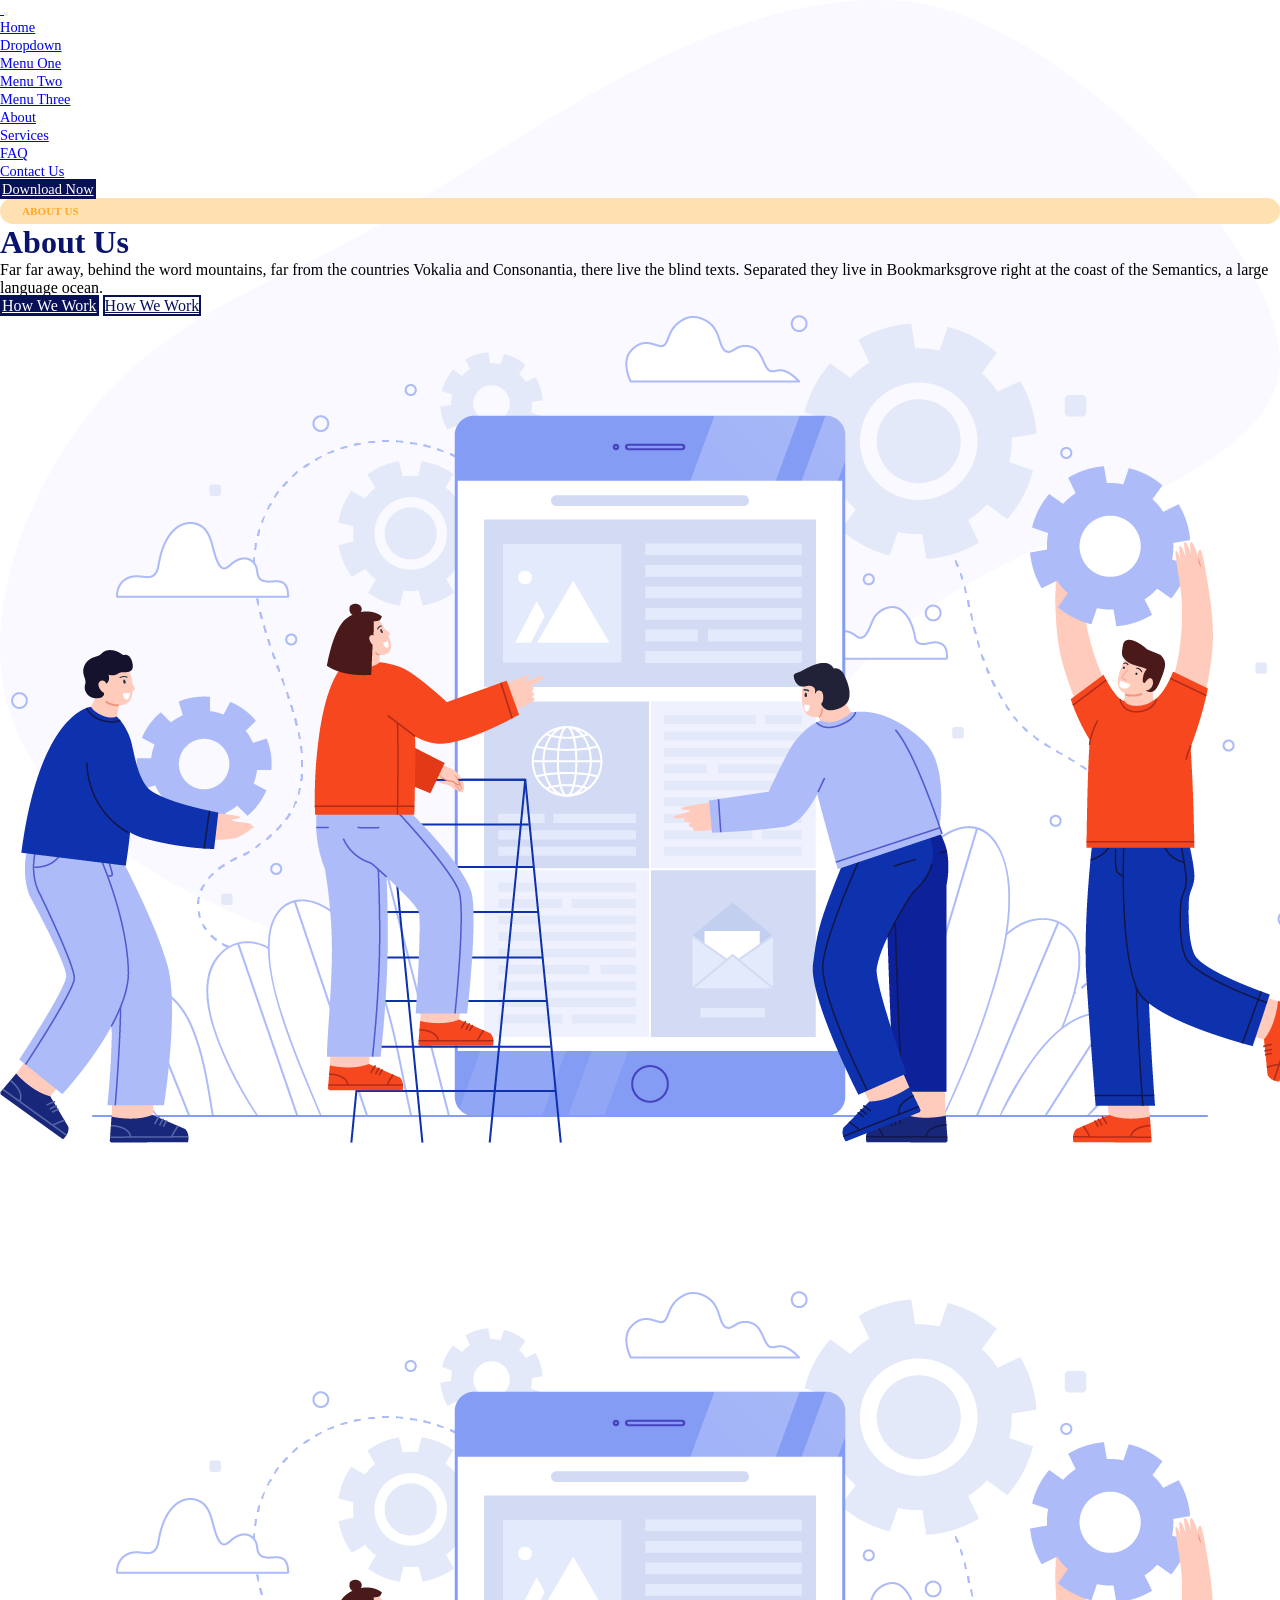
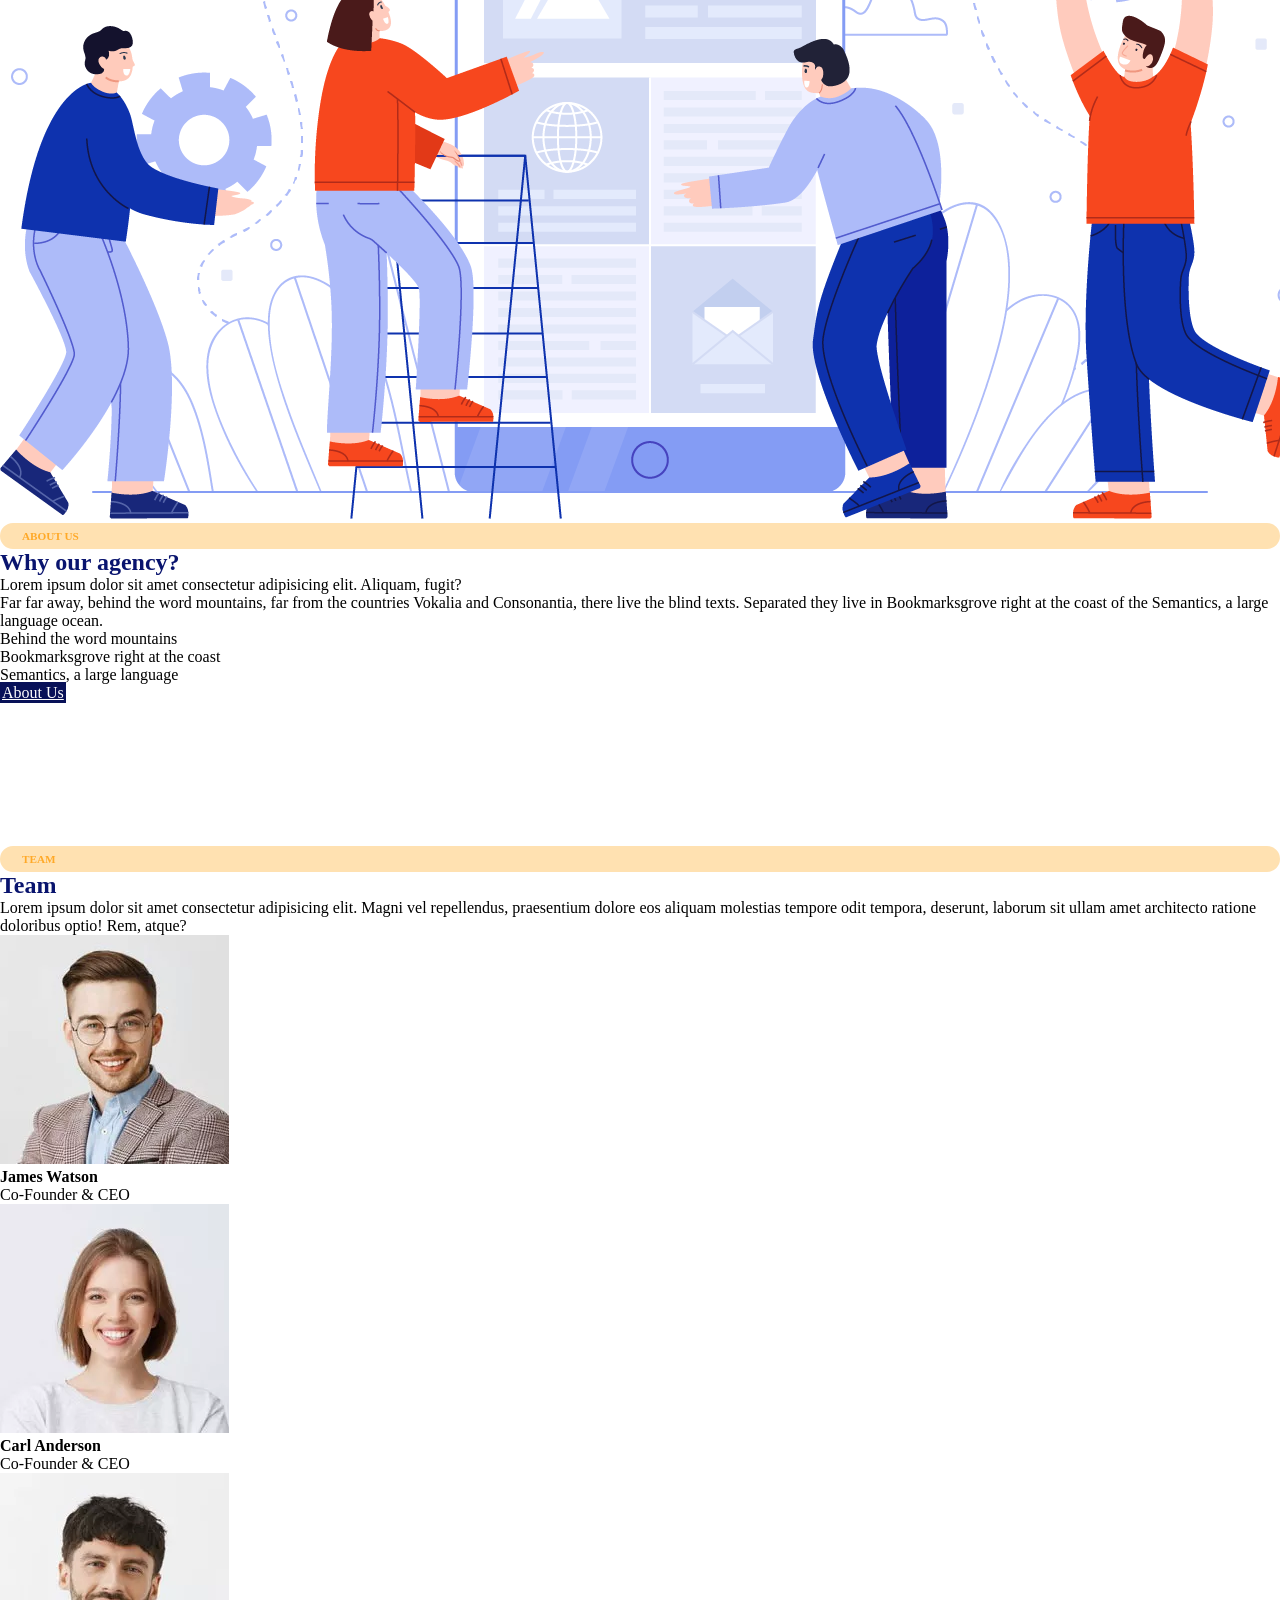
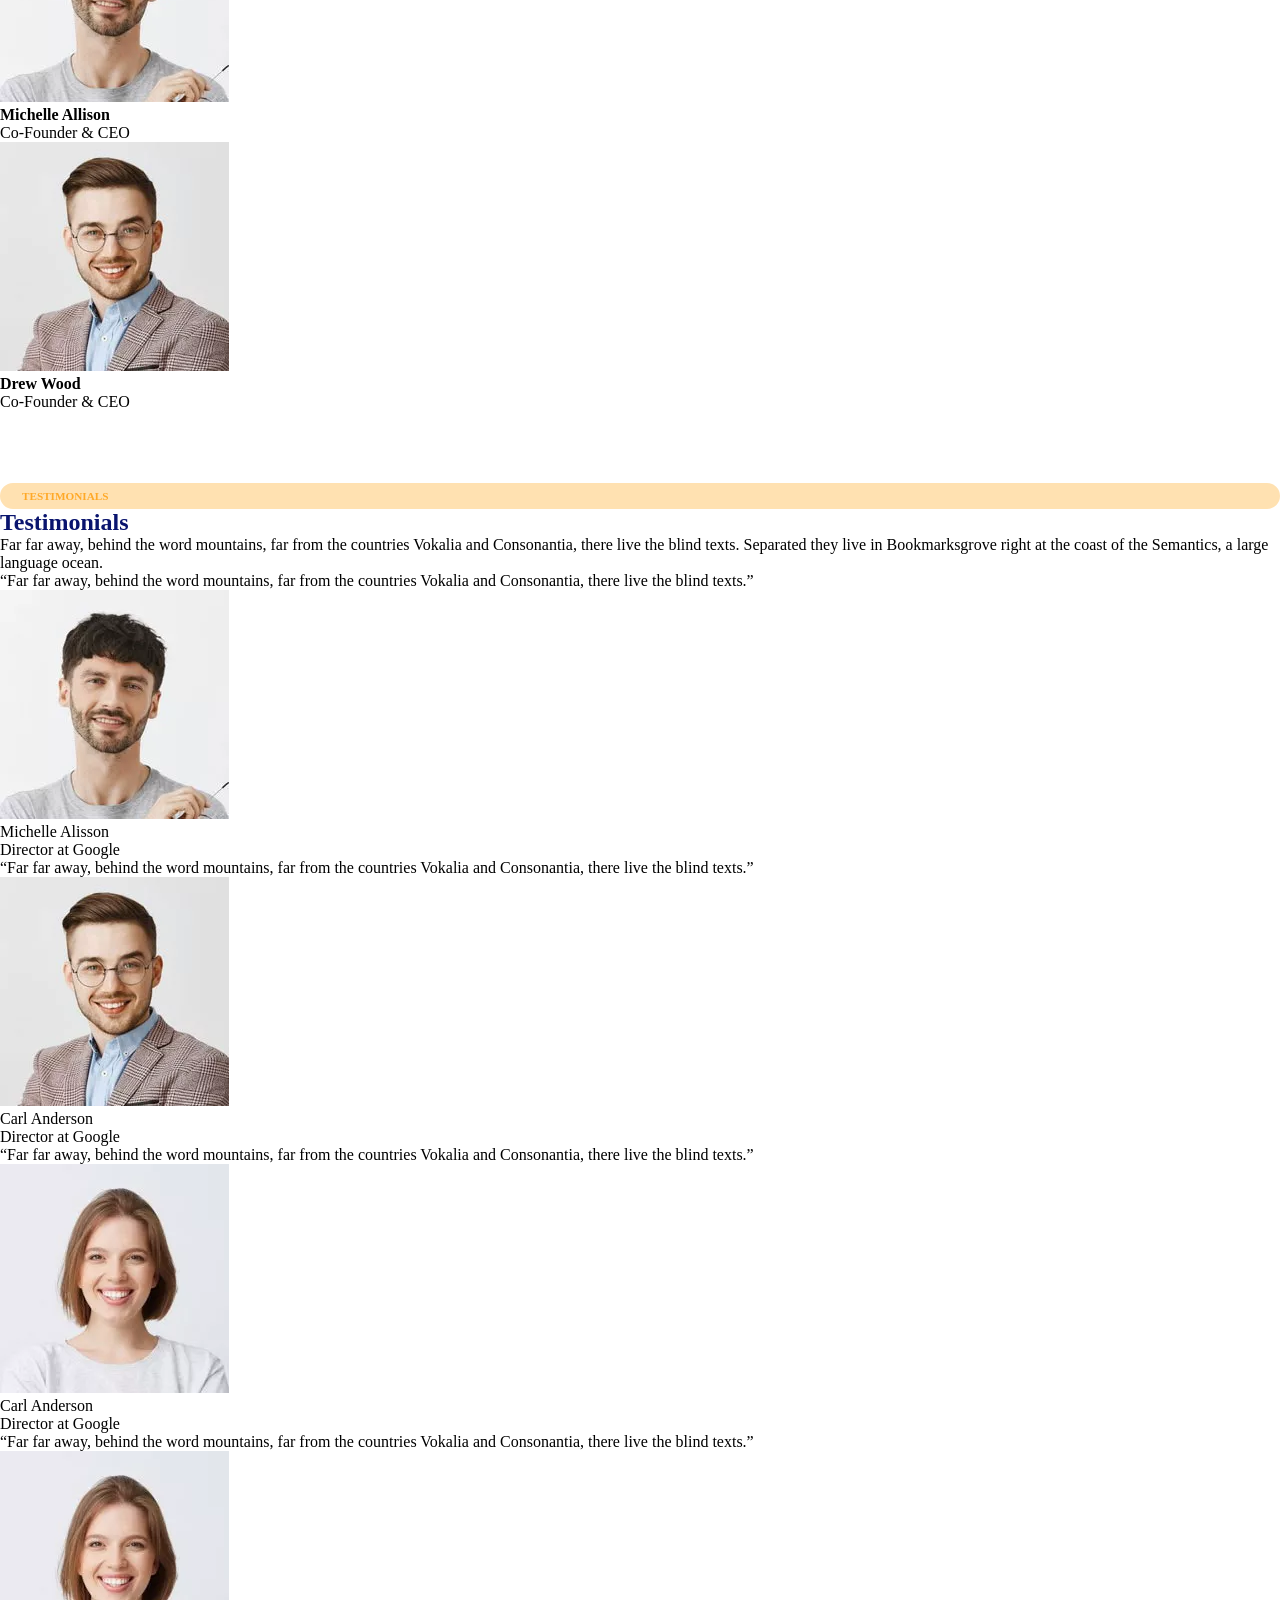
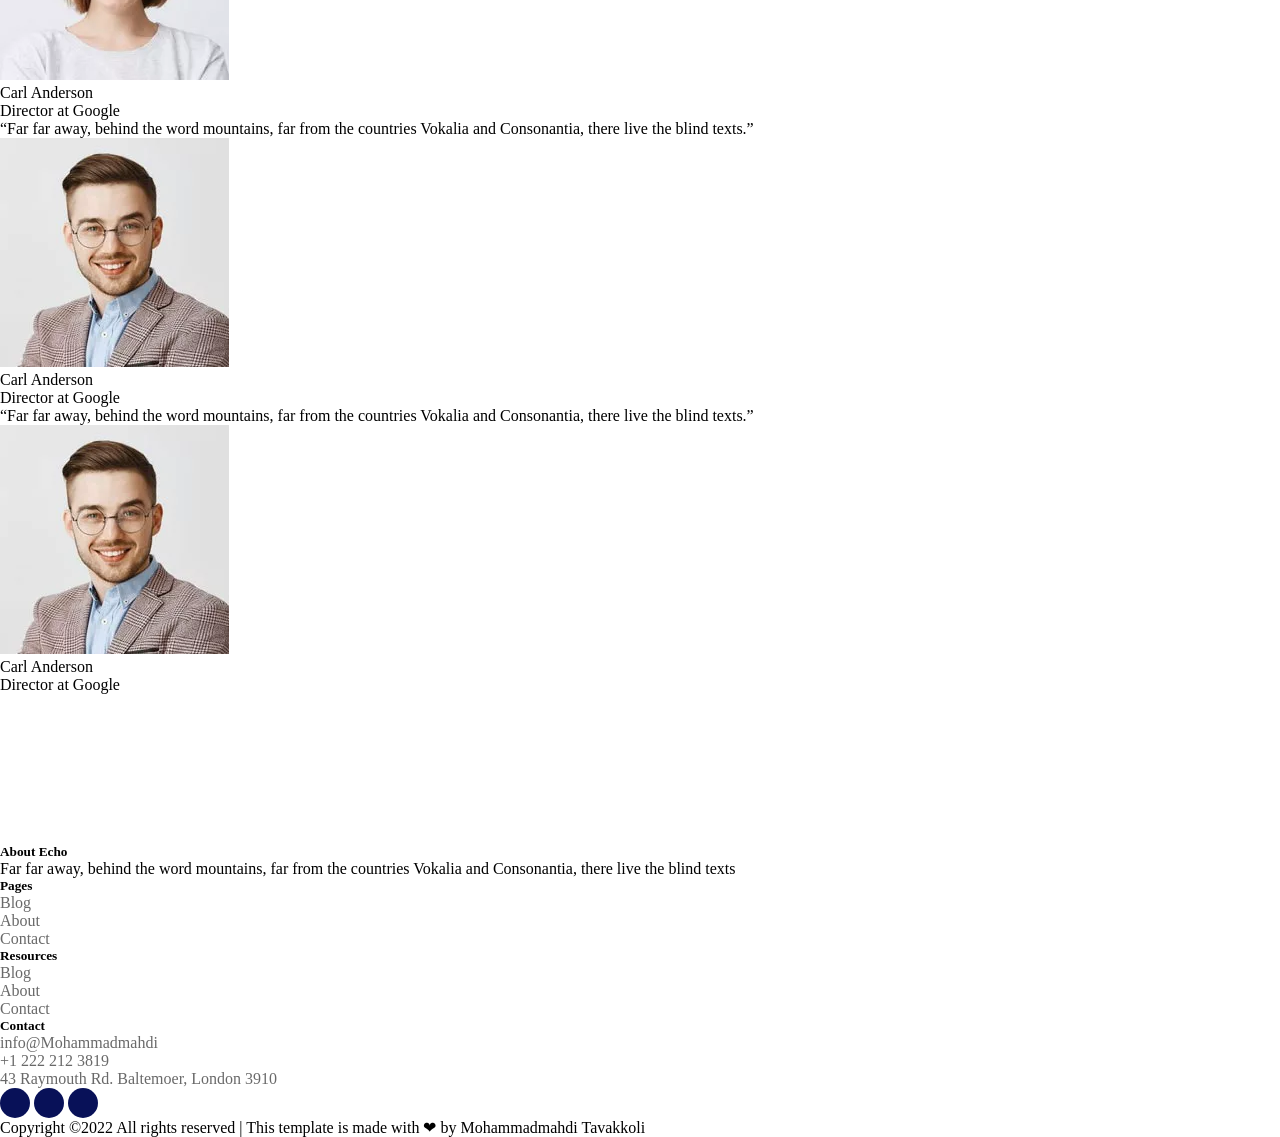
==== html/aboutUs.html @ c4a0155a "Footer added to "aboutUs.html"" ====
<!DOCTYPE html>
<html lang="en">
<head>
    <meta charset="UTF-8">
    <meta http-equiv="X-UA-Compatible" content="IE=edge">
    <meta name="viewport" content="width=device-width, initial-scale=1.0">
    <!-- Bootstrap , Bootstrap Icon -->
    <link rel="stylesheet" href="../node_modules/bootstrap/dist/css/bootstrap.min.css">
    <link rel="stylesheet" href="../node_modules/bootstrap-icons/font/bootstrap-icons.css">

    <!-- Owl.carousel -->
    <link rel="stylesheet" href="../node_modules/owl.carousel/dist/assets/owl.carousel.min.css">
    <link rel="stylesheet" href="../node_modules/owl.carousel/dist/assets/owl.theme.default.min.css">

    <!-- Style.css -->
    <link rel="stylesheet" href="../css/main.min.css">
    <title>Project | About Us</title>
</head>
<body>
    <!-- Header of Project -->
    <header>
        <!-- Navbar of Project -->
        <nav class="navbar navbar-expand-md navbar-light bg-transparent p-3 py-lg-4 px-lg-5">
            <div class="container-fluid">
                <a class="navbar-brand" href="#">
                    <img src="./img/navbar-img/logo.png" class="img-fluid" alt="">
                </a>
                <button class="navbar-toggler" type="button">
                    <span class="navbar-toggler-icon"></span>
                </button>
                <div class="collapse navbar-collapse" id="navbarSupportedContent">
                    <ul class="navbar-nav ms-auto">
                        <!-- Items 1 -->
                        <li class="nav-item mx-2">
                            <a class="nav-link active" aria-current="page" href="#">Home</a>
                        </li>

                        <!-- Items 2 -->
                        <li class="nav-item mx-2 dropdown">
                            <a class="nav-link menu-btn" data-bs-toggle="dropdown" href="#">
                                Dropdown
                                <i class="bi bi-chevron-down"></i>
                            </a>
                            <ul class="dropdown-menu">
                                <li><a href="#" class="dropdown-item">Menu One</a></li>
                                <li class="dropdown">
                                    <a href="#" class="dropdown-item">Menu Two</a>
                                </li>
                                <li><a href="#" class="dropdown-item">Menu Three</a></li>
                            </ul>
                        </li>

                        <!-- Items 3 -->
                        <li class="nav-item mx-2">
                            <a class="nav-link" href="#">About</a>
                        </li>

                        <!-- Items 4 -->
                        <li class="nav-item mx-2">
                            <a class="nav-link" href="#">Services</a>
                        </li>

                        <!-- Items 5 -->
                        <li class="nav-item mx-2">
                            <a class="nav-link" href="#">FAQ</a>
                        </li>

                        <!-- Items 5 -->
                        <li class="nav-item mx-2">
                            <a class="nav-link" href="#">Contact Us</a>
                        </li>

                        <!-- Items 6 -->
                        <li class="nav-item mx-2">
                            <a class="nav-link btn btn-main text-warning rounded-pill px-4" href="#">Download Now</a>
                        </li>
                    </ul>
                </div>
            </div>
        </nav>

        <!-- Main Section of header -->
        <div class="container-fluid py-5">
            <div class="container">
                <div class="row justify-content-between align-items-center">
                    <!-- Title Section -->
                    <div class="col-sm-12 col-lg-5">
                        <div>
                            <div class="main-badge d-inline-flex">ABOUT US</div>
                            <h1 class="main-color fw-bold  my-4">About Us</h1>
                            <p class=" my-4">
                                Far far away, behind the word mountains, far from the countries Vokalia and Consonantia, there live the blind texts. Separated they live in Bookmarksgrove right at the coast of the Semantics, a large language ocean.
                            </p>
                            <a href="#" class="btn btn-main py-2 px-4 rounded-pill ms-0 m-2">How We Work</a>
                            <a href="#" class="btn btn-outline-main py-2 px-4 rounded-pill ms-0 m-2">How We Work</a>
                        </div>
                    </div>

                    <!-- Picture Section -->
                    <div class="col-sm-12 col-lg-6 d-flex justify-content-center align-items-center">
                        <img class="img-fluid" src="../img/aboutUs-img/header-img-header.png" alt="">
                    </div>
                </div>
            </div>
        </div>
    </header>

    <!-- br Section XD -->
    <section>
        <br><br>
        <br><br>
        <br><br>
        <br><br>
    </section>

    <!-- About Us Section -->
    <section>
        <div class="container-fluid py-5">
            <div class="container">
                <div class="row">
                    <div class="col-sm-12 col-lg-6 d-flex justify-content-center align-items-center">
                        <img src="../img/aboutUs-img/aboutus-img.png" class="img-fluid" alt="">
                    </div>
                    <div class="col-sm-12 col-lg-6">
                        <div class="row justify-content-center align-items-center">
                            <div class="col-md-10 col-sm-12">
                                <div class="main-badge d-inline-flex">ABOUT US</div>
                                <h1 class="main-color fw-bold my-3 fs-2">Why our agency?</h1>
                                <p class="text-muted">
                                    Lorem ipsum dolor sit amet consectetur adipisicing elit. Aliquam, fugit?
                                </p>
                                <p class="text-muted">
                                    Far far away, behind the word mountains, far from the countries Vokalia and
                                    Consonantia, there live the blind texts. Separated they live in Bookmarksgrove right
                                    at the coast of the Semantics, a large language ocean.
                                </p>
                                <div class="my-4">
                                    <p class="mb-0">
                                        <i class="bi bi-check2 text-success fs-5"></i>
                                        Behind the word mountains
                                    </p>
                                    <p class="mb-0">
                                        <i class="bi bi-check2 text-success fs-5"></i>
                                        Bookmarksgrove right at the coast
                                    </p>
                                    <p class="mb-0">
                                        <i class="bi bi-check2 text-success fs-5"></i>
                                        Semantics, a large language
                                    </p>
                                </div>
                                <a href="#" class="btn btn-main rounded-pill px-4">About Us</a>
                            </div>
                        </div>
                    </div>
                </div>
            </div>
        </div>
    </section>

    <!-- br Section XD -->
    <section>
        <br><br>
        <br><br>
        <br><br>
        <br><br>
    </section>

    <!-- Team -->
    <section>
        <div class="container-fluid py-5 bg-light">
            <div class="container">
                <div class="row justify-content-center align-items-center">
                    <div class="col-md-7 col-sm-12 text-center">
                        <div class="main-badge d-inline-flex">TEAM</div>
                        <h1 class="main-color fw-bold my-3">Team</h1>
                        <p class="text-muted">
                            Lorem ipsum dolor sit amet consectetur adipisicing elit. Magni vel repellendus, praesentium dolore eos aliquam molestias tempore odit tempora, deserunt, laborum sit ullam amet architecto ratione doloribus optio! Rem, atque?
                        </p>
                    </div>
                </div>
                <div class="row gy-4 justify-content-center align-items-center">
                    <!-- Person 1 -->
                    <div class="col-sm-12 col-md-6 col-lg-3">
                        <div class="card bg-white border-0">
                            <div class="card-body text-center">
                                <img src="../img/team-img/avatar1.png" class="img-fluid" alt="">
                                <h4 class="mt-3">James Watson</h4>
                                <p class="text-muted">Co-Founder & CEO</p>
                            </div>
                        </div>
                    </div>

                    <!-- Person 2 -->
                    <div class="col-sm-12 col-md-6 col-lg-3">
                        <div class="card bg-white border-0">
                            <div class="card-body text-center">
                                <img src="../img/team-img/avatar2.png" class="img-fluid" alt="">
                                <h4 class="mt-3">Carl Anderson</h4>
                                <p class="text-muted">Co-Founder & CEO</p>
                            </div>
                        </div>
                    </div>

                    <!-- Person 3 -->
                    <div class="col-sm-12 col-md-6 col-lg-3">
                        <div class="card bg-white border-0">
                            <div class="card-body text-center">
                                <img src="../img/team-img/avatar3.png" class="img-fluid" alt="">
                                <h4 class="mt-3">Michelle Allison</h4>
                                <p class="text-muted">Co-Founder & CEO</p>
                            </div>
                        </div>
                    </div>

                    <!-- Person 4 -->
                    <div class="col-sm-12 col-md-6 col-lg-3">
                        <div class="card bg-white border-0">
                            <div class="card-body text-center">
                                <img src="../img/team-img/avatar1.png" class="img-fluid" alt="">
                                <h4 class="mt-3">Drew Wood</h4>
                                <p class="text-muted">Co-Founder & CEO</p>
                            </div>
                        </div>
                    </div>
                </div>
            </div>
            <section>
                <br><br>
                <br><br>
            </section>
        </div>
    </section>

    <!-- Testimonials -->
    <section>
        <div class="container-fluid bg-light py-5">
            <div class="container">
                <!-- Title Section -->
                <div class="row justify-content-center">
                    <div class="col-md-7 col-sm-12 text-center">
                        <div class="main-badge d-inline-flex">TESTIMONIALS</div>
                        <h1 class="main-color fw-bold my-3">Testimonials</h1>
                        <p class="text-muted">
                            Far far away, behind the word mountains, far from the countries Vokalia and Consonantia,
                            there live the blind texts. Separated they live in Bookmarksgrove right at the coast of the
                            Semantics, a large language ocean.
                        </p>
                    </div>
                </div>

                <!-- Carousel Section -->
                <div class="owl-carousel mt-4">
                    <!-- Item 1 -->
                    <div class="card card-hover-2">
                        <div class="card-body">
                            <p class="fs-5 text-muted" style="text-align: justify;">
                                “Far far away, behind the word mountains, far from the countries Vokalia and
                                Consonantia, there live the blind texts.”
                            </p>
                        </div>
                        <div class="card-footer bg-white border-0">
                            <div class="row">
                                <div class="col-3 d-flex justify-content-center align-items-center">
                                    <img src="../img/testimonials-img/avatar1.png" alt="" class="img-fluid rounded-pill">
                                </div>
                                <div class="col-9 d-flex">
                                    <div>
                                        <p class="mb-0 pb-1 fs-5">Michelle Alisson</p>
                                        <p class="mb-0 pt-1 pb-2">Director at Google</p>
                                    </div>
                                    </p>
                                </div>
                            </div>
                        </div>
                    </div>

                    <!-- Item 2 -->
                    <div class="card card-hover-2">
                        <div class="card-body">
                            <p class="fs-5 text-muted" style="text-align: justify;">
                                “Far far away, behind the word mountains, far from the countries Vokalia and
                                Consonantia, there live the blind texts.”
                            </p>
                        </div>
                        <div class="card-footer bg-white border-0">
                            <div class="row">
                                <div class="col-3 d-flex justify-content-center align-items-center">
                                    <img src="../img/testimonials-img/avatar3.png" alt="" class="img-fluid rounded-pill">
                                </div>
                                <div class="col-9 d-flex">
                                    <div>
                                        <p class="mb-0 pb-1 fs-5">Carl Anderson</p>
                                        <p class="mb-0 pt-1 pb-2">Director at Google</p>
                                    </div>
                                    </p>
                                </div>
                            </div>
                        </div>
                    </div>

                    <!-- Item 3 -->
                    <div class="card card-hover-2">
                        <div class="card-body">
                            <p class="fs-5 text-muted" style="text-align: justify;">
                                “Far far away, behind the word mountains, far from the countries Vokalia and
                                Consonantia, there live the blind texts.”
                            </p>
                        </div>
                        <div class="card-footer bg-white border-0">
                            <div class="row">
                                <div class="col-3 d-flex justify-content-center align-items-center">
                                    <img src="../img/testimonials-img/avatar2.png" alt="" class="img-fluid rounded-pill">
                                </div>
                                <div class="col-9 d-flex">
                                    <div>
                                        <p class="mb-0 pb-1 fs-5">Carl Anderson</p>
                                        <p class="mb-0 pt-1 pb-2">Director at Google</p>
                                    </div>
                                    </p>
                                </div>
                            </div>
                        </div>
                    </div>

                    <!-- Item 4 -->
                    <div class="card card-hover-2">
                        <div class="card-body">
                            <p class="fs-5 text-muted" style="text-align: justify;">
                                “Far far away, behind the word mountains, far from the countries Vokalia and
                                Consonantia, there live the blind texts.”
                            </p>
                        </div>
                        <div class="card-footer bg-white border-0">
                            <div class="row">
                                <div class="col-3 d-flex justify-content-center align-items-center">
                                    <img src="../img/testimonials-img/avatar2.png" alt="" class="img-fluid rounded-pill">
                                </div>
                                <div class="col-9 d-flex">
                                    <div>
                                        <p class="mb-0 pb-1 fs-5">Carl Anderson</p>
                                        <p class="mb-0 pt-1 pb-2">Director at Google</p>
                                    </div>
                                    </p>
                                </div>
                            </div>
                        </div>
                    </div>

                    <!-- Item 5 -->
                    <div class="card card-hover-2">
                        <div class="card-body">
                            <p class="fs-5 text-muted" style="text-align: justify;">
                                “Far far away, behind the word mountains, far from the countries Vokalia and
                                Consonantia, there live the blind texts.”
                            </p>
                        </div>
                        <div class="card-footer bg-white border-0">
                            <div class="row">
                                <div class="col-3 d-flex justify-content-center align-items-center">
                                    <img src="../img/testimonials-img/avatar3.png" alt="" class="img-fluid rounded-pill">
                                </div>
                                <div class="col-9 d-flex">
                                    <div>
                                        <p class="mb-0 pb-1 fs-5">Carl Anderson</p>
                                        <p class="mb-0 pt-1 pb-2">Director at Google</p>
                                    </div>
                                    </p>
                                </div>
                            </div>
                        </div>
                    </div>

                    <!-- Item 6 -->
                    <div class="card card-hover-2">
                        <div class="card-body">
                            <p class="fs-5 text-muted" style="text-align: justify;">
                                “Far far away, behind the word mountains, far from the countries Vokalia and
                                Consonantia, there live the blind texts.”
                            </p>
                        </div>
                        <div class="card-footer bg-white border-0">
                            <div class="row">
                                <div class="col-3 d-flex justify-content-center align-items-center">
                                    <img src="../img/testimonials-img/avatar3.png" alt="" class="img-fluid rounded-pill">
                                </div>
                                <div class="col-9 d-flex">
                                    <div>
                                        <p class="mb-0 pb-1 fs-5">Carl Anderson</p>
                                        <p class="mb-0 pt-1 pb-2">Director at Google</p>
                                    </div>
                                    </p>
                                </div>
                            </div>
                        </div>
                    </div>
                </div>
            </div>
        </div>
    </section>

    <!-- Footer -->
    <footer>
        <div class="container-fluid bg-light p-0 pt-5">
            <div style="height: 150px; overflow: hidden;"><svg viewBox="0 0 500 150" preserveAspectRatio="none"
                    style="height: 100%; width: 100%;">
                    <path d="M0.00,49.98 C266.64,199.84 394.19,-15.27 500.00,49.98 L500.00,150.00 L0.00,150.00 Z"
                        style="stroke: none; fill: #fff;"></path>
                </svg></div>
            <div class="container-fluid bg-white pb-1">
                <div class="container">
                    <div class="row">
                        <!-- About Echo -->
                        <div class="col-lg-4 col-sm-12 col-md-6">
                            <h5>About Echo</h5>
                            <p class="text-muted">
                                Far far away, behind the word mountains, far from the countries Vokalia and Consonantia,
                                there live the blind texts
                            </p>
                        </div>

                        <!-- Pages -->
                        <div class="col-lg-2 col-sm-12 col-md-6">
                            <h5>Pages</h5>
                            <ul class="list-unstyled">
                                <li class="my-2"><a href="#" class="footer-link">Blog</a></li>
                                <li class="my-2"><a href="#" class="footer-link">About</a></li>
                                <li class="my-2"><a href="#" class="footer-link">Contact</a></li>
                            </ul>
                        </div>

                        <!-- Resources -->
                        <div class="col-lg-2 col-sm-12 col-md-6">
                            <h5>Resources</h5>
                            <ul class="list-unstyled">
                                <li class="my-2"><a href="#" class="footer-link">Blog</a></li>
                                <li class="my-2"><a href="#" class="footer-link">About</a></li>
                                <li class="my-2"><a href="#" class="footer-link">Contact</a></li>
                            </ul>
                        </div>

                        <!-- Contact -->
                        <div class="col-lg-4 col-sm-12 col-md-6">
                            <h5>Contact</h5>
                            <ul class="list-unstyled">
                                <li class="my-2">
                                    <i class="bi bi-envelope-fill"></i>
                                    <a href="#" class="ms-2 footer-link">info@Mohammadmahdi</a>
                                </li>
                                <li class="my-2">
                                    <i class="bi bi-telephone-fill"></i>
                                    <a href="#" class="ms-2 footer-link">+1 222 212 3819</a>
                                </li>
                                <li class="my-2">
                                    <i class="bi bi-geo-alt-fill"></i>
                                    <a href="#" class="ms-2 footer-link">43 Raymouth Rd. Baltemoer, London 3910</a>
                                </li>
                            </ul>
                        </div>
                    </div>
                    <span class="social-media">
                        <a href="#">
                            <i class="bi bi-facebook"></i>
                        </a>
                    </span>
                    <span class="social-media ms-2">
                        <a href="#">
                            <i class="bi bi-instagram"></i>
                        </a>
                    </span>
                    <span class="social-media ms-2">
                        <a href="#">
                            <i class="bi bi-twitter"></i>
                        </a>
                    </span>
                </div>
                <div class="container pt-4 text-center">
                    <p>
                        Copyright ©2022 All rights reserved | This template is made with ❤ by <span
                            class="fw-bolder text-danger">Mohammadmahdi Tavakkoli</span>
                    </p>
                </div>
            </div>
        </div>
    </footer>
</body>
<!-- Bootstrap.min.js -->
<script src="../node_modules/bootstrap/dist/js/bootstrap.bundle.min.js"></script>

<!-- jQuery.js -->
<script src="../node_modules/jquery/dist/jquery.min.js"></script>

<!-- Owl.Carousel -->
<script src="../node_modules/owl.carousel/dist/owl.carousel.min.js"></script>

<!-- Script.js -->
<script src="../js/script.js"></script>
</html>
---- css/main.min.css ----
.btn-main{background-color:#081158}nav .nav-item a{font-size:.9rem}.menu-btn:hover+ul,.menu-btn+ul:hover{display:block}.dropdown-item:active{background-color:#ffa928}header{background-image:url("../img/header-img/header-img.svg");background-repeat:no-repeat;background-size:contain;background-position:top right}.main-badge{background-color:#ffe1b1;color:#ffa928;font-size:.7rem;padding:5px 20px;border-radius:100px;border:2px solid #ffe1b1;font-weight:900}.main-color{color:#09146e}.btn-main{background-color:#081158;color:white;font-size:1rem;border:2px solid #081158}.btn-main:hover{background-color:#081158;color:white}.btn-main:focus{-webkit-box-shadow:none;box-shadow:none}.btn-outline-main{background-color:transparent;border:2px solid #081158;color:#081158;font-size:1rem}.btn-outline-main:hover{background-color:#081158;border:2px solid #081158;color:white}.services img{width:70%}.card-hover{-webkit-transition:-webkit-box-shadow 400ms ,-webkit-transform 400ms;transition:-webkit-box-shadow 400ms ,-webkit-transform 400ms;transition:box-shadow 400ms ,transform 400ms;transition:box-shadow 400ms ,transform 400ms ,-webkit-box-shadow 400ms ,-webkit-transform 400ms}.card-hover:hover{-webkit-box-shadow:0px -0.2px 3px -7px rgba(0,0,0,0.031),0px 1.6px 7.2px -7px rgba(0,0,0,0.044),0px 5.5px 13.6px -7px rgba(0,0,0,0.055),0px 11.6px 24.3px -7px rgba(0,0,0,0.066),0px 20.8px 45.5px -7px rgba(0,0,0,0.079),0px 37px 109px -7px rgba(0,0,0,0.11);box-shadow:0px -0.2px 3px -7px rgba(0,0,0,0.031),0px 1.6px 7.2px -7px rgba(0,0,0,0.044),0px 5.5px 13.6px -7px rgba(0,0,0,0.055),0px 11.6px 24.3px -7px rgba(0,0,0,0.066),0px 20.8px 45.5px -7px rgba(0,0,0,0.079),0px 37px 109px -7px rgba(0,0,0,0.11);-webkit-transform:scale(1.01);transform:scale(1.01)}@media screen and (max-width: 400px){.services img{width:100%}}@media screen and (min-width: 1200px){.services img{width:90%}}.card-hover-2{transition:border-color 400ms;-o-transition:border-color 400ms;-moz-transition:border-color 400ms;-webkit-transition:border-color 400ms}.card-hover-2:hover{border-color:#081158}footer .footer-link{color:#696969;text-decoration:none;transition:color 300ms;-o-transition:color 300ms;-moz-transition:color 300ms;-webkit-transition:color 300ms;position:relative;padding-bottom:6px}footer .footer-link:hover{color:#ff7b00}footer .footer-link::before{content:"";position:absolute;bottom:0;left:0;height:2px;width:0%;background-color:#ff7b00;transition:width 300ms;-o-transition:width 300ms;-moz-transition:width 300ms;-webkit-transition:width 300ms}footer .footer-link:hover.footer-link::before{width:100%}.social-media{background-color:#081158;width:30px;height:30px;border-radius:50%;display:-webkit-inline-box;display:-ms-inline-flexbox;display:inline-flex;-webkit-box-pack:center;-ms-flex-pack:center;justify-content:center;-webkit-box-align:center;-ms-flex-align:center;align-items:center}.social-media a{color:#ffa928;text-decoration:none}*{margin:0;padding:0;-webkit-box-sizing:border-box;box-sizing:border-box}body{background-color:#FFFFFF}
/*# sourceMappingURL=main.min.css.map */
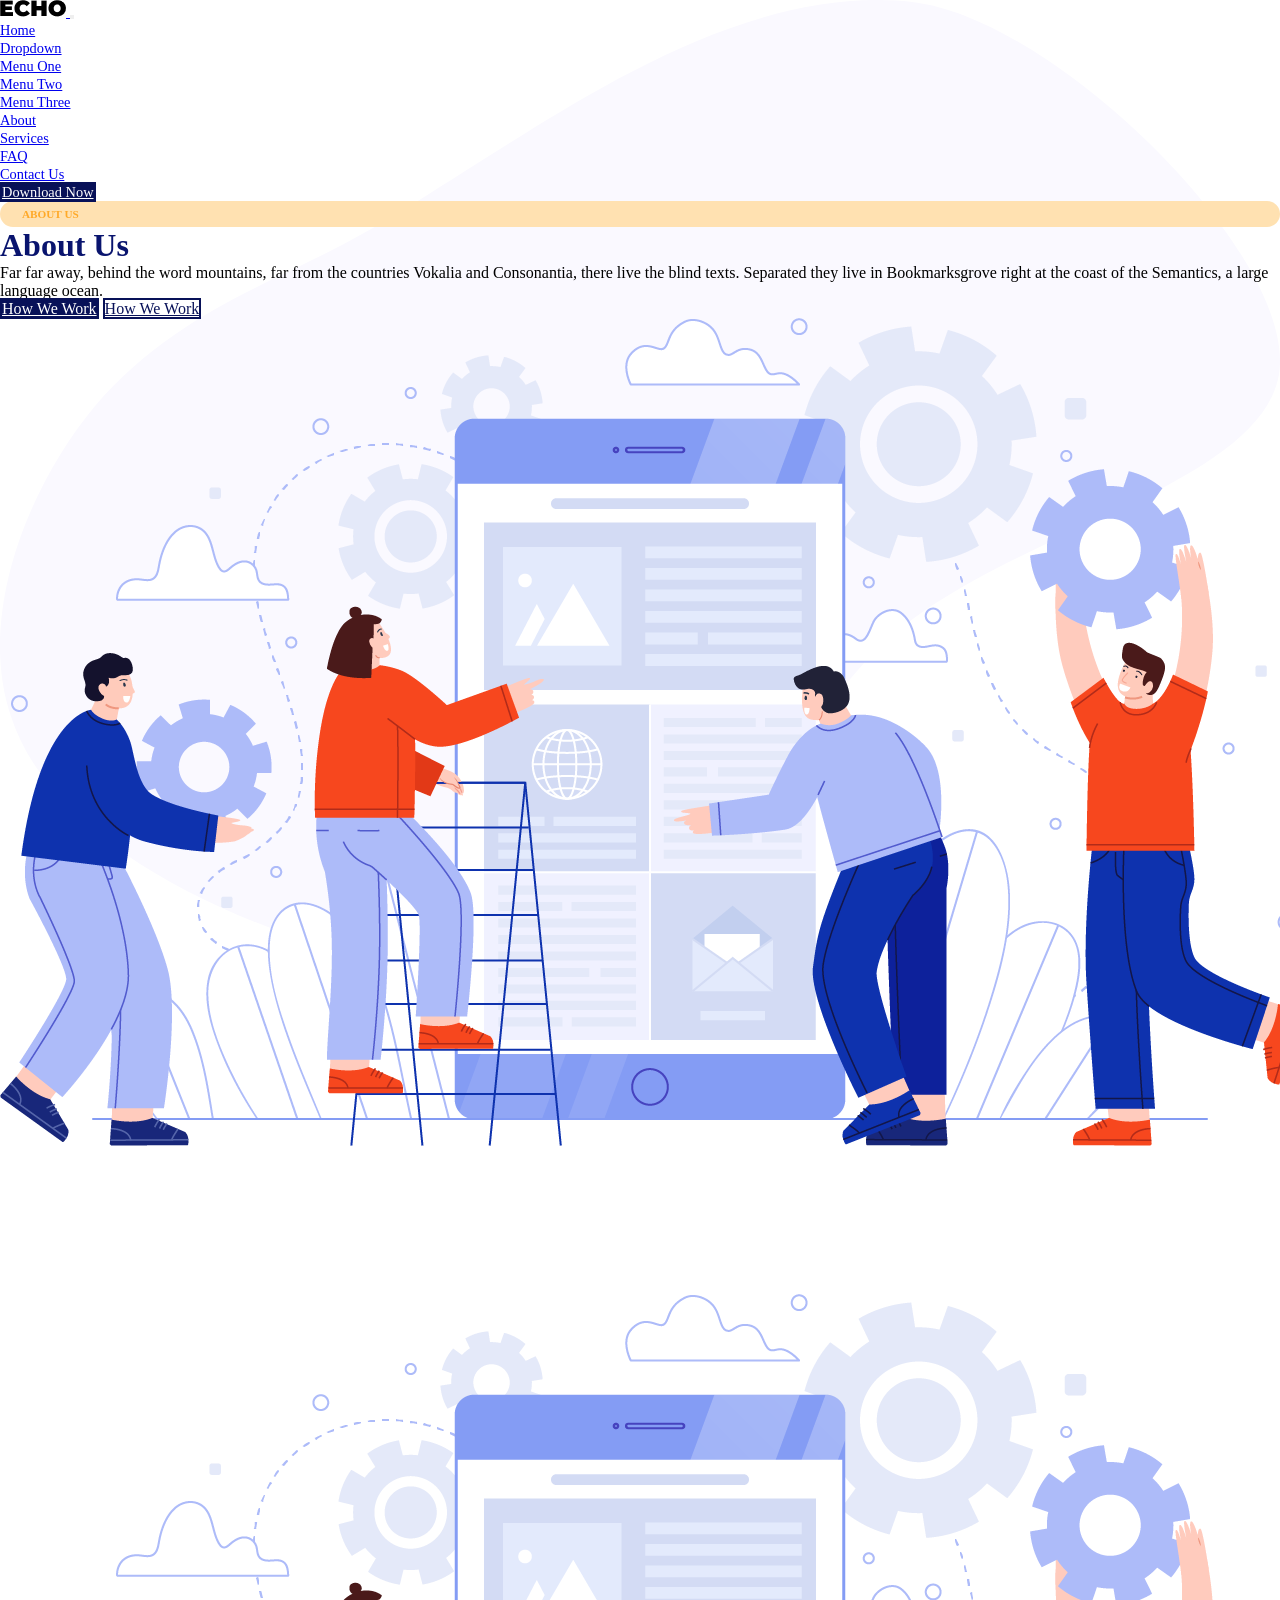
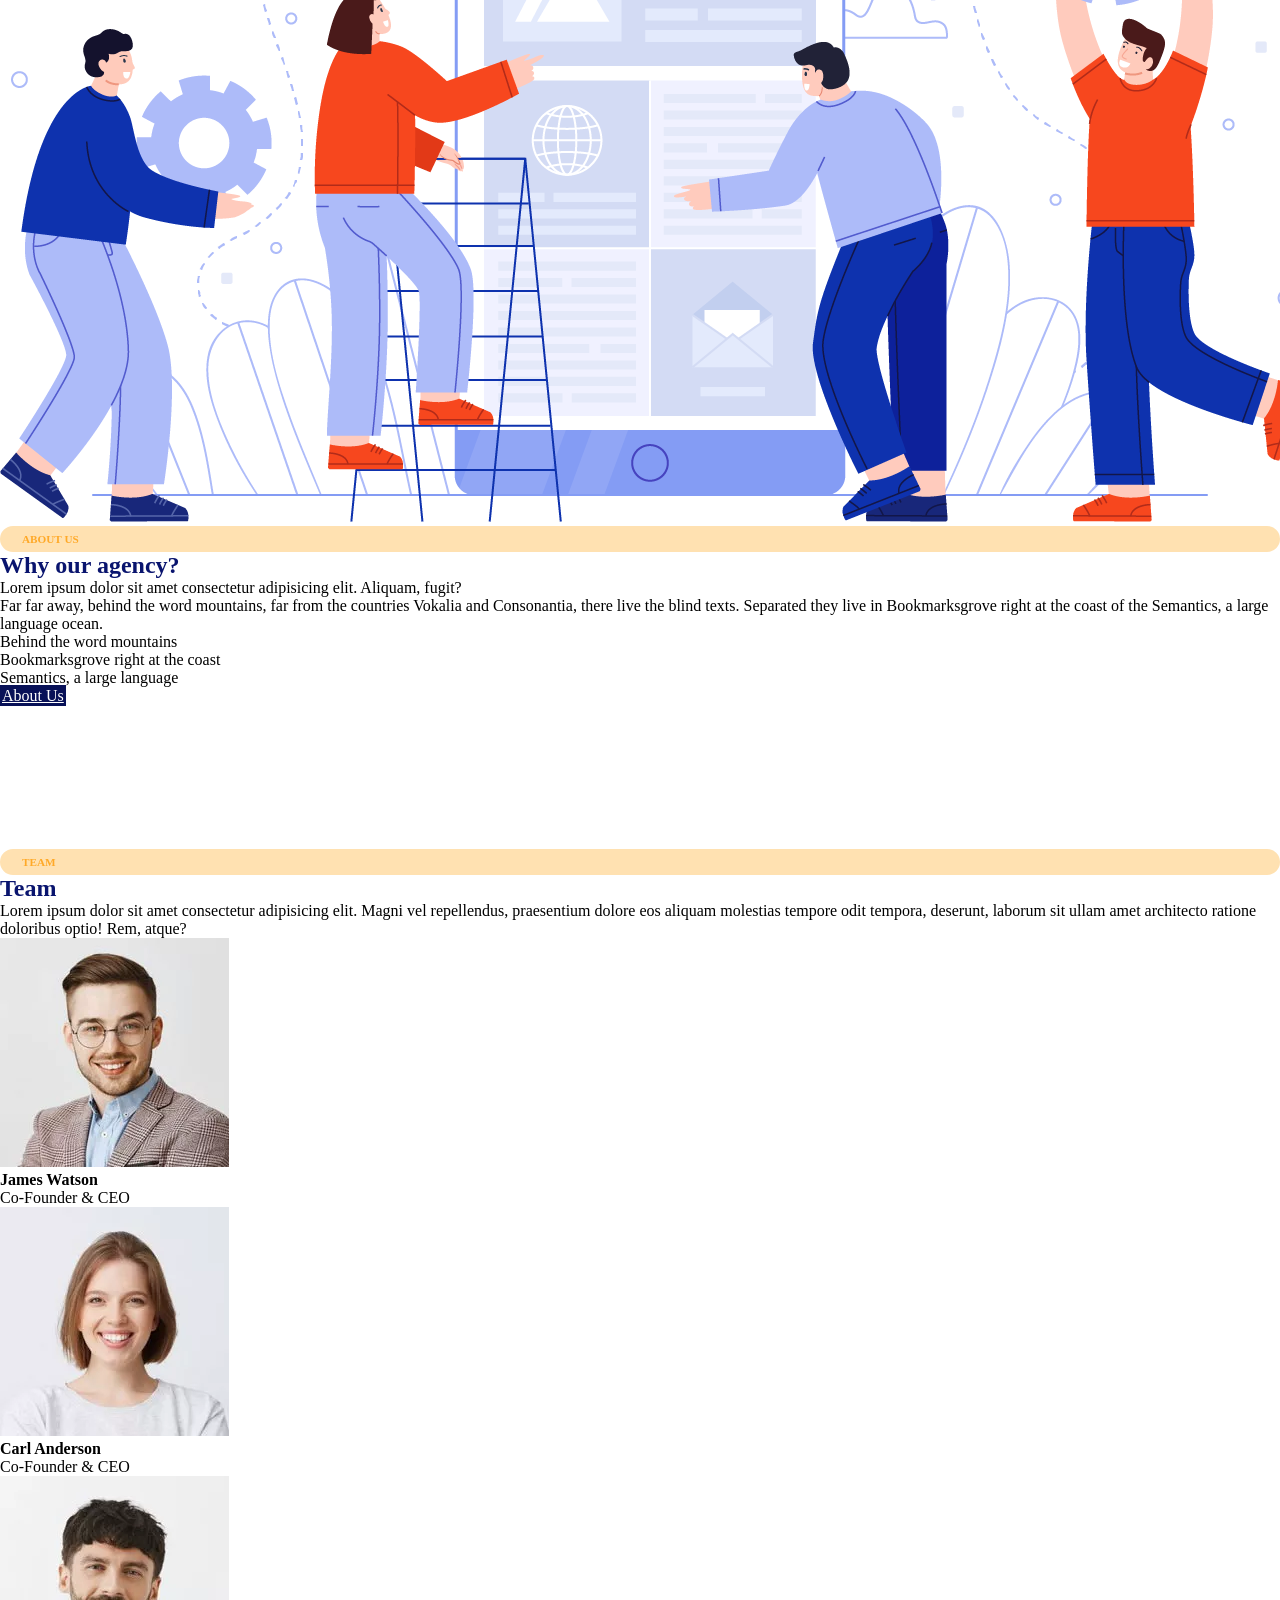
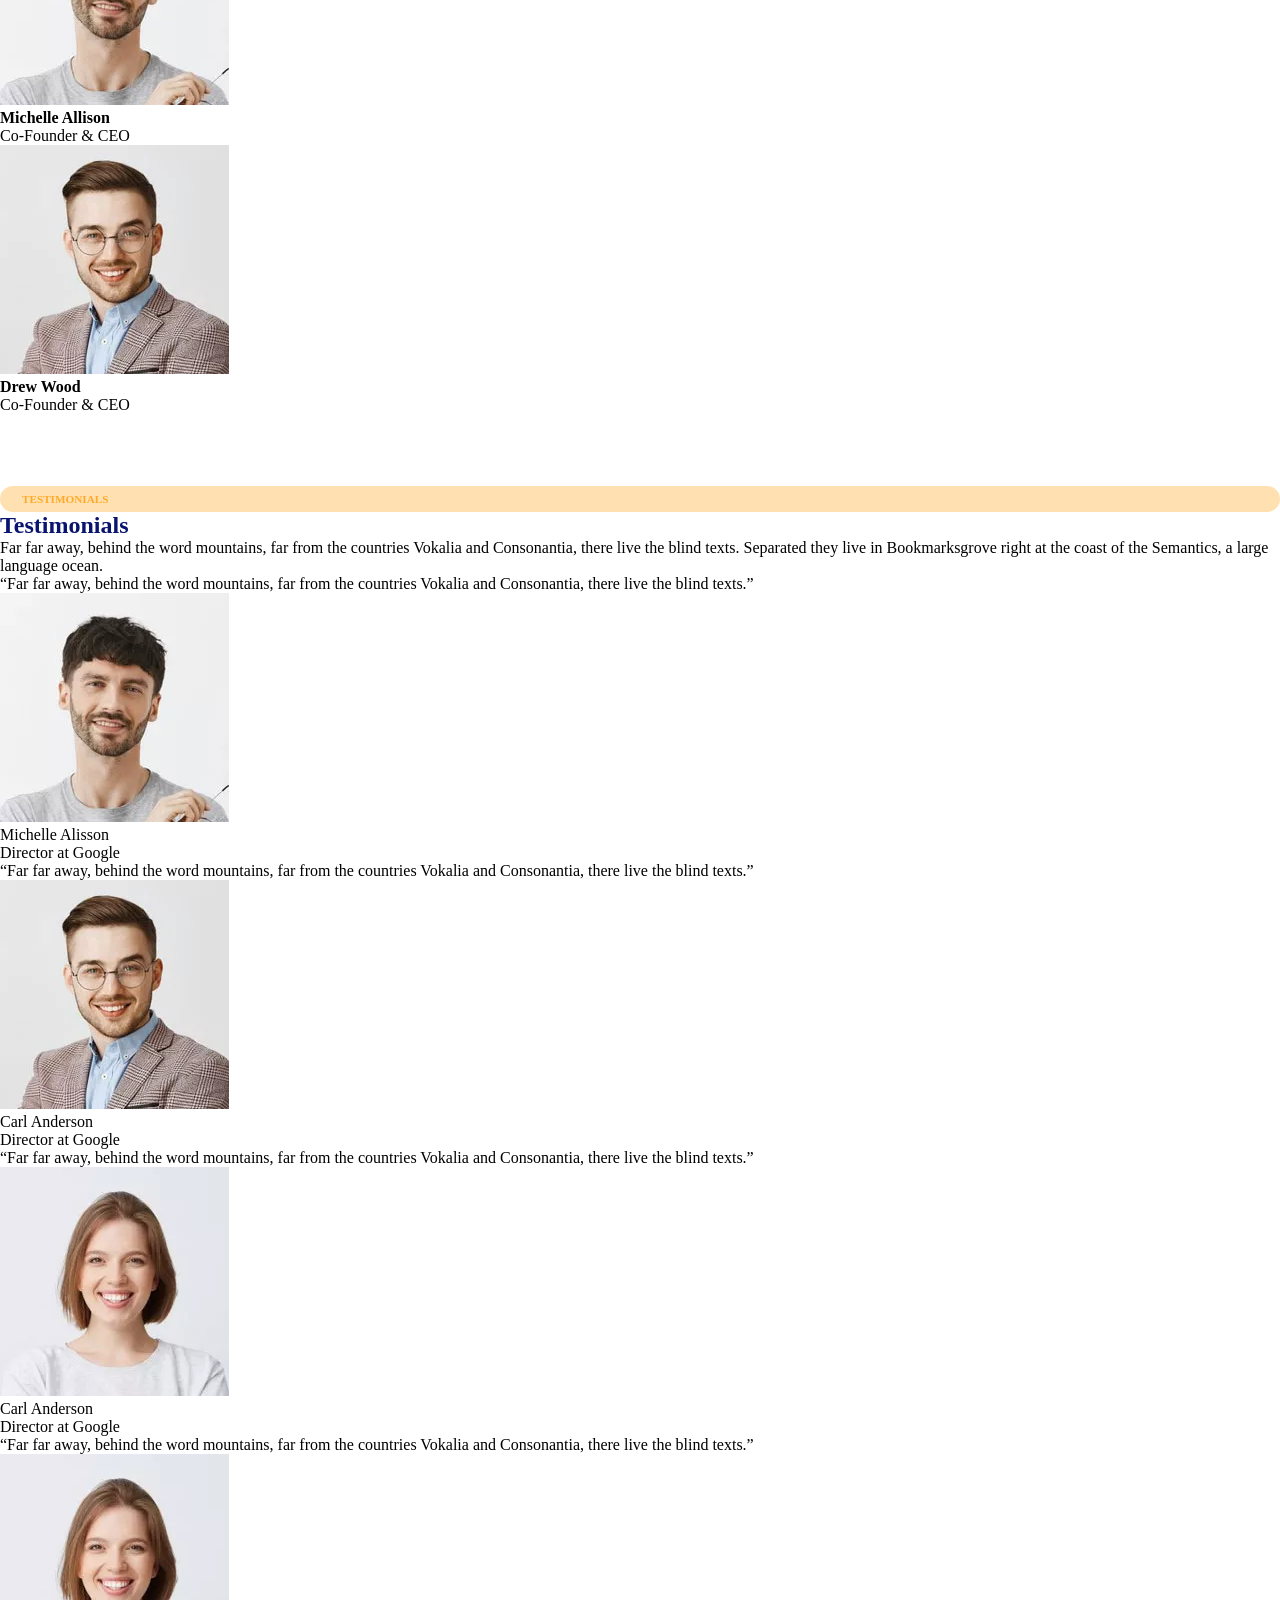
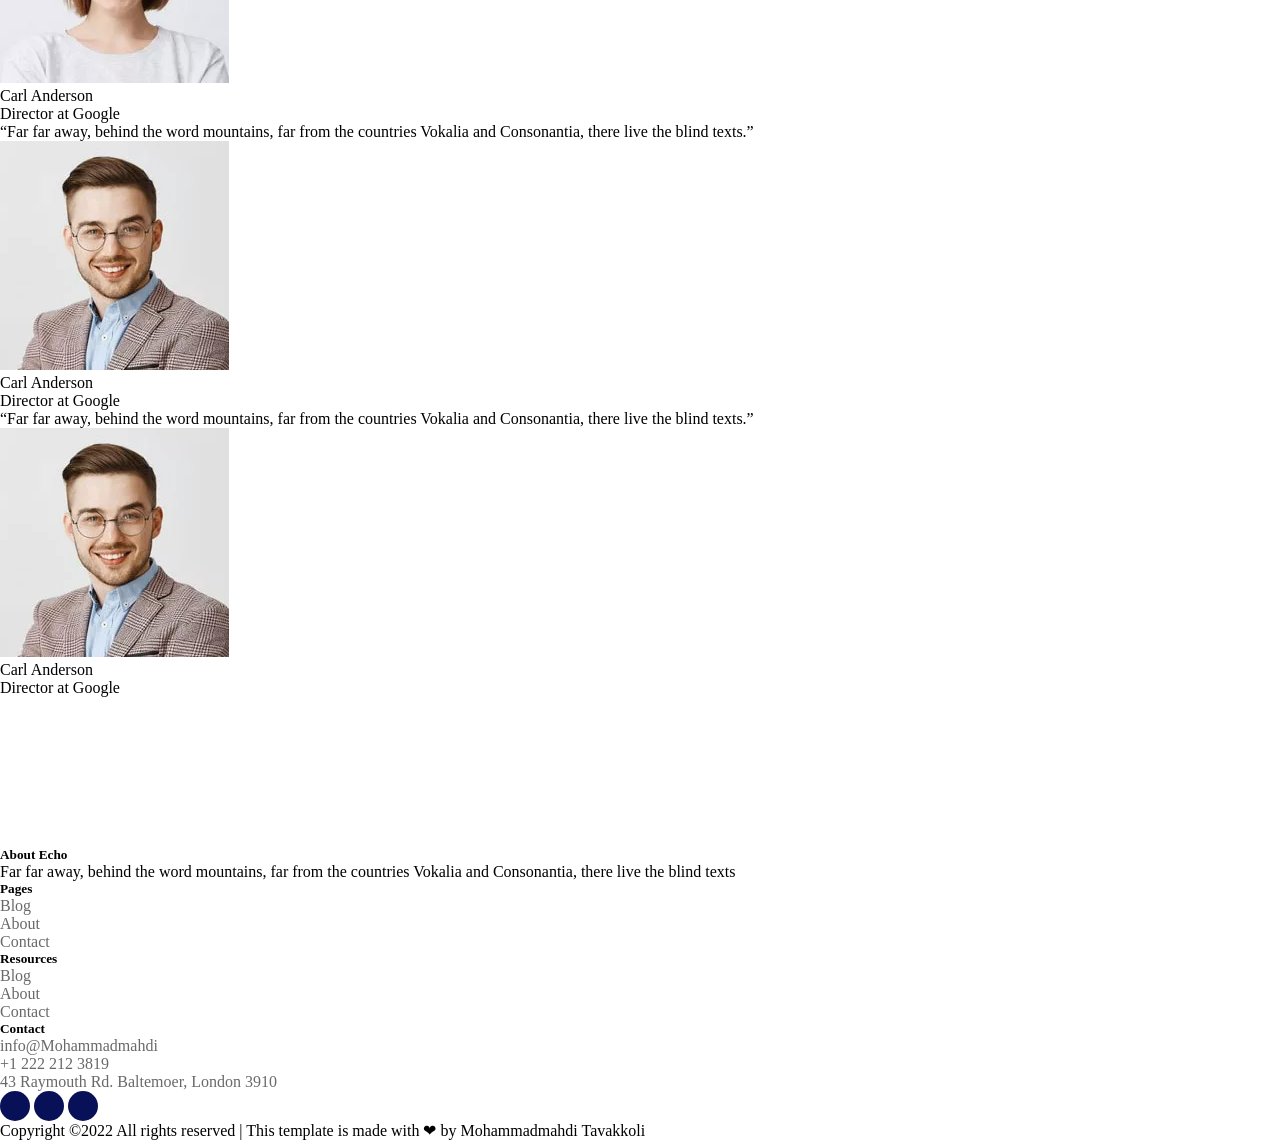
==== commit c225e8b9: "some bugs Fixed" ====
--- a/html/aboutUs.html
+++ b/html/aboutUs.html
@@ -23,7 +23,7 @@
         <nav class="navbar navbar-expand-md navbar-light bg-transparent p-3 py-lg-4 px-lg-5">
             <div class="container-fluid">
                 <a class="navbar-brand" href="#">
-                    <img src="./img/navbar-img/logo.png" class="img-fluid" alt="">
+                    <img src="../img/navbar-img/logo.png" class="img-fluid" alt="">
                 </a>
                 <button class="navbar-toggler" type="button">
                     <span class="navbar-toggler-icon"></span>
@@ -32,7 +32,7 @@
                     <ul class="navbar-nav ms-auto">
                         <!-- Items 1 -->
                         <li class="nav-item mx-2">
-                            <a class="nav-link active" aria-current="page" href="#">Home</a>
+                            <a class="nav-link" aria-current="page" href="../index.html">Home</a>
                         </li>
 
                         <!-- Items 2 -->
@@ -52,22 +52,22 @@
 
                         <!-- Items 3 -->
                         <li class="nav-item mx-2">
-                            <a class="nav-link" href="#">About</a>
+                            <a class="nav-link active" href="./aboutUs.html">About</a>
                         </li>
 
                         <!-- Items 4 -->
                         <li class="nav-item mx-2">
-                            <a class="nav-link" href="#">Services</a>
+                            <a class="nav-link" href="./serivces.html">Services</a>
                         </li>
 
                         <!-- Items 5 -->
                         <li class="nav-item mx-2">
-                            <a class="nav-link" href="#">FAQ</a>
+                            <a class="nav-link" href="./faq.html">FAQ</a>
                         </li>
 
                         <!-- Items 5 -->
                         <li class="nav-item mx-2">
-                            <a class="nav-link" href="#">Contact Us</a>
+                            <a class="nav-link" href="./contact.html">Contact Us</a>
                         </li>
 
                         <!-- Items 6 -->
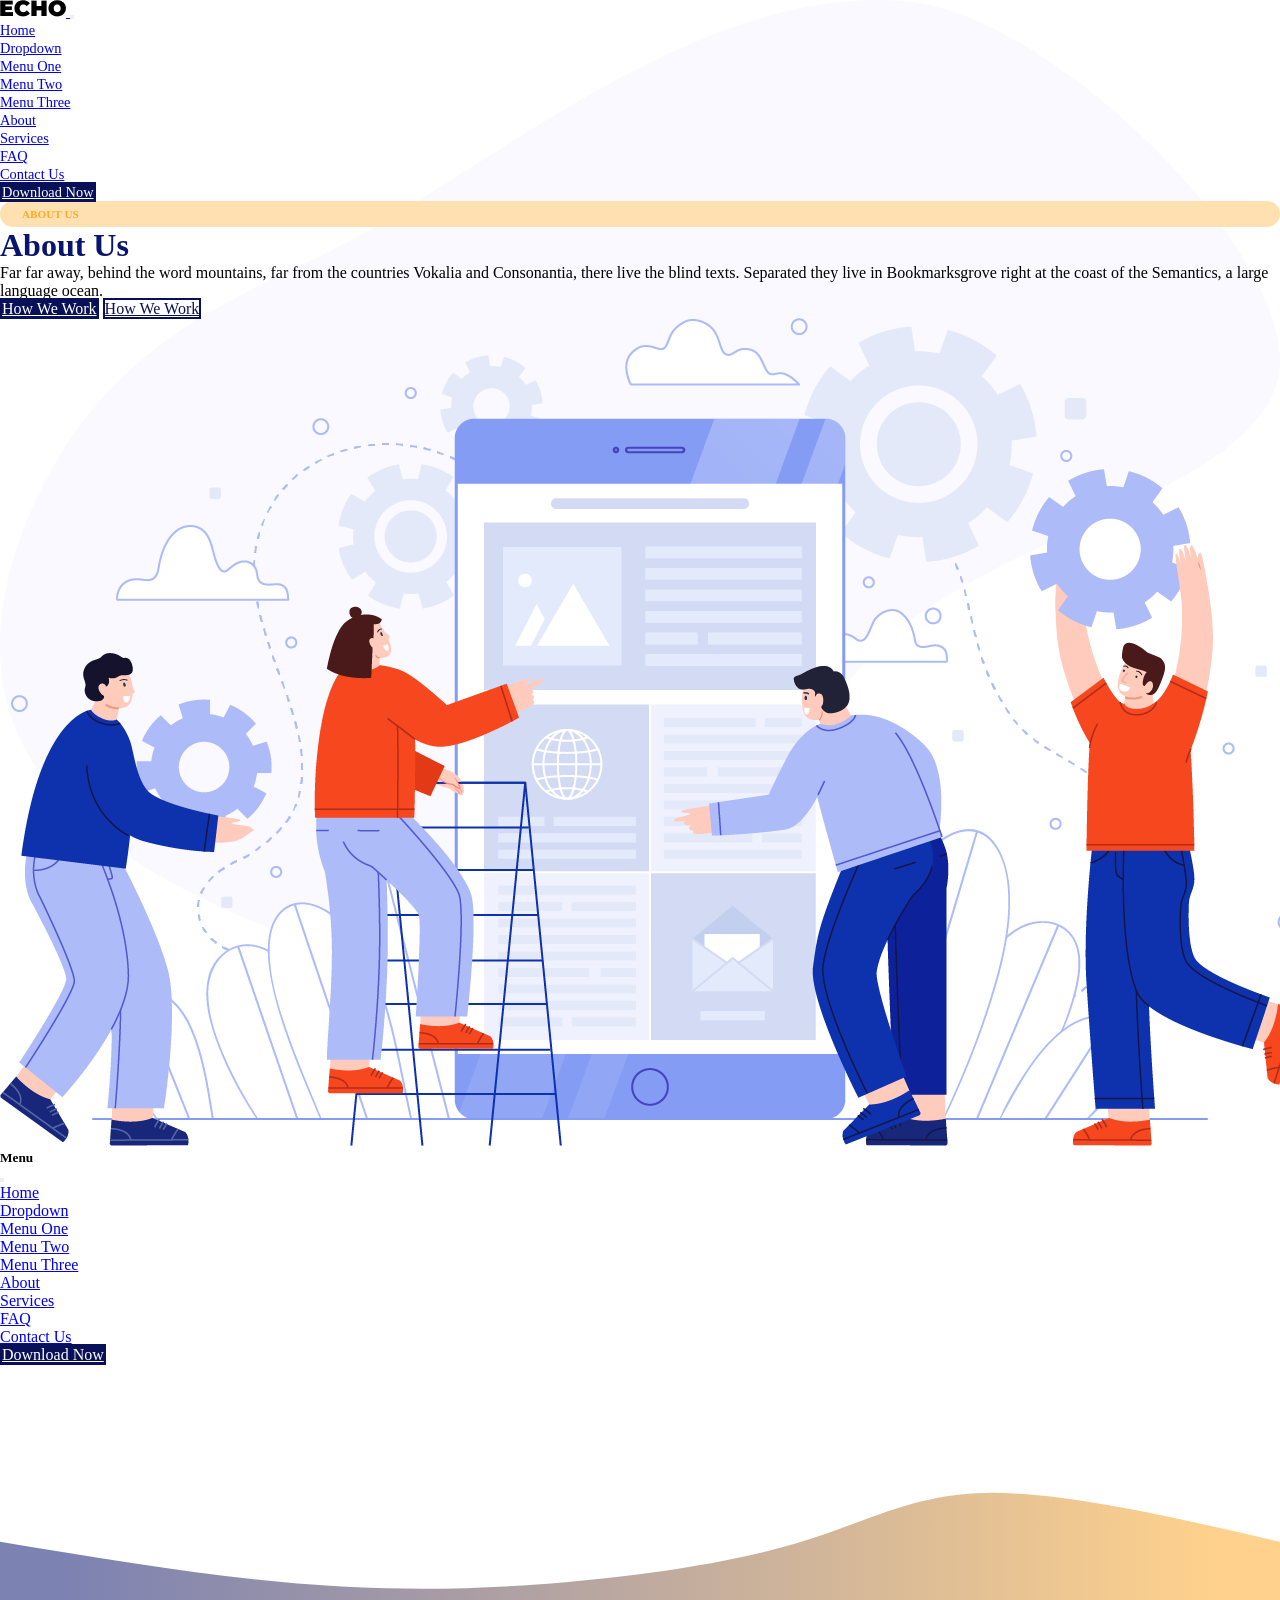
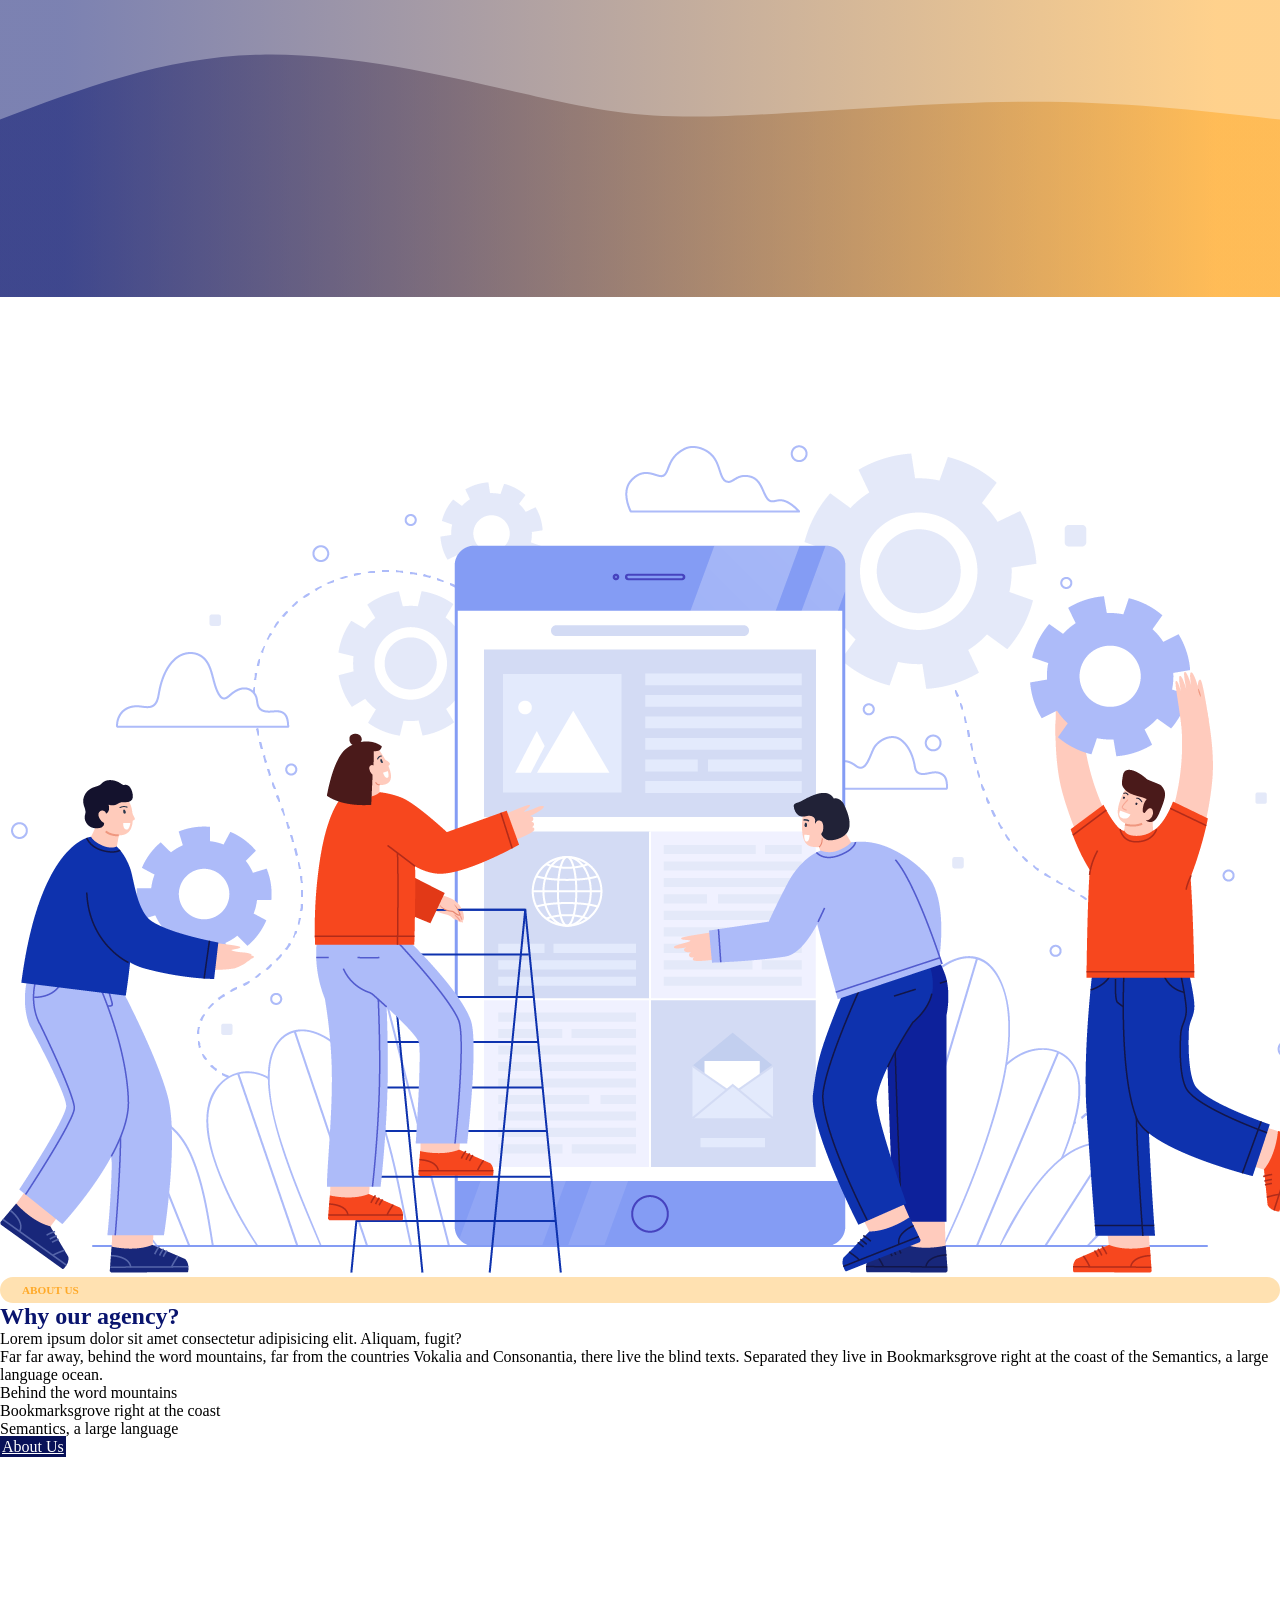
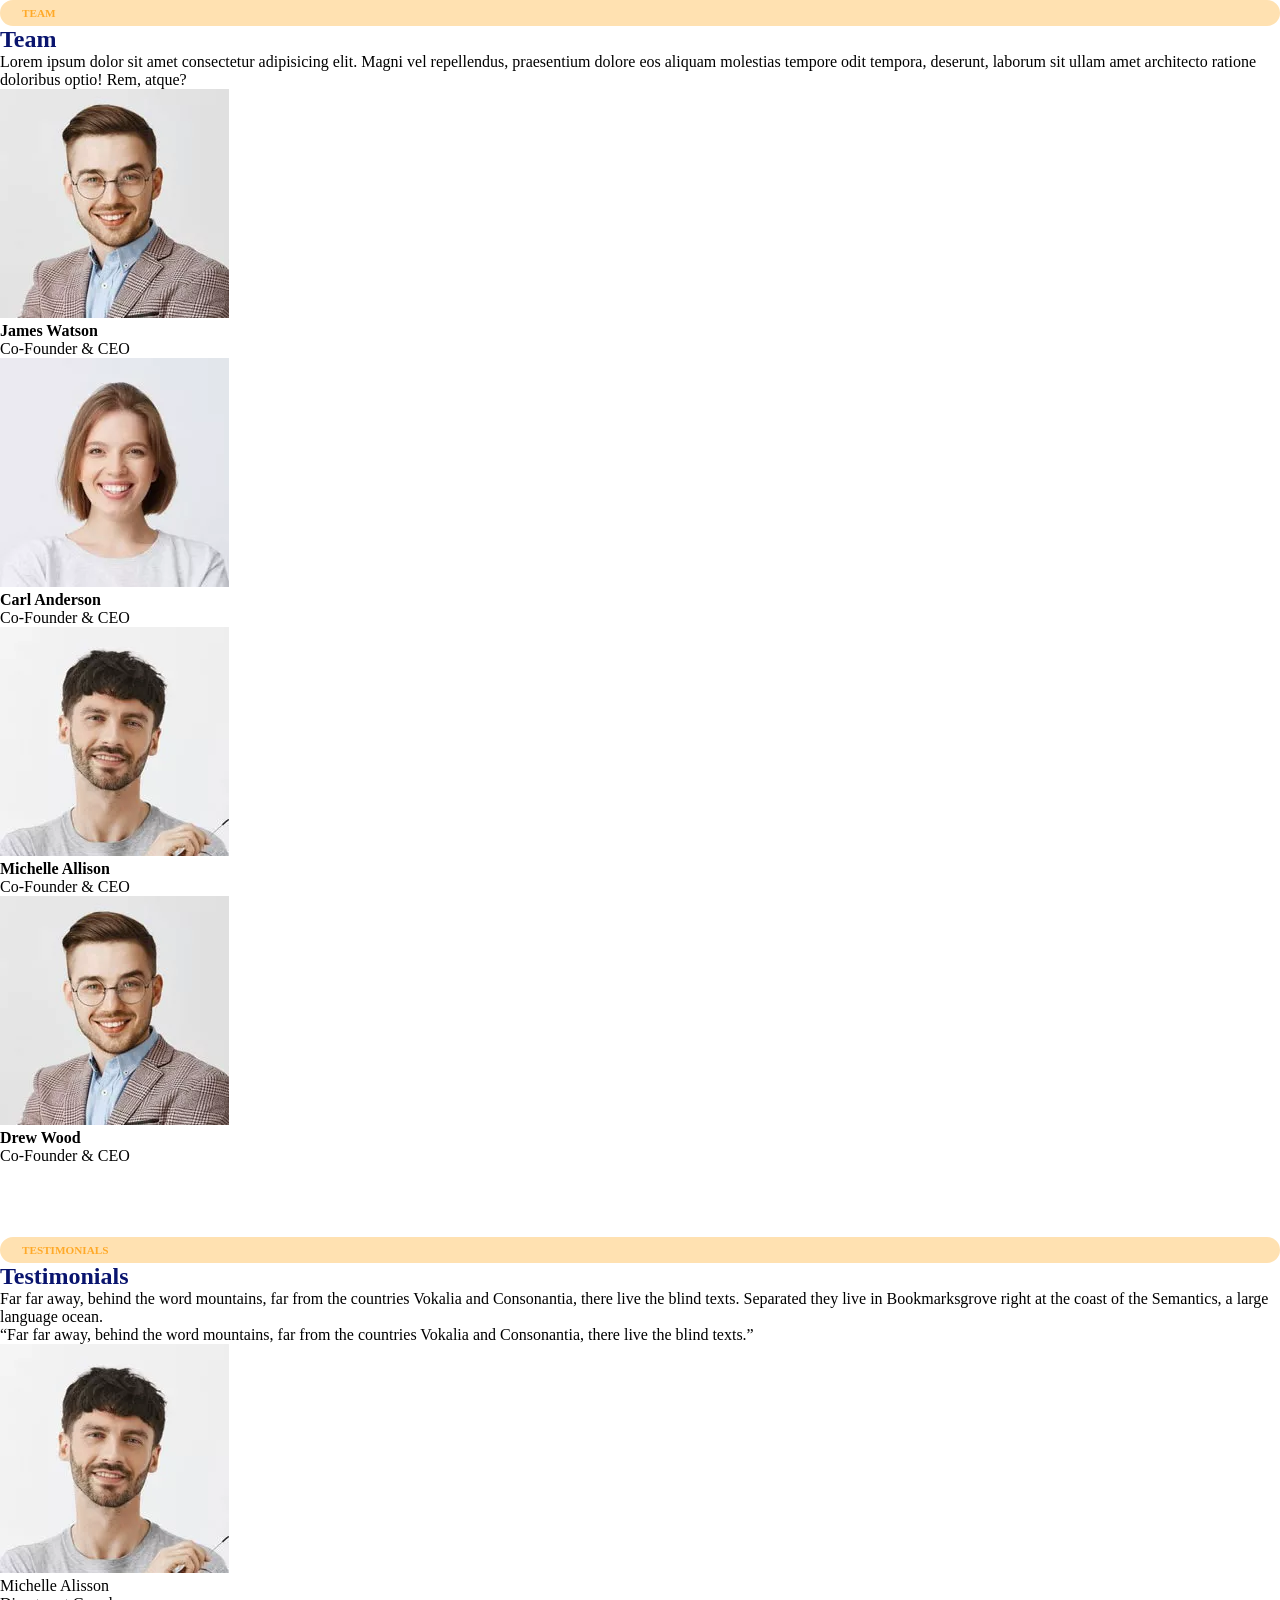
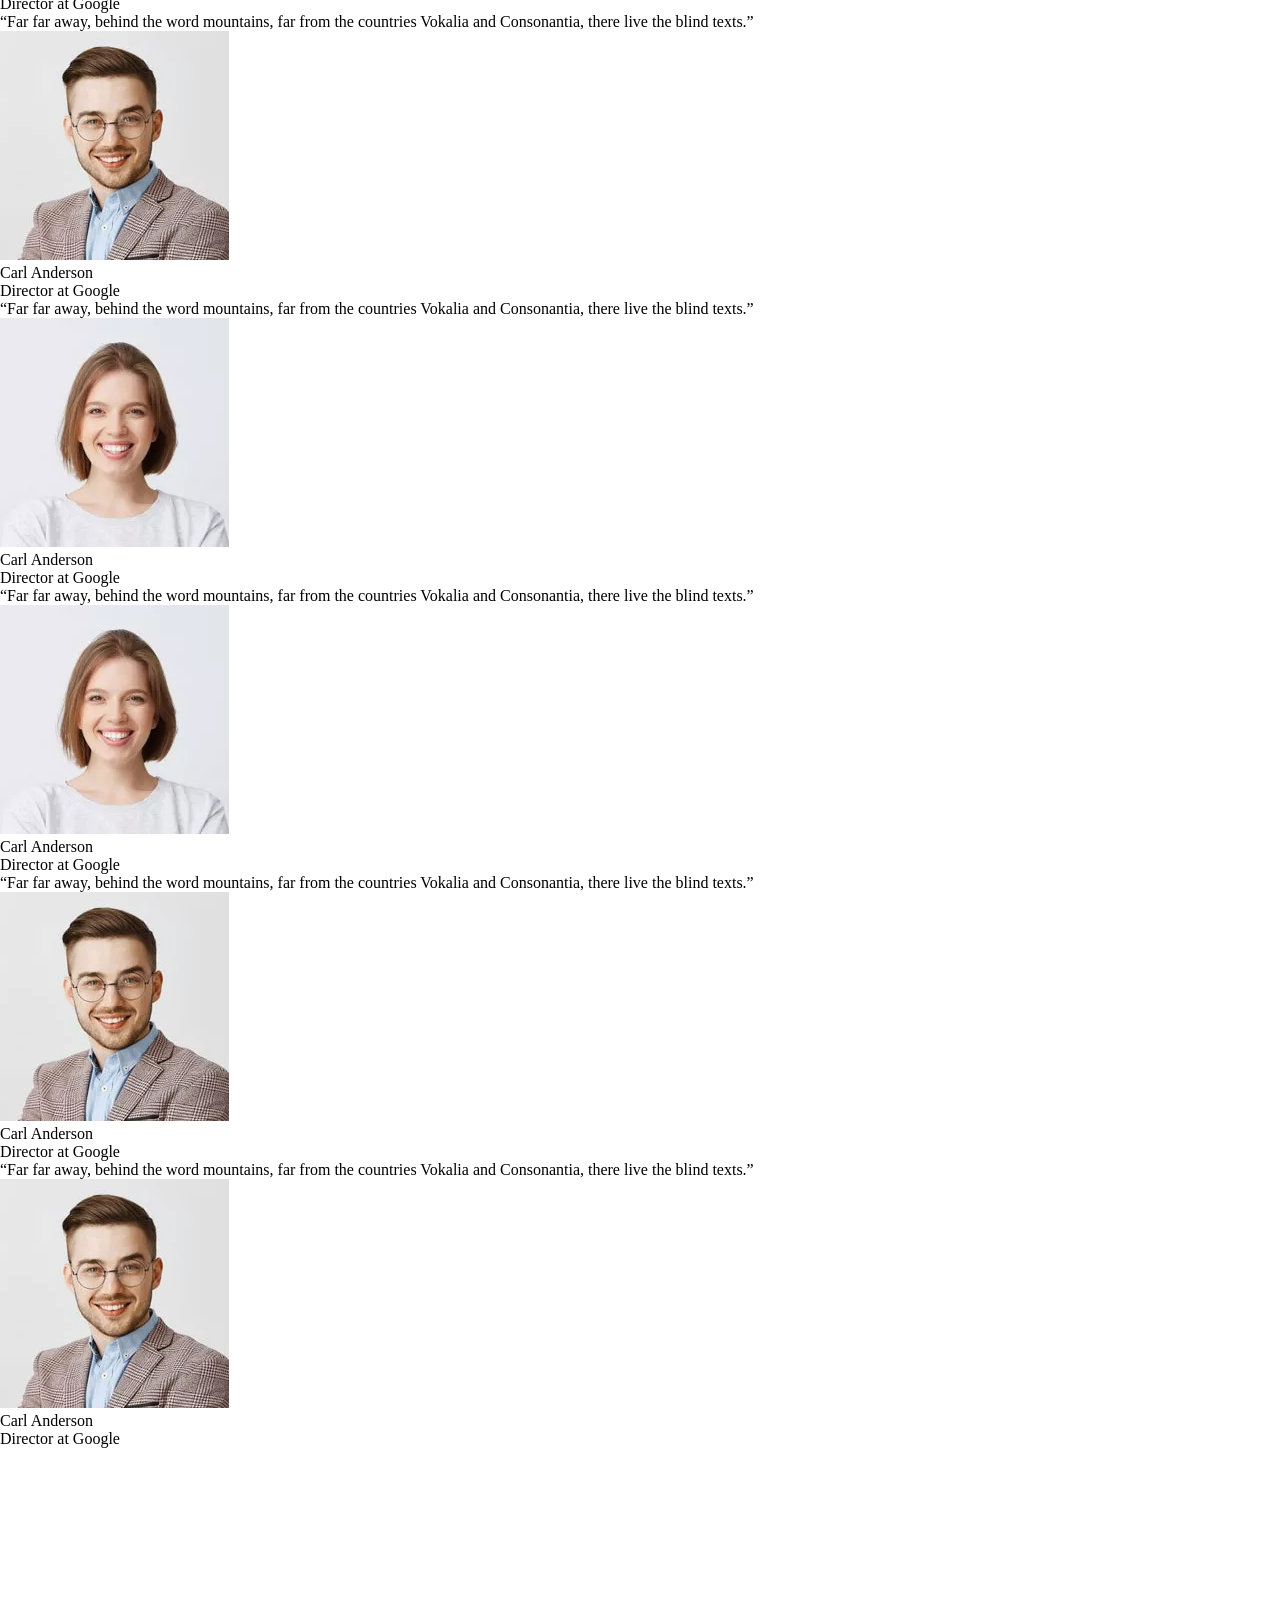
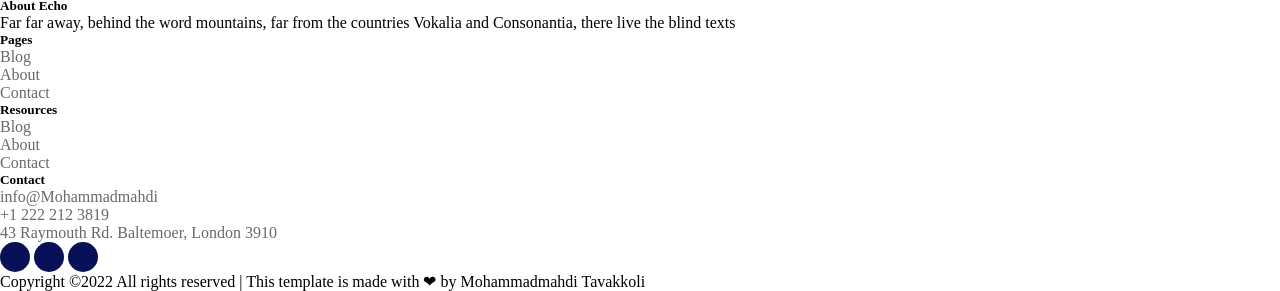
==== commit c3eec6e6: "Responsive navbar added to aboutUs.html" ====
--- a/html/aboutUs.html
+++ b/html/aboutUs.html
@@ -1,5 +1,6 @@
 <!DOCTYPE html>
 <html lang="en">
+
 <head>
     <meta charset="UTF-8">
     <meta http-equiv="X-UA-Compatible" content="IE=edge">
@@ -16,6 +17,7 @@
     <link rel="stylesheet" href="../css/main.min.css">
     <title>Project | About Us</title>
 </head>
+
 <body>
     <!-- Header of Project -->
     <header>
@@ -25,7 +27,7 @@
                 <a class="navbar-brand" href="#">
                     <img src="../img/navbar-img/logo.png" class="img-fluid" alt="">
                 </a>
-                <button class="navbar-toggler" type="button">
+                <button class="navbar-toggler" data-bs-toggle="offcanvas" href="#offcanvasExample" type="button">
                     <span class="navbar-toggler-icon"></span>
                 </button>
                 <div class="collapse navbar-collapse" id="navbarSupportedContent">
@@ -89,7 +91,9 @@
                             <div class="main-badge d-inline-flex">ABOUT US</div>
                             <h1 class="main-color fw-bold  my-4">About Us</h1>
                             <p class=" my-4">
-                                Far far away, behind the word mountains, far from the countries Vokalia and Consonantia, there live the blind texts. Separated they live in Bookmarksgrove right at the coast of the Semantics, a large language ocean.
+                                Far far away, behind the word mountains, far from the countries Vokalia and Consonantia,
+                                there live the blind texts. Separated they live in Bookmarksgrove right at the coast of
+                                the Semantics, a large language ocean.
                             </p>
                             <a href="#" class="btn btn-main py-2 px-4 rounded-pill ms-0 m-2">How We Work</a>
                             <a href="#" class="btn btn-outline-main py-2 px-4 rounded-pill ms-0 m-2">How We Work</a>
@@ -104,6 +108,123 @@
             </div>
         </div>
     </header>
+
+    <!-- Responsive Menu -->
+    <div class="offcanvas offcanvas-start" tabindex="-1" id="offcanvasExample">
+        <div class="offcanvas-header">
+            <h5 class="offcanvas-title" id="offcanvasExampleLabel">Menu</h5>
+            <button type="button" class="btn-close text-reset" data-bs-dismiss="offcanvas"></button>
+        </div>
+        <div class="offcanvas-body">
+            <ul class="navbar-nav ms-auto">
+                <!-- Items 1 -->
+                <li class="nav-item my-2 mx-2">
+                    <a class="nav-link text-dark" aria-current="page" href="../index.html">Home</a>
+                </li>
+
+                <!-- Items 2 -->
+                <li class="nav-item my-2 mx-2">
+                    <a class="nav-link text-dark menu-btn" data-bs-toggle="collapse" href="#collapseExample">
+                        Dropdown
+                        <i class="bi bi-chevron-down"></i>
+                    </a>
+
+                    <div class="collapse" id="collapseExample">
+                        <ul class="list-unstyled border-start border-warning border-3 ps-3">
+                            <li>
+                                <a href="#" class="text-dark text-decoration-none">
+                                    Menu One
+                                </a>
+                            </li>
+                            <li class="dropdown">
+                                <a href="#" class="text-dark text-decoration-none">
+                                    Menu Two
+                                </a>
+                            </li>
+                            <li>
+                                <a href="#" class="text-dark text-decoration-none">
+                                    Menu Three
+                                </a>
+                            </li>
+                        </ul>
+                    </div>
+                </li>
+
+                <!-- Items 3 -->
+                <li class="nav-item my-2 mx-2">
+                    <a class="nav-link text-dark active" href="./aboutUs.html">About</a>
+                </li>
+
+                <!-- Items 4 -->
+                <li class="nav-item my-2 mx-2">
+                    <a class="nav-link text-dark" href="./serivces.html">Services</a>
+                </li>
+
+                <!-- Items 5 -->
+                <li class="nav-item my-2 mx-2">
+                    <a class="nav-link text-dark" href="./faq.html">FAQ</a>
+                </li>
+
+                <!-- Items 5 -->
+                <li class="nav-item my-2 mx-2">
+                    <a class="nav-link text-dark" href="./contact.html">Contact Us</a>
+                </li>
+
+                <!-- Items 6 -->
+                <li class="nav-item my-2 mx-2">
+                    <a class="nav-link btn btn-main text-warning rounded-pill px-4" href="#">Download Now</a>
+                </li>
+            </ul>
+        </div>
+        <div class="offcanvas-footer">
+            <svg width="100%" height="100%" id="svg" viewBox="0 0 1440 600" xmlns="http://www.w3.org/2000/svg" class="transition duration-300 ease-in-out delay-150"><style>
+                .path-0{
+                  animation:pathAnim-0 4s;
+                  animation-timing-function: linear;
+                  animation-iteration-count: infinite;
+                }
+                @keyframes pathAnim-0{
+                  0%{
+                    d: path("M 0,600 C 0,600 0,200 0,200 C 107.51196172248802,217.82775119617224 215.02392344497605,235.6555023923445 314,245 C 412.97607655502395,254.3444976076555 503.4162679425838,255.20574162679426 604,248 C 704.5837320574162,240.79425837320574 815.311004784689,225.52153110047846 895,202 C 974.688995215311,178.47846889952154 1023.3397129186603,146.70813397129186 1109,145 C 1194.6602870813397,143.29186602870814 1317.3301435406697,171.64593301435406 1440,200 C 1440,200 1440,600 1440,600 Z");
+                  }
+                  25%{
+                    d: path("M 0,600 C 0,600 0,200 0,200 C 101.92344497607655,187.05263157894737 203.8468899521531,174.10526315789474 290,168 C 376.1531100478469,161.89473684210526 446.53588516746413,162.6315789473684 547,172 C 647.4641148325359,181.3684210526316 778.0095693779906,199.36842105263162 885,207 C 991.9904306220094,214.63157894736838 1075.4258373205741,211.89473684210526 1164,209 C 1252.5741626794259,206.10526315789474 1346.287081339713,203.05263157894737 1440,200 C 1440,200 1440,600 1440,600 Z");
+                  }
+                  50%{
+                    d: path("M 0,600 C 0,600 0,200 0,200 C 74.6602870813397,207.1866028708134 149.3205741626794,214.3732057416268 244,213 C 338.6794258373206,211.6267942583732 453.37799043062205,201.69377990430624 562,201 C 670.622009569378,200.30622009569376 773.1674641148325,208.8516746411483 869,224 C 964.8325358851675,239.1483253588517 1053.952153110048,260.8995215311005 1148,258 C 1242.047846889952,255.1004784688995 1341.023923444976,227.55023923444975 1440,200 C 1440,200 1440,600 1440,600 Z");
+                  }
+                  75%{
+                    d: path("M 0,600 C 0,600 0,200 0,200 C 80.61244019138758,165.21531100478467 161.22488038277515,130.43062200956936 270,148 C 378.77511961722485,165.56937799043064 515.7129186602871,235.49282296650716 615,265 C 714.2870813397129,294.50717703349284 775.9234449760766,283.5980861244019 853,263 C 930.0765550239234,242.4019138755981 1022.5933014354068,212.11483253588517 1123,200 C 1223.4066985645932,187.88516746411483 1331.7033492822966,193.94258373205741 1440,200 C 1440,200 1440,600 1440,600 Z");
+                  }
+                  100%{
+                    d: path("M 0,600 C 0,600 0,200 0,200 C 107.51196172248802,217.82775119617224 215.02392344497605,235.6555023923445 314,245 C 412.97607655502395,254.3444976076555 503.4162679425838,255.20574162679426 604,248 C 704.5837320574162,240.79425837320574 815.311004784689,225.52153110047846 895,202 C 974.688995215311,178.47846889952154 1023.3397129186603,146.70813397129186 1109,145 C 1194.6602870813397,143.29186602870814 1317.3301435406697,171.64593301435406 1440,200 C 1440,200 1440,600 1440,600 Z");
+                  }
+                }</style><defs><linearGradient id="gradient" x1="0%" y1="50%" x2="100%" y2="50%"><stop offset="5%" stop-color="#09146e88"></stop><stop offset="95%" stop-color="#ffa92888"></stop></linearGradient></defs><path d="M 0,600 C 0,600 0,200 0,200 C 107.51196172248802,217.82775119617224 215.02392344497605,235.6555023923445 314,245 C 412.97607655502395,254.3444976076555 503.4162679425838,255.20574162679426 604,248 C 704.5837320574162,240.79425837320574 815.311004784689,225.52153110047846 895,202 C 974.688995215311,178.47846889952154 1023.3397129186603,146.70813397129186 1109,145 C 1194.6602870813397,143.29186602870814 1317.3301435406697,171.64593301435406 1440,200 C 1440,200 1440,600 1440,600 Z" stroke="none" stroke-width="0" fill="url(#gradient)" class="transition-all duration-300 ease-in-out delay-150 path-0"></path><style>
+                .path-1{
+                  animation:pathAnim-1 4s;
+                  animation-timing-function: linear;
+                  animation-iteration-count: infinite;
+                }
+                @keyframes pathAnim-1{
+                  0%{
+                    d: path("M 0,600 C 0,600 0,400 0,400 C 93.08133971291863,364.6507177033493 186.16267942583727,329.30143540669854 293,327 C 399.83732057416273,324.69856459330146 520.4306220095694,355.44497607655506 603,374 C 685.5693779904306,392.55502392344494 730.1148325358852,398.9186602870813 818,396 C 905.8851674641148,393.0813397129187 1037.11004784689,380.88038277511964 1148,380 C 1258.88995215311,379.11961722488036 1349.4449760765551,389.5598086124402 1440,400 C 1440,400 1440,600 1440,600 Z");
+                  }
+                  25%{
+                    d: path("M 0,600 C 0,600 0,400 0,400 C 113.25358851674642,362.9952153110048 226.50717703349284,325.99043062200957 328,326 C 429.49282296650716,326.00956937799043 519.224880382775,363.0334928229665 611,388 C 702.775119617225,412.9665071770335 796.5933014354068,425.87559808612446 874,429 C 951.4066985645932,432.12440191387554 1012.401913875598,425.46411483253587 1104,419 C 1195.598086124402,412.53588516746413 1317.799043062201,406.26794258373207 1440,400 C 1440,400 1440,600 1440,600 Z");
+                  }
+                  50%{
+                    d: path("M 0,600 C 0,600 0,400 0,400 C 100.58373205741626,414.96650717703346 201.1674641148325,429.933014354067 285,430 C 368.8325358851675,430.066985645933 435.9138755980862,415.2344497607655 524,401 C 612.0861244019138,386.7655502392345 721.1770334928229,373.12918660287085 818,386 C 914.8229665071771,398.87081339712915 999.377990430622,438.2488038277512 1101,445 C 1202.622009569378,451.7511961722488 1321.311004784689,425.8755980861244 1440,400 C 1440,400 1440,600 1440,600 Z");
+                  }
+                  75%{
+                    d: path("M 0,600 C 0,600 0,400 0,400 C 96.94736842105263,425.03349282296654 193.89473684210526,450.066985645933 302,434 C 410.10526315789474,417.933014354067 529.3684210526316,360.7655502392345 622,341 C 714.6315789473684,321.2344497607655 780.6315789473684,338.87081339712915 855,371 C 929.3684210526316,403.12918660287085 1012.1052631578948,449.75119617224885 1111,457 C 1209.8947368421052,464.24880382775115 1324.9473684210525,432.12440191387554 1440,400 C 1440,400 1440,600 1440,600 Z");
+                  }
+                  100%{
+                    d: path("M 0,600 C 0,600 0,400 0,400 C 93.08133971291863,364.6507177033493 186.16267942583727,329.30143540669854 293,327 C 399.83732057416273,324.69856459330146 520.4306220095694,355.44497607655506 603,374 C 685.5693779904306,392.55502392344494 730.1148325358852,398.9186602870813 818,396 C 905.8851674641148,393.0813397129187 1037.11004784689,380.88038277511964 1148,380 C 1258.88995215311,379.11961722488036 1349.4449760765551,389.5598086124402 1440,400 C 1440,400 1440,600 1440,600 Z");
+                  }
+                }</style><defs><linearGradient id="gradient" x1="0%" y1="50%" x2="100%" y2="50%"><stop offset="5%" stop-color="#09146eff"></stop><stop offset="95%" stop-color="#ffa928ff"></stop></linearGradient></defs><path d="M 0,600 C 0,600 0,400 0,400 C 93.08133971291863,364.6507177033493 186.16267942583727,329.30143540669854 293,327 C 399.83732057416273,324.69856459330146 520.4306220095694,355.44497607655506 603,374 C 685.5693779904306,392.55502392344494 730.1148325358852,398.9186602870813 818,396 C 905.8851674641148,393.0813397129187 1037.11004784689,380.88038277511964 1148,380 C 1258.88995215311,379.11961722488036 1349.4449760765551,389.5598086124402 1440,400 C 1440,400 1440,600 1440,600 Z" stroke="none" stroke-width="0" fill="url(#gradient)" class="transition-all duration-300 ease-in-out delay-150 path-1"></path></svg>
+        </div>
+    </div>
+    </div>
 
     <!-- br Section XD -->
     <section>
@@ -174,7 +295,9 @@
                         <div class="main-badge d-inline-flex">TEAM</div>
                         <h1 class="main-color fw-bold my-3">Team</h1>
                         <p class="text-muted">
-                            Lorem ipsum dolor sit amet consectetur adipisicing elit. Magni vel repellendus, praesentium dolore eos aliquam molestias tempore odit tempora, deserunt, laborum sit ullam amet architecto ratione doloribus optio! Rem, atque?
+                            Lorem ipsum dolor sit amet consectetur adipisicing elit. Magni vel repellendus, praesentium
+                            dolore eos aliquam molestias tempore odit tempora, deserunt, laborum sit ullam amet
+                            architecto ratione doloribus optio! Rem, atque?
                         </p>
                     </div>
                 </div>
@@ -261,7 +384,8 @@
                         <div class="card-footer bg-white border-0">
                             <div class="row">
                                 <div class="col-3 d-flex justify-content-center align-items-center">
-                                    <img src="../img/testimonials-img/avatar1.png" alt="" class="img-fluid rounded-pill">
+                                    <img src="../img/testimonials-img/avatar1.png" alt=""
+                                        class="img-fluid rounded-pill">
                                 </div>
                                 <div class="col-9 d-flex">
                                     <div>
@@ -285,7 +409,8 @@
                         <div class="card-footer bg-white border-0">
                             <div class="row">
                                 <div class="col-3 d-flex justify-content-center align-items-center">
-                                    <img src="../img/testimonials-img/avatar3.png" alt="" class="img-fluid rounded-pill">
+                                    <img src="../img/testimonials-img/avatar3.png" alt=""
+                                        class="img-fluid rounded-pill">
                                 </div>
                                 <div class="col-9 d-flex">
                                     <div>
@@ -309,7 +434,8 @@
                         <div class="card-footer bg-white border-0">
                             <div class="row">
                                 <div class="col-3 d-flex justify-content-center align-items-center">
-                                    <img src="../img/testimonials-img/avatar2.png" alt="" class="img-fluid rounded-pill">
+                                    <img src="../img/testimonials-img/avatar2.png" alt=""
+                                        class="img-fluid rounded-pill">
                                 </div>
                                 <div class="col-9 d-flex">
                                     <div>
@@ -333,7 +459,8 @@
                         <div class="card-footer bg-white border-0">
                             <div class="row">
                                 <div class="col-3 d-flex justify-content-center align-items-center">
-                                    <img src="../img/testimonials-img/avatar2.png" alt="" class="img-fluid rounded-pill">
+                                    <img src="../img/testimonials-img/avatar2.png" alt=""
+                                        class="img-fluid rounded-pill">
                                 </div>
                                 <div class="col-9 d-flex">
                                     <div>
@@ -357,7 +484,8 @@
                         <div class="card-footer bg-white border-0">
                             <div class="row">
                                 <div class="col-3 d-flex justify-content-center align-items-center">
-                                    <img src="../img/testimonials-img/avatar3.png" alt="" class="img-fluid rounded-pill">
+                                    <img src="../img/testimonials-img/avatar3.png" alt=""
+                                        class="img-fluid rounded-pill">
                                 </div>
                                 <div class="col-9 d-flex">
                                     <div>
@@ -381,7 +509,8 @@
                         <div class="card-footer bg-white border-0">
                             <div class="row">
                                 <div class="col-3 d-flex justify-content-center align-items-center">
-                                    <img src="../img/testimonials-img/avatar3.png" alt="" class="img-fluid rounded-pill">
+                                    <img src="../img/testimonials-img/avatar3.png" alt=""
+                                        class="img-fluid rounded-pill">
                                 </div>
                                 <div class="col-9 d-flex">
                                     <div>
@@ -494,4 +623,5 @@
 
 <!-- Script.js -->
 <script src="../js/script.js"></script>
+
 </html>
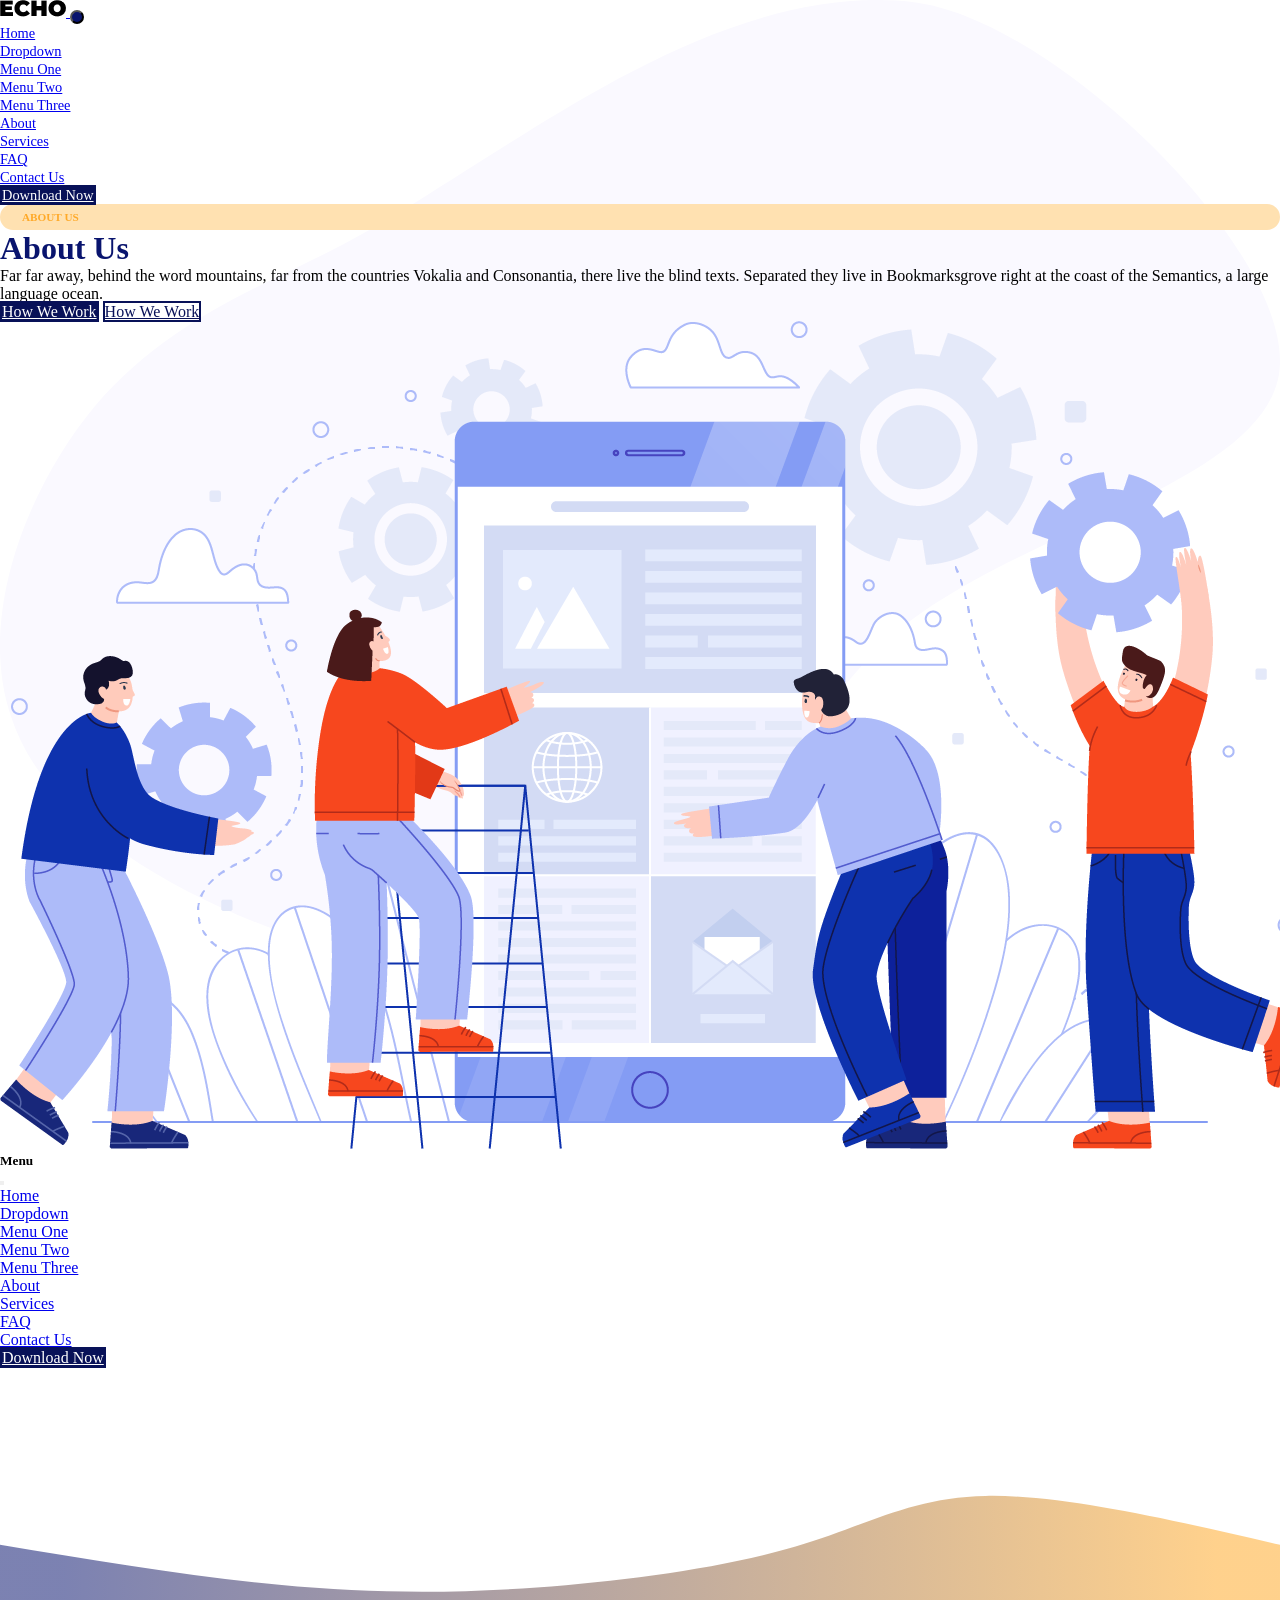
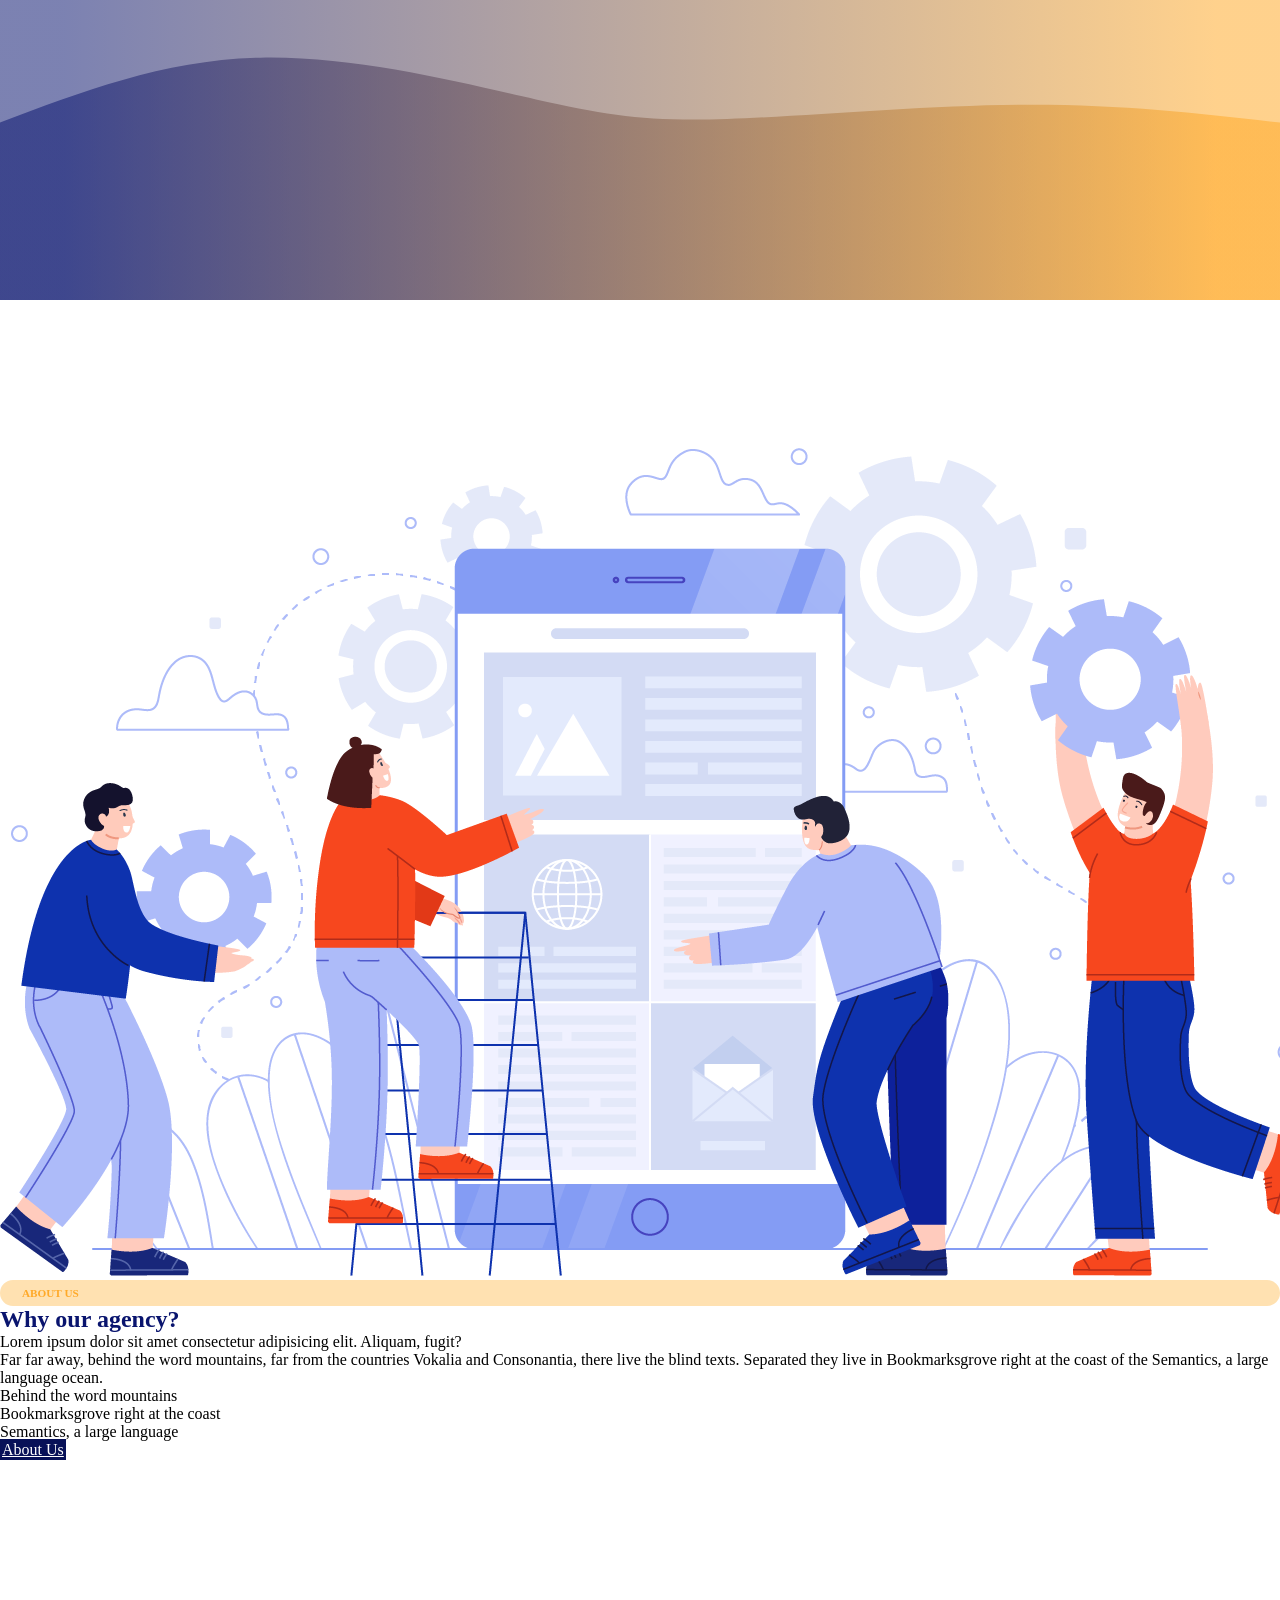
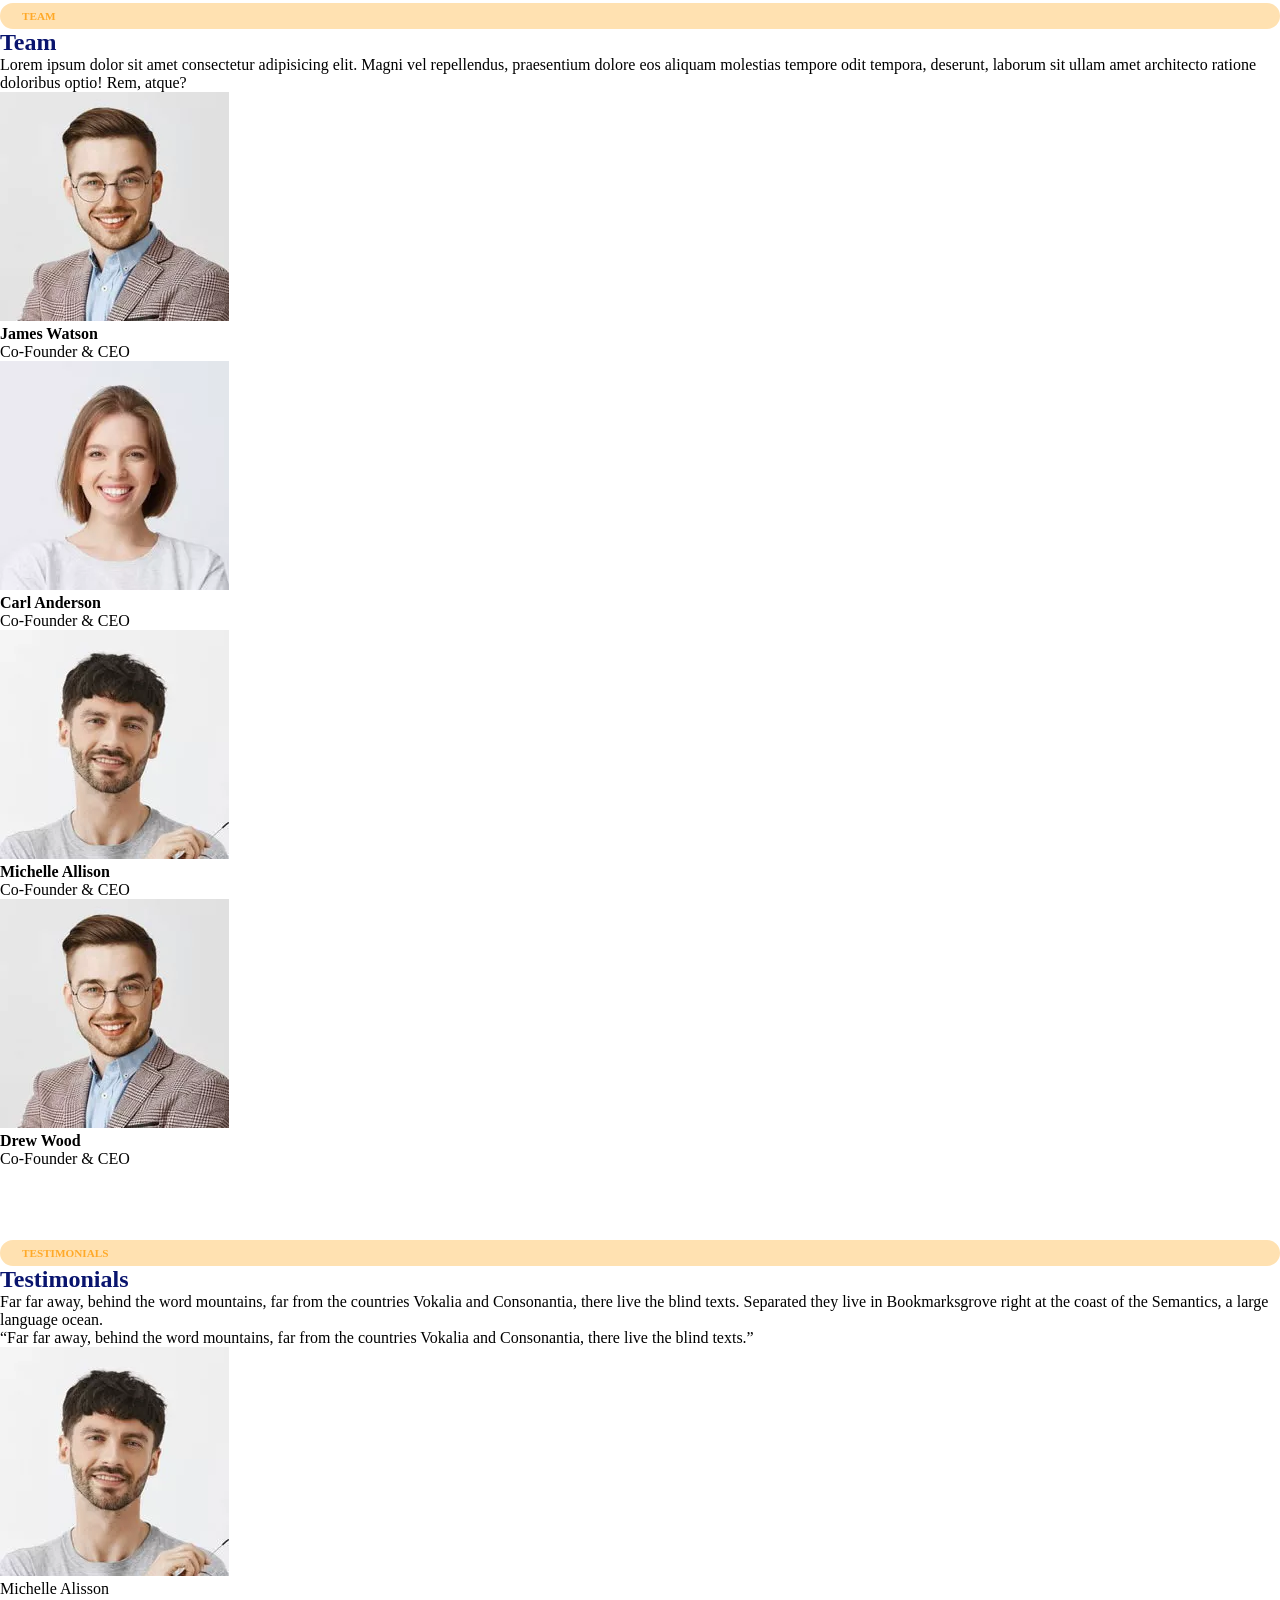
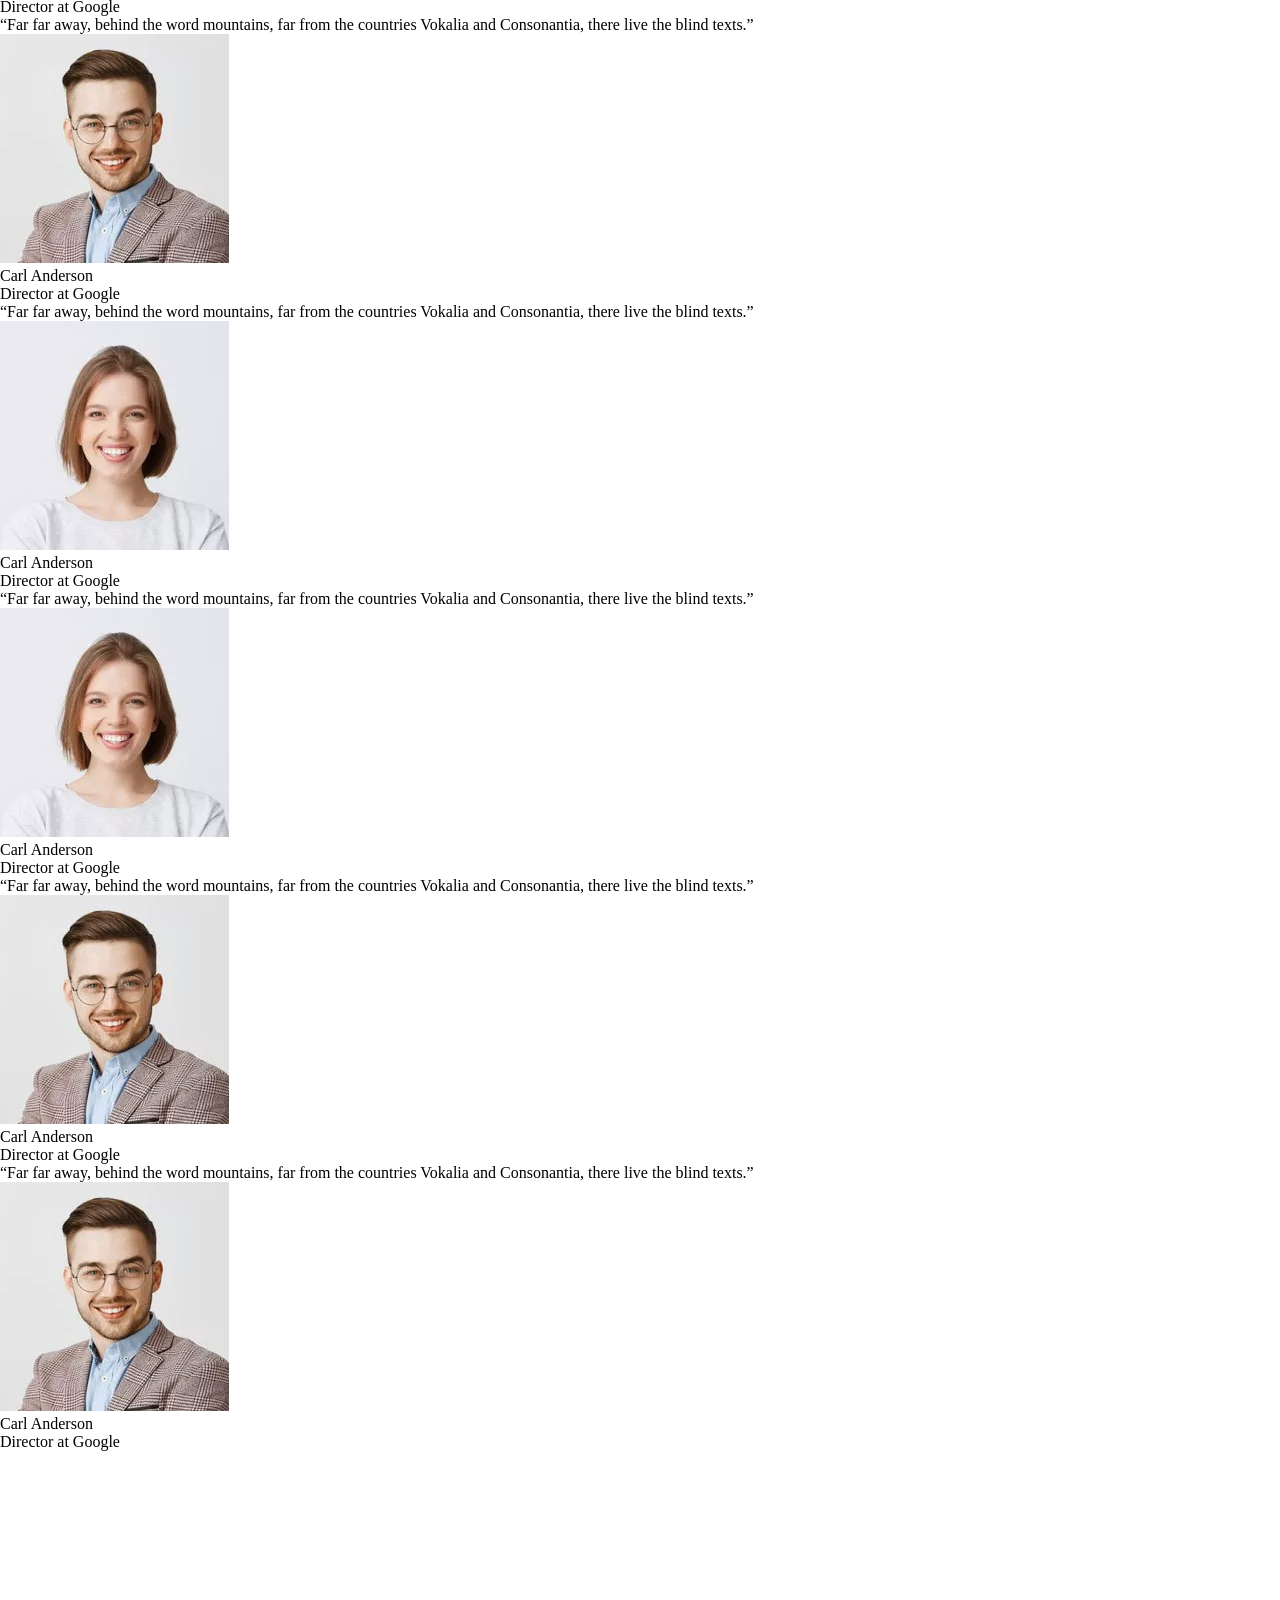
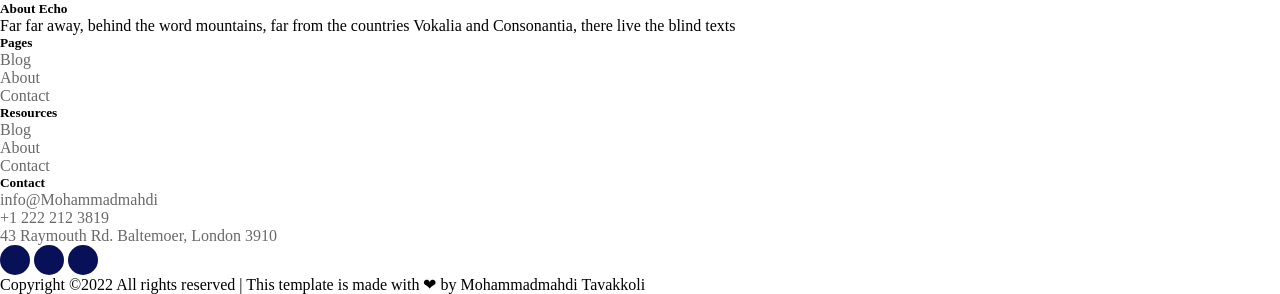
==== commit 64f0a772: "Menu Button Customized" ====
--- a/html/aboutUs.html
+++ b/html/aboutUs.html
@@ -28,7 +28,7 @@
                     <img src="../img/navbar-img/logo.png" class="img-fluid" alt="">
                 </a>
                 <button class="navbar-toggler" data-bs-toggle="offcanvas" href="#offcanvasExample" type="button">
-                    <span class="navbar-toggler-icon"></span>
+                    <i class="bi bi-list"></i>
                 </button>
                 <div class="collapse navbar-collapse" id="navbarSupportedContent">
                     <ul class="navbar-nav ms-auto">
@@ -74,7 +74,7 @@
 
                         <!-- Items 6 -->
                         <li class="nav-item mx-2">
-                            <a class="nav-link btn btn-main text-warning rounded-pill px-4" href="#">Download Now</a>
+                            <a class="nav-link btn btn-main text-warning rounded-pill px-4" href="./download.html">Download Now</a>
                         </li>
                     </ul>
                 </div>
@@ -84,7 +84,7 @@
         <!-- Main Section of header -->
         <div class="container-fluid py-5">
             <div class="container">
-                <div class="row justify-content-between align-items-center">
+                <div class="row gy-4 justify-content-between align-items-center">
                     <!-- Title Section -->
                     <div class="col-sm-12 col-lg-5">
                         <div>
@@ -172,7 +172,7 @@
 
                 <!-- Items 6 -->
                 <li class="nav-item my-2 mx-2">
-                    <a class="nav-link btn btn-main text-warning rounded-pill px-4" href="#">Download Now</a>
+                    <a class="nav-link btn btn-main text-warning rounded-pill px-4" href="./download.html">Download Now</a>
                 </li>
             </ul>
         </div>
@@ -224,7 +224,6 @@
                 }</style><defs><linearGradient id="gradient" x1="0%" y1="50%" x2="100%" y2="50%"><stop offset="5%" stop-color="#09146eff"></stop><stop offset="95%" stop-color="#ffa928ff"></stop></linearGradient></defs><path d="M 0,600 C 0,600 0,400 0,400 C 93.08133971291863,364.6507177033493 186.16267942583727,329.30143540669854 293,327 C 399.83732057416273,324.69856459330146 520.4306220095694,355.44497607655506 603,374 C 685.5693779904306,392.55502392344494 730.1148325358852,398.9186602870813 818,396 C 905.8851674641148,393.0813397129187 1037.11004784689,380.88038277511964 1148,380 C 1258.88995215311,379.11961722488036 1349.4449760765551,389.5598086124402 1440,400 C 1440,400 1440,600 1440,600 Z" stroke="none" stroke-width="0" fill="url(#gradient)" class="transition-all duration-300 ease-in-out delay-150 path-1"></path></svg>
         </div>
     </div>
-    </div>
 
     <!-- br Section XD -->
     <section>
@@ -238,11 +237,11 @@
     <section>
         <div class="container-fluid py-5">
             <div class="container">
-                <div class="row">
-                    <div class="col-sm-12 col-lg-6 d-flex justify-content-center align-items-center">
+                <div class="row gy-4">
+                    <div class="col-sm-12 col-lg-6 order-1 order-lg-0 d-flex justify-content-center align-items-center">
                         <img src="../img/aboutUs-img/aboutus-img.png" class="img-fluid" alt="">
                     </div>
-                    <div class="col-sm-12 col-lg-6">
+                    <div class="col-sm-12 col-lg-6 order-0 order-lg-1">
                         <div class="row justify-content-center align-items-center">
                             <div class="col-md-10 col-sm-12">
                                 <div class="main-badge d-inline-flex">ABOUT US</div>
--- a/css/main.min.css
+++ b/css/main.min.css
@@ -1,2 +1,2 @@
-.btn-main{background-color:#081158}nav .nav-item a{font-size:.9rem}.menu-btn:hover+ul,.menu-btn+ul:hover{display:block}.dropdown-item:active{background-color:#ffa928}header{background-image:url("../img/header-img/header-img.svg");background-repeat:no-repeat;background-size:contain;background-position:top right}.main-badge{background-color:#ffe1b1;color:#ffa928;font-size:.7rem;padding:5px 20px;border-radius:100px;border:2px solid #ffe1b1;font-weight:900}.main-color{color:#09146e}.btn-main{background-color:#081158;color:white;font-size:1rem;border:2px solid #081158}.btn-main:hover{background-color:#081158;color:white}.btn-main:focus{-webkit-box-shadow:none;box-shadow:none}.btn-outline-main{background-color:transparent;border:2px solid #081158;color:#081158;font-size:1rem}.btn-outline-main:hover{background-color:#081158;border:2px solid #081158;color:white}.services img{width:70%}.card-hover{-webkit-transition:-webkit-box-shadow 400ms ,-webkit-transform 400ms;transition:-webkit-box-shadow 400ms ,-webkit-transform 400ms;transition:box-shadow 400ms ,transform 400ms;transition:box-shadow 400ms ,transform 400ms ,-webkit-box-shadow 400ms ,-webkit-transform 400ms}.card-hover:hover{-webkit-box-shadow:0px -0.2px 3px -7px rgba(0,0,0,0.031),0px 1.6px 7.2px -7px rgba(0,0,0,0.044),0px 5.5px 13.6px -7px rgba(0,0,0,0.055),0px 11.6px 24.3px -7px rgba(0,0,0,0.066),0px 20.8px 45.5px -7px rgba(0,0,0,0.079),0px 37px 109px -7px rgba(0,0,0,0.11);box-shadow:0px -0.2px 3px -7px rgba(0,0,0,0.031),0px 1.6px 7.2px -7px rgba(0,0,0,0.044),0px 5.5px 13.6px -7px rgba(0,0,0,0.055),0px 11.6px 24.3px -7px rgba(0,0,0,0.066),0px 20.8px 45.5px -7px rgba(0,0,0,0.079),0px 37px 109px -7px rgba(0,0,0,0.11);-webkit-transform:scale(1.01);transform:scale(1.01)}@media screen and (max-width: 400px){.services img{width:100%}}@media screen and (min-width: 1200px){.services img{width:90%}}.card-hover-2{transition:border-color 400ms;-o-transition:border-color 400ms;-moz-transition:border-color 400ms;-webkit-transition:border-color 400ms}.card-hover-2:hover{border-color:#081158}footer .footer-link{color:#696969;text-decoration:none;transition:color 300ms;-o-transition:color 300ms;-moz-transition:color 300ms;-webkit-transition:color 300ms;position:relative;padding-bottom:6px}footer .footer-link:hover{color:#ff7b00}footer .footer-link::before{content:"";position:absolute;bottom:0;left:0;height:2px;width:0%;background-color:#ff7b00;transition:width 300ms;-o-transition:width 300ms;-moz-transition:width 300ms;-webkit-transition:width 300ms}footer .footer-link:hover.footer-link::before{width:100%}.social-media{background-color:#081158;width:30px;height:30px;border-radius:50%;display:-webkit-inline-box;display:-ms-inline-flexbox;display:inline-flex;-webkit-box-pack:center;-ms-flex-pack:center;justify-content:center;-webkit-box-align:center;-ms-flex-align:center;align-items:center}.social-media a{color:#ffa928;text-decoration:none}*{margin:0;padding:0;-webkit-box-sizing:border-box;box-sizing:border-box}body{background-color:#FFFFFF}
+.btn-main{background-color:#081158}nav .nav-item a{font-size:.9rem}.menu-btn:hover+ul,.menu-btn+ul:hover{display:block}.dropdown-item:active{background-color:#ffa928}header{background-image:url("../img/header-img/header-img.svg");background-repeat:no-repeat;background-size:contain;background-position:top right}.main-badge{background-color:#ffe1b1;color:#ffa928;font-size:.7rem;padding:5px 20px;border-radius:100px;border:2px solid #ffe1b1;font-weight:900}.main-color{color:#09146e}.btn-main{background-color:#081158;color:white;font-size:1rem;border:2px solid #081158}.btn-main:hover{background-color:#081158;color:white}.btn-main:focus{-webkit-box-shadow:none;box-shadow:none}.btn-outline-main{background-color:transparent;border:2px solid #081158;color:#081158;font-size:1rem}.btn-outline-main:hover{background-color:#081158;border:2px solid #081158;color:white}.services img{width:70%}.card-hover{-webkit-transition:-webkit-box-shadow 400ms ,-webkit-transform 400ms;transition:-webkit-box-shadow 400ms ,-webkit-transform 400ms;transition:box-shadow 400ms ,transform 400ms;transition:box-shadow 400ms ,transform 400ms ,-webkit-box-shadow 400ms ,-webkit-transform 400ms}.card-hover:hover{-webkit-box-shadow:0px -0.2px 3px -7px rgba(0,0,0,0.031),0px 1.6px 7.2px -7px rgba(0,0,0,0.044),0px 5.5px 13.6px -7px rgba(0,0,0,0.055),0px 11.6px 24.3px -7px rgba(0,0,0,0.066),0px 20.8px 45.5px -7px rgba(0,0,0,0.079),0px 37px 109px -7px rgba(0,0,0,0.11);box-shadow:0px -0.2px 3px -7px rgba(0,0,0,0.031),0px 1.6px 7.2px -7px rgba(0,0,0,0.044),0px 5.5px 13.6px -7px rgba(0,0,0,0.055),0px 11.6px 24.3px -7px rgba(0,0,0,0.066),0px 20.8px 45.5px -7px rgba(0,0,0,0.079),0px 37px 109px -7px rgba(0,0,0,0.11);-webkit-transform:scale(1.01);transform:scale(1.01)}@media screen and (max-width: 400px){.services img{width:100%}}@media screen and (min-width: 1200px){.services img{width:90%}}.card-hover-2{transition:border-color 400ms;-o-transition:border-color 400ms;-moz-transition:border-color 400ms;-webkit-transition:border-color 400ms}.card-hover-2:hover{border-color:#081158}footer .footer-link{color:#696969;text-decoration:none;transition:color 300ms;-o-transition:color 300ms;-moz-transition:color 300ms;-webkit-transition:color 300ms;position:relative;padding-bottom:6px}footer .footer-link:hover{color:#ff7b00}footer .footer-link::before{content:"";position:absolute;bottom:0;left:0;height:2px;width:0%;background-color:#ff7b00;transition:width 300ms;-o-transition:width 300ms;-moz-transition:width 300ms;-webkit-transition:width 300ms}footer .footer-link:hover.footer-link::before{width:100%}.social-media{background-color:#081158;width:30px;height:30px;border-radius:50%;display:-webkit-inline-box;display:-ms-inline-flexbox;display:inline-flex;-webkit-box-pack:center;-ms-flex-pack:center;justify-content:center;-webkit-box-align:center;-ms-flex-align:center;align-items:center}.social-media a{color:#ffa928;text-decoration:none}.accordion-button[aria-expanded="true"]{background-color:#09146e;color:white;border:2px solid #09146e;border-radius:10px 10px 0px 0px !important}.accordion-button[aria-expanded="false"]{border-radius:10px 10px 10px 10px !important;border:2px solid #09146e;background-color:white;color:black}.accordion-button:focus{-webkit-box-shadow:none;box-shadow:none}.accordion-item{border-radius:10px}.m-input{padding-top:15px;padding-bottom:15px;border:2px solid #cccccc;background-color:transparent}.m-input:focus{-webkit-box-shadow:none;box-shadow:none;border:2px solid #09146e}.bg-main-down{background-image:url("data:image/svg+xml,%3csvg xmlns='http://www.w3.org/2000/svg' version='1.1' xmlns:xlink='http://www.w3.org/1999/xlink' xmlns:svgjs='http://svgjs.com/svgjs' width='1440' height='560' preserveAspectRatio='none' viewBox='0 0 1440 560'%3e%3cg mask='url(%26quot%3b%23SvgjsMask1009%26quot%3b)' fill='none'%3e%3crect width='1440' height='560' x='0' y='0' fill='rgba(9%2c 20%2c 110%2c 1)'%3e%3c/rect%3e%3cpath d='M678.92%2c29.291C696.335%2c29.673%2c711.805%2c17.722%2c719.33%2c2.012C726.002%2c-11.917%2c720.789%2c-27.678%2c712.429%2c-40.665C704.873%2c-52.402%2c692.878%2c-60.629%2c678.92%2c-60.761C664.733%2c-60.895%2c651.716%2c-53.402%2c644.298%2c-41.308C636.508%2c-28.606%2c634.907%2c-13.075%2c641.468%2c0.304C648.918%2c15.496%2c662.004%2c28.92%2c678.92%2c29.291' fill='rgba(255%2c 169%2c 40%2c 0.31)' class='triangle-float1'%3e%3c/path%3e%3cpath d='M1154.3988892888415 35.957953262840775L1076.474218204507 19.394553107887255 1090.591453514244 144.56325981186575z' fill='rgba(255%2c 169%2c 40%2c 0.31)' class='triangle-float2'%3e%3c/path%3e%3cpath d='M341.305%2c341.261C370.421%2c341.212%2c394.822%2c321.676%2c409.387%2c296.465C423.961%2c271.239%2c428.552%2c240.425%2c414.215%2c215.064C399.675%2c189.344%2c370.799%2c174.294%2c341.305%2c176.037C314.333%2c177.631%2c295.268%2c199.381%2c281.932%2c222.879C268.817%2c245.988%2c260.917%2c272.942%2c272.829%2c296.693C285.915%2c322.785%2c312.115%2c341.31%2c341.305%2c341.261' fill='rgba(255%2c 169%2c 40%2c 0.31)' class='triangle-float3'%3e%3c/path%3e%3cpath d='M458.16863781000313 597.853816400302L498.5074272128875 465.91158145539737 366.56519226798287 425.572792052513 326.2264028650985 557.5150269974176z' fill='rgba(255%2c 169%2c 40%2c 0.31)' class='triangle-float2'%3e%3c/path%3e%3cpath d='M827.308%2c238.679C849.273%2c237.686%2c870.034%2c229.38%2c882.364%2c211.176C896.529%2c190.262%2c905.955%2c163.149%2c893.252%2c141.317C880.596%2c119.566%2c852.39%2c114.51%2c827.308%2c116.556C805.853%2c118.306%2c789.349%2c132.647%2c777.694%2c150.745C764.642%2c171.013%2c751.048%2c195.583%2c762.894%2c216.579C774.85%2c237.769%2c803.003%2c239.778%2c827.308%2c238.679' fill='rgba(255%2c 169%2c 40%2c 0.31)' class='triangle-float2'%3e%3c/path%3e%3cpath d='M1256.0352683404208 90.42718294205282L1163.0999191072021 171.2146495048093 1243.8873856699586 264.14999873802805 1336.8227349031772 183.36253217527155z' fill='rgba(255%2c 169%2c 40%2c 0.31)' class='triangle-float3'%3e%3c/path%3e%3c/g%3e%3cdefs%3e%3cmask id='SvgjsMask1009'%3e%3crect width='1440' height='560' fill='white'%3e%3c/rect%3e%3c/mask%3e%3cstyle%3e %40keyframes float1 %7b 0%25%7btransform: translate(0%2c 0)%7d 50%25%7btransform: translate(-10px%2c 0)%7d 100%25%7btransform: translate(0%2c 0)%7d %7d .triangle-float1 %7b animation: float1 5s infinite%3b %7d %40keyframes float2 %7b 0%25%7btransform: translate(0%2c 0)%7d 50%25%7btransform: translate(-5px%2c -5px)%7d 100%25%7btransform: translate(0%2c 0)%7d %7d .triangle-float2 %7b animation: float2 4s infinite%3b %7d %40keyframes float3 %7b 0%25%7btransform: translate(0%2c 0)%7d 50%25%7btransform: translate(0%2c -10px)%7d 100%25%7btransform: translate(0%2c 0)%7d %7d .triangle-float3 %7b animation: float3 6s infinite%3b %7d %3c/style%3e%3c/defs%3e%3c/svg%3e");background-attachment:fixed}.bg-glass{background-color:#ffffff56;backdrop-filter:blur(120px);-webkit-backdrop-filter:blur(120px);-o-backdrop-filter:blur(120px);-moz-backdrop-filter:blur(120px);-ms-backdrop-filter:blur(120px);transition:background-color 300ms;-o-transition:background-color 300ms;-moz-transition:background-color 300ms;-webkit-transition:background-color 300ms}.bg-glass:hover{background-color:#ffffff}.bg-glass:hover h4,.bg-glass:hover span{color:black !important}.btn-download{background-color:#ffa42d;padding:10px 30px}*{margin:0;padding:0;-webkit-box-sizing:border-box;box-sizing:border-box}body{background-color:#FFFFFF}.text-main{color:#09146e}@media screen and (max-width: 830px){.nav-link{font-size:13px !important}}.navbar-toggler:focus{-webkit-box-shadow:none;box-shadow:none}.navbar-toggler{background-color:#09146e;padding:5px;border-radius:10px}.navbar-toggler i{color:white !important;font-size:30px}
 /*# sourceMappingURL=main.min.css.map */
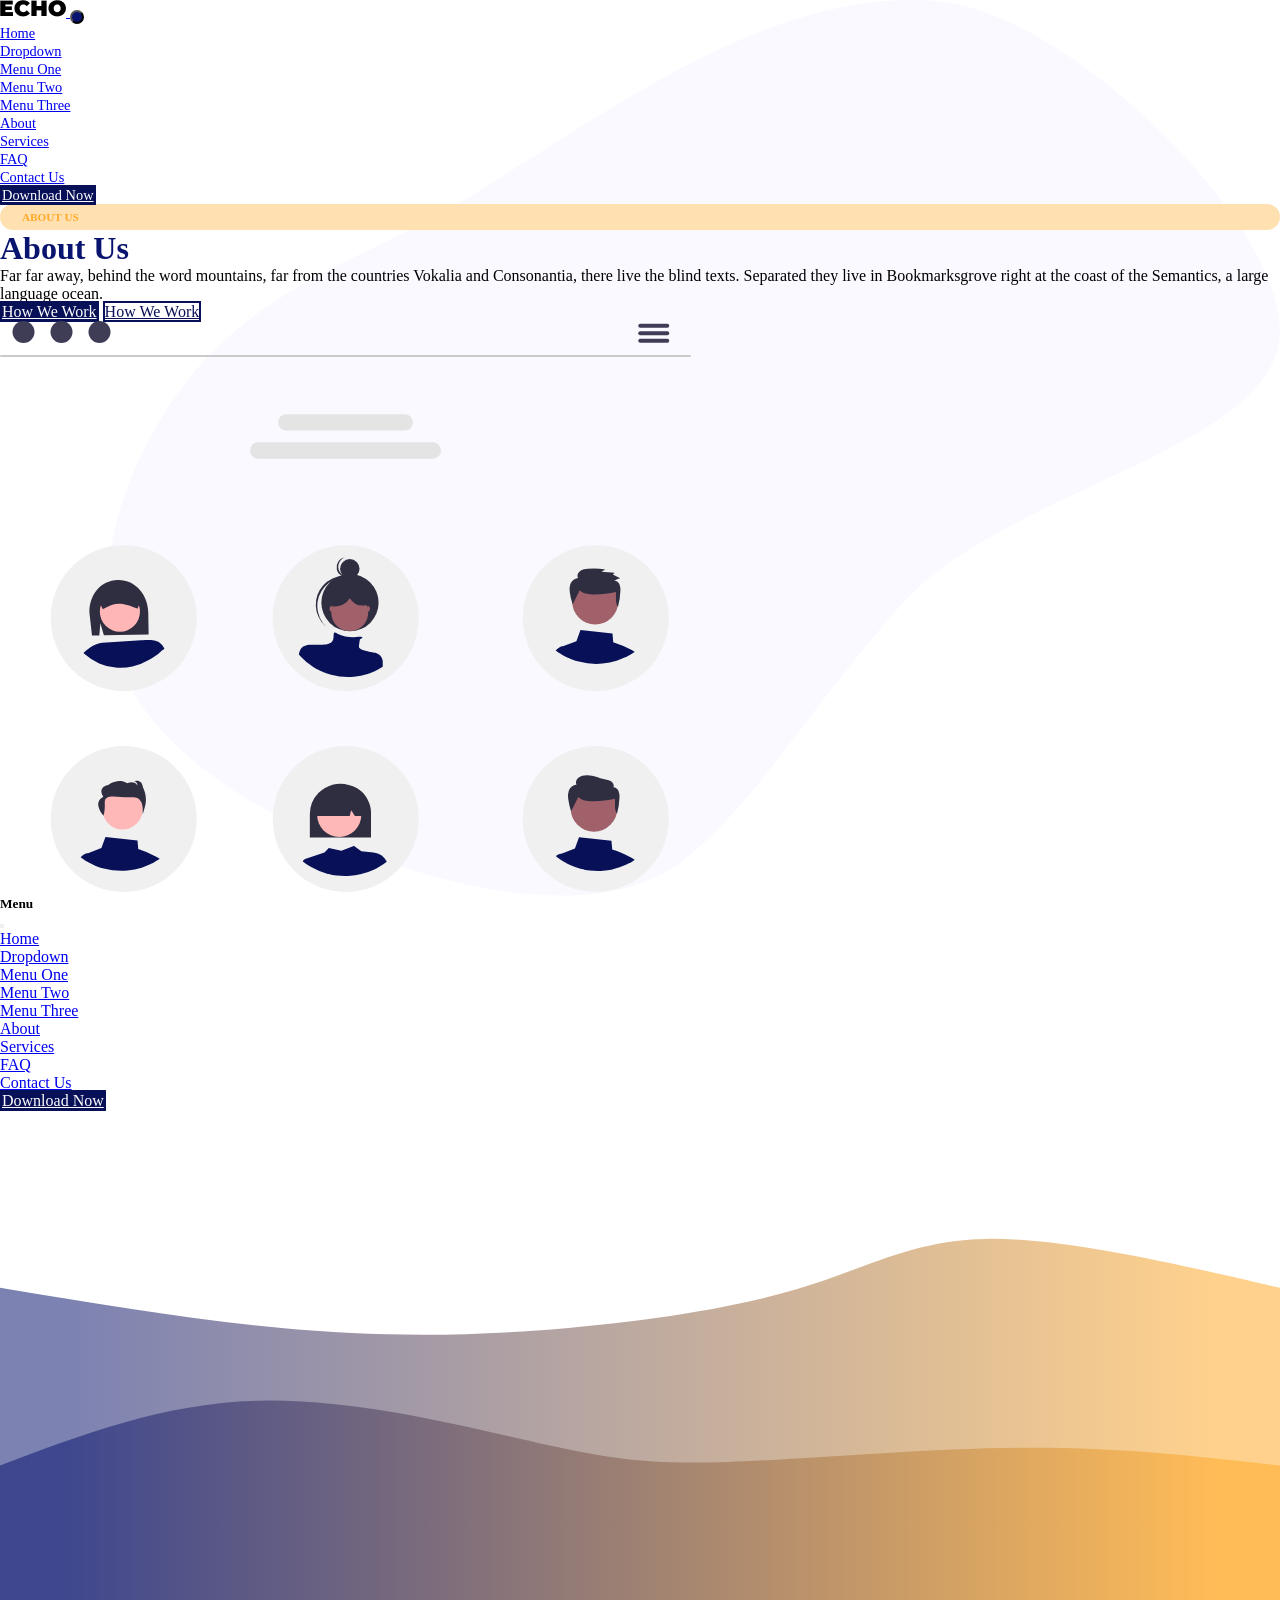
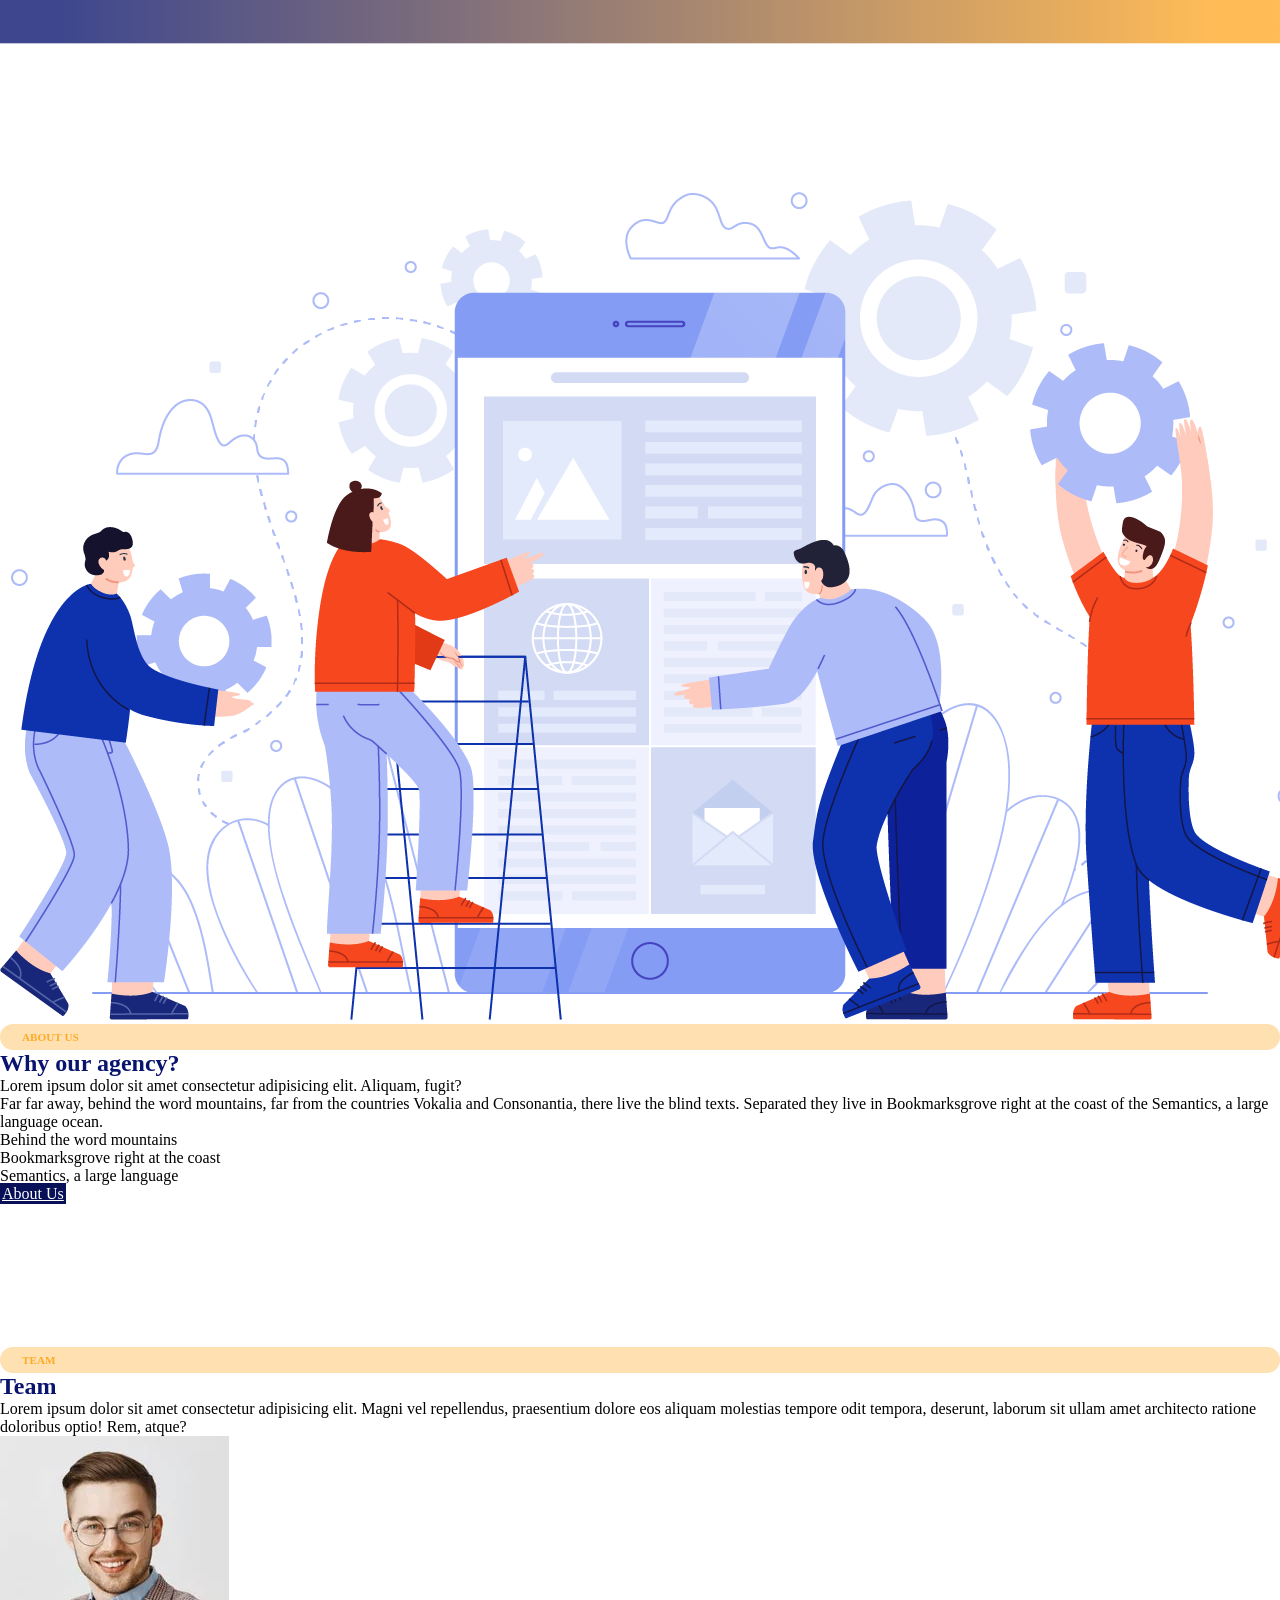
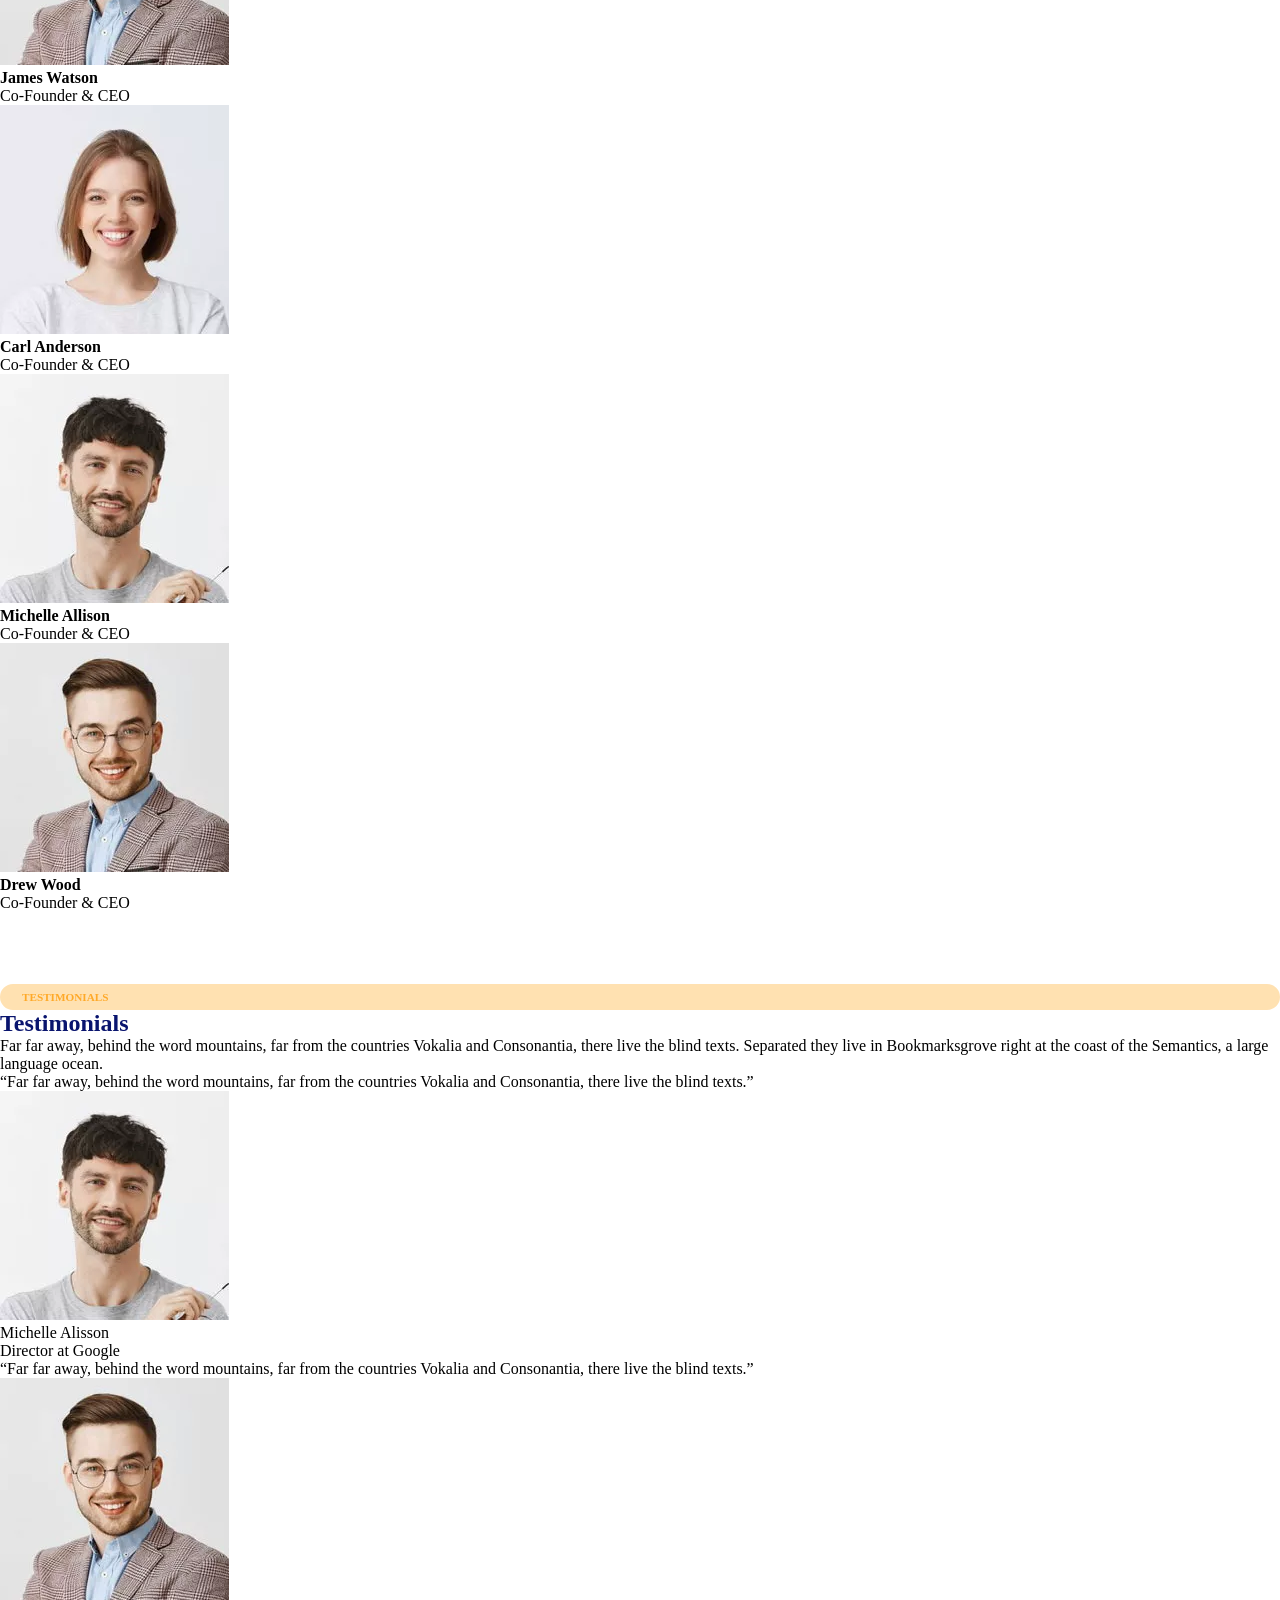
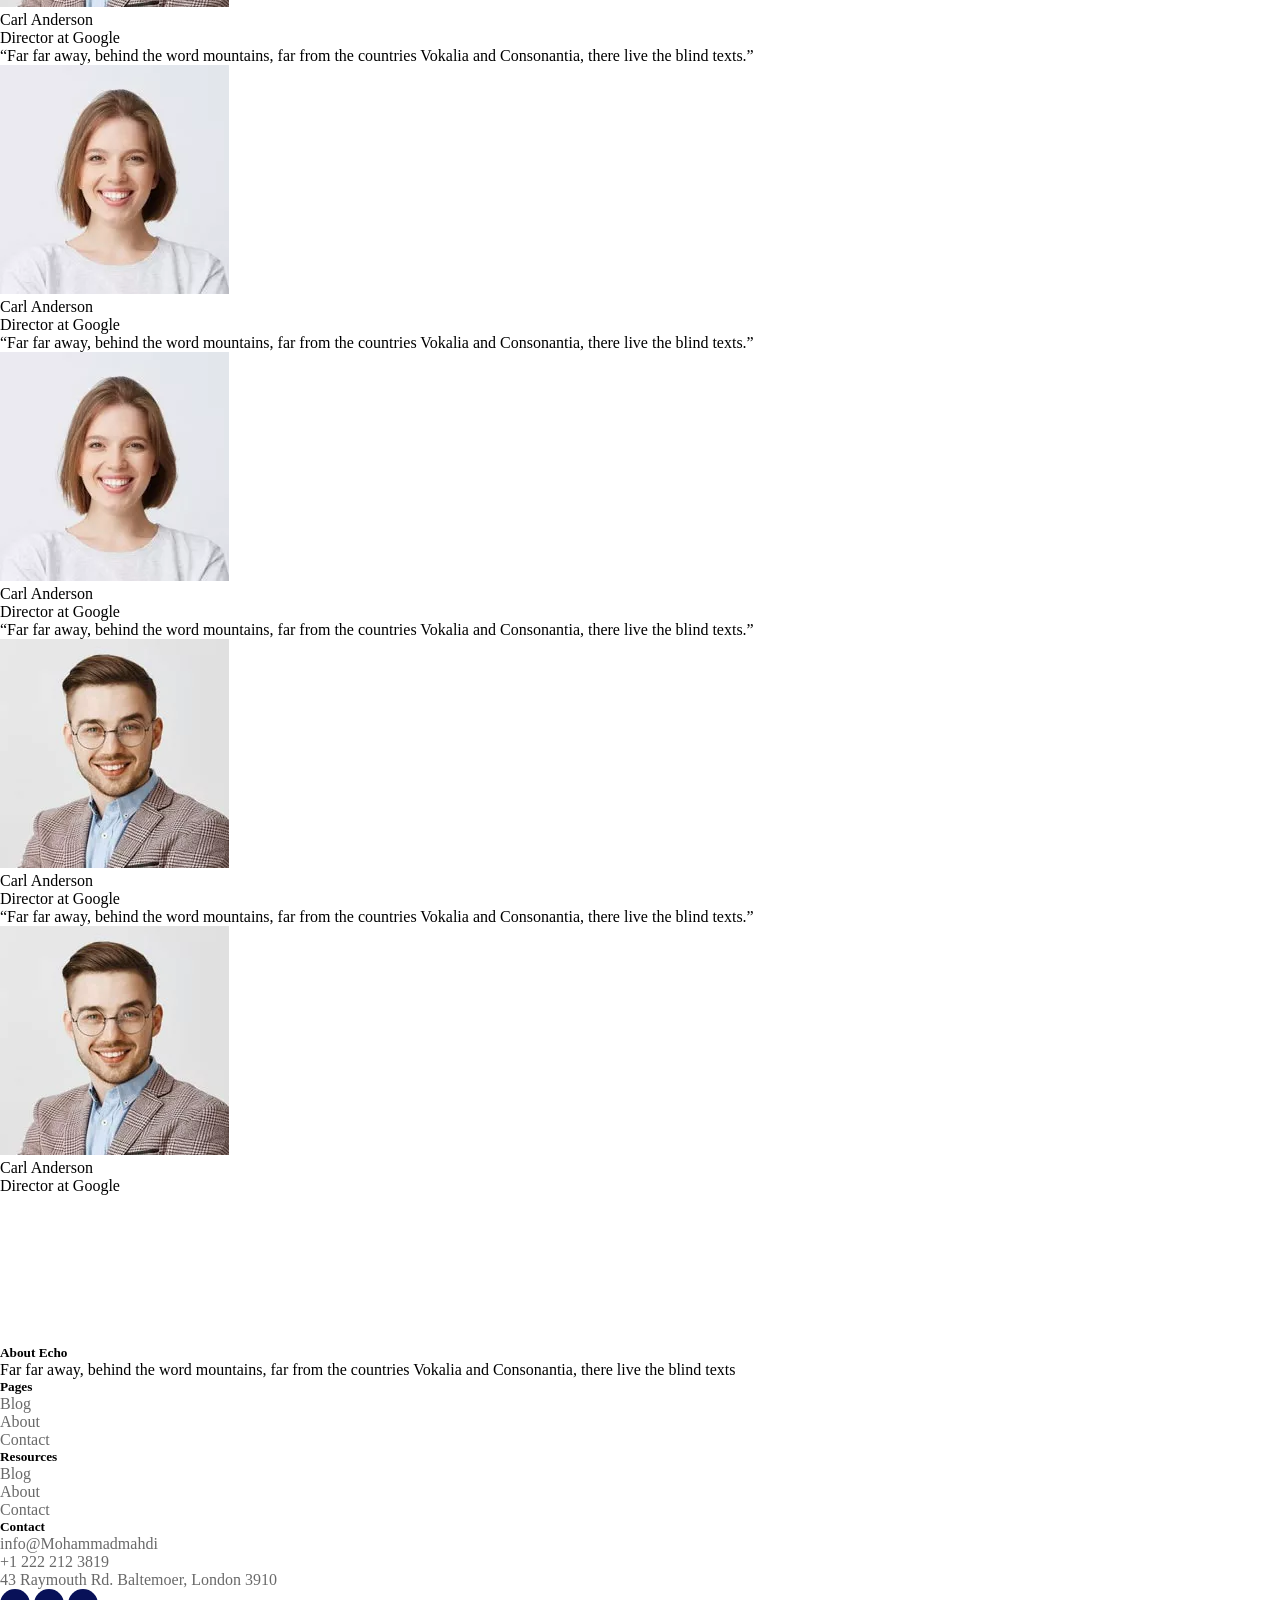
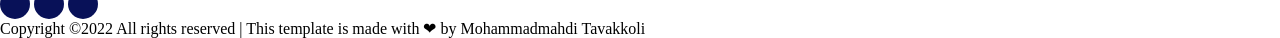
==== commit fb855078: "Picture in pages has been changed" ====
--- a/html/aboutUs.html
+++ b/html/aboutUs.html
@@ -102,7 +102,7 @@
 
                     <!-- Picture Section -->
                     <div class="col-sm-12 col-lg-6 d-flex justify-content-center align-items-center">
-                        <img class="img-fluid" src="../img/aboutUs-img/header-img-header.png" alt="">
+                        <img class="img-fluid" src="../img/aboutUs-img/aboutUs-main.svg" alt="">
                     </div>
                 </div>
             </div>
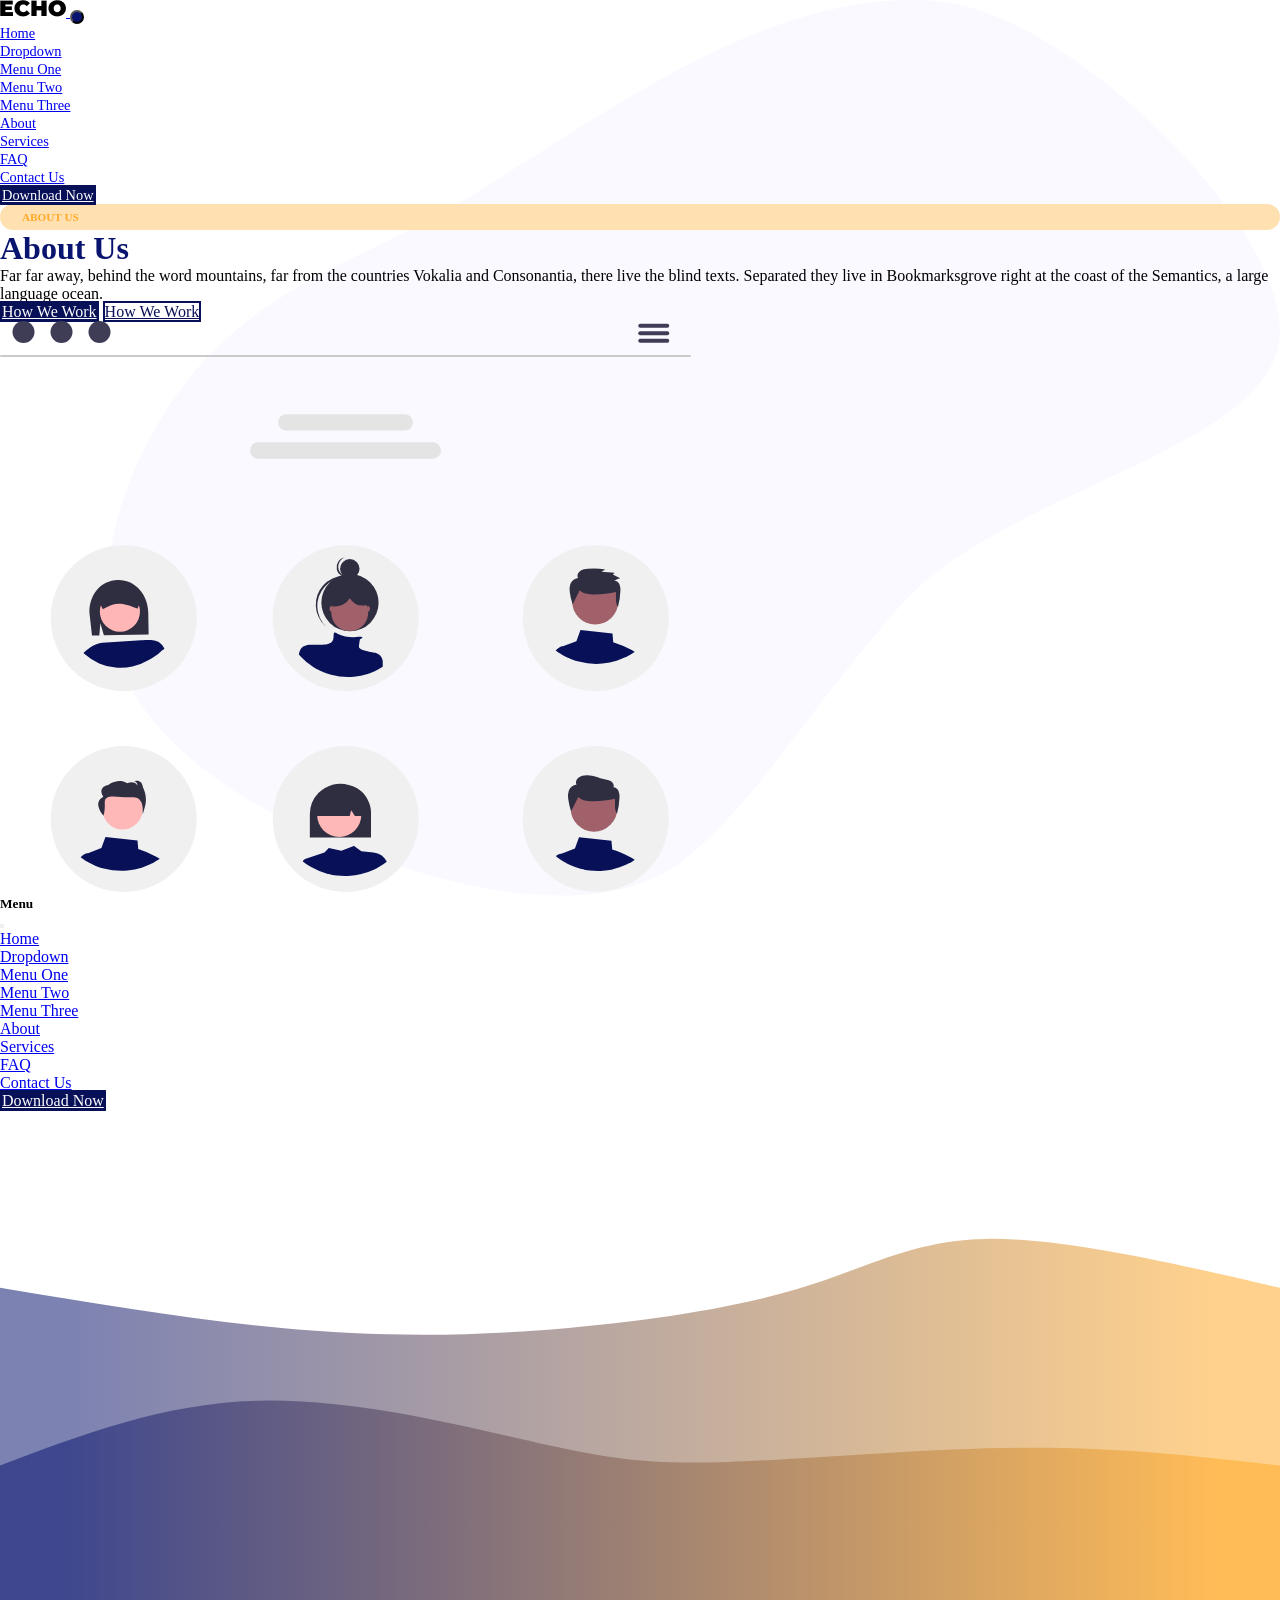
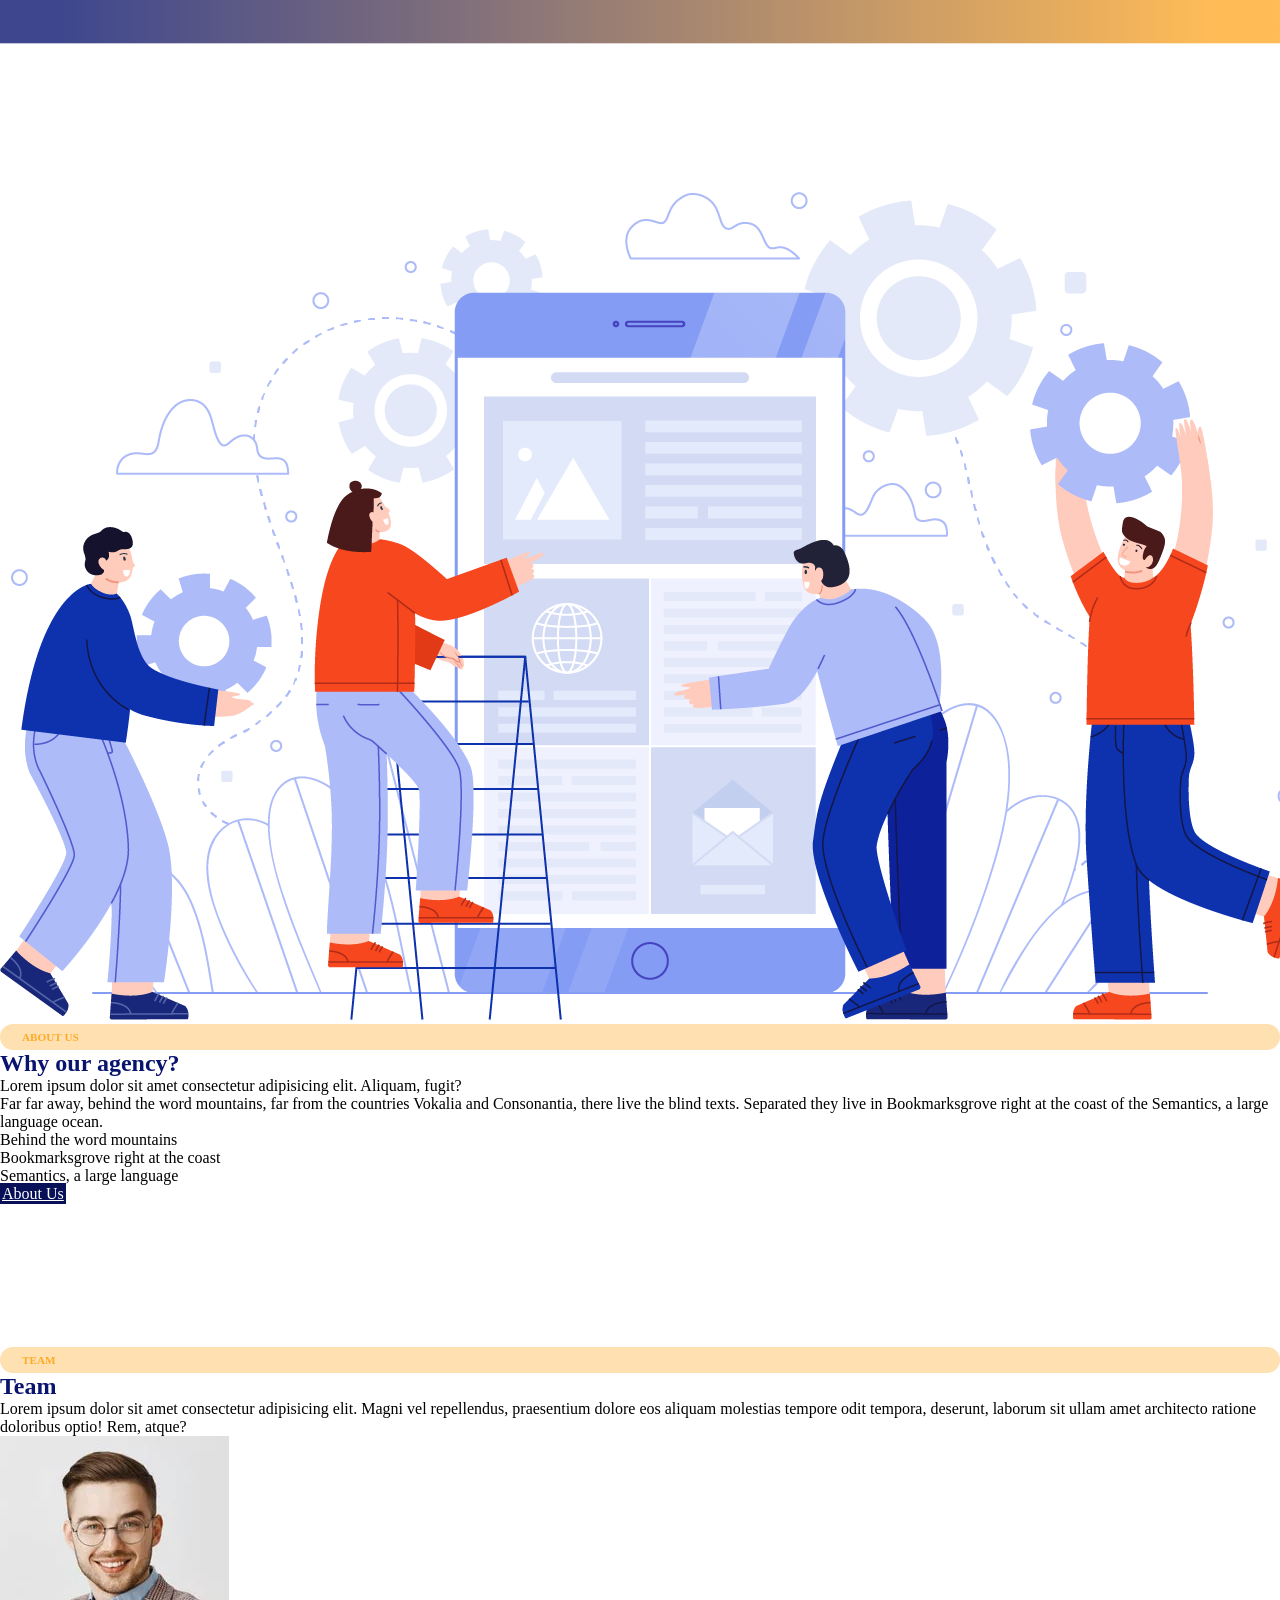
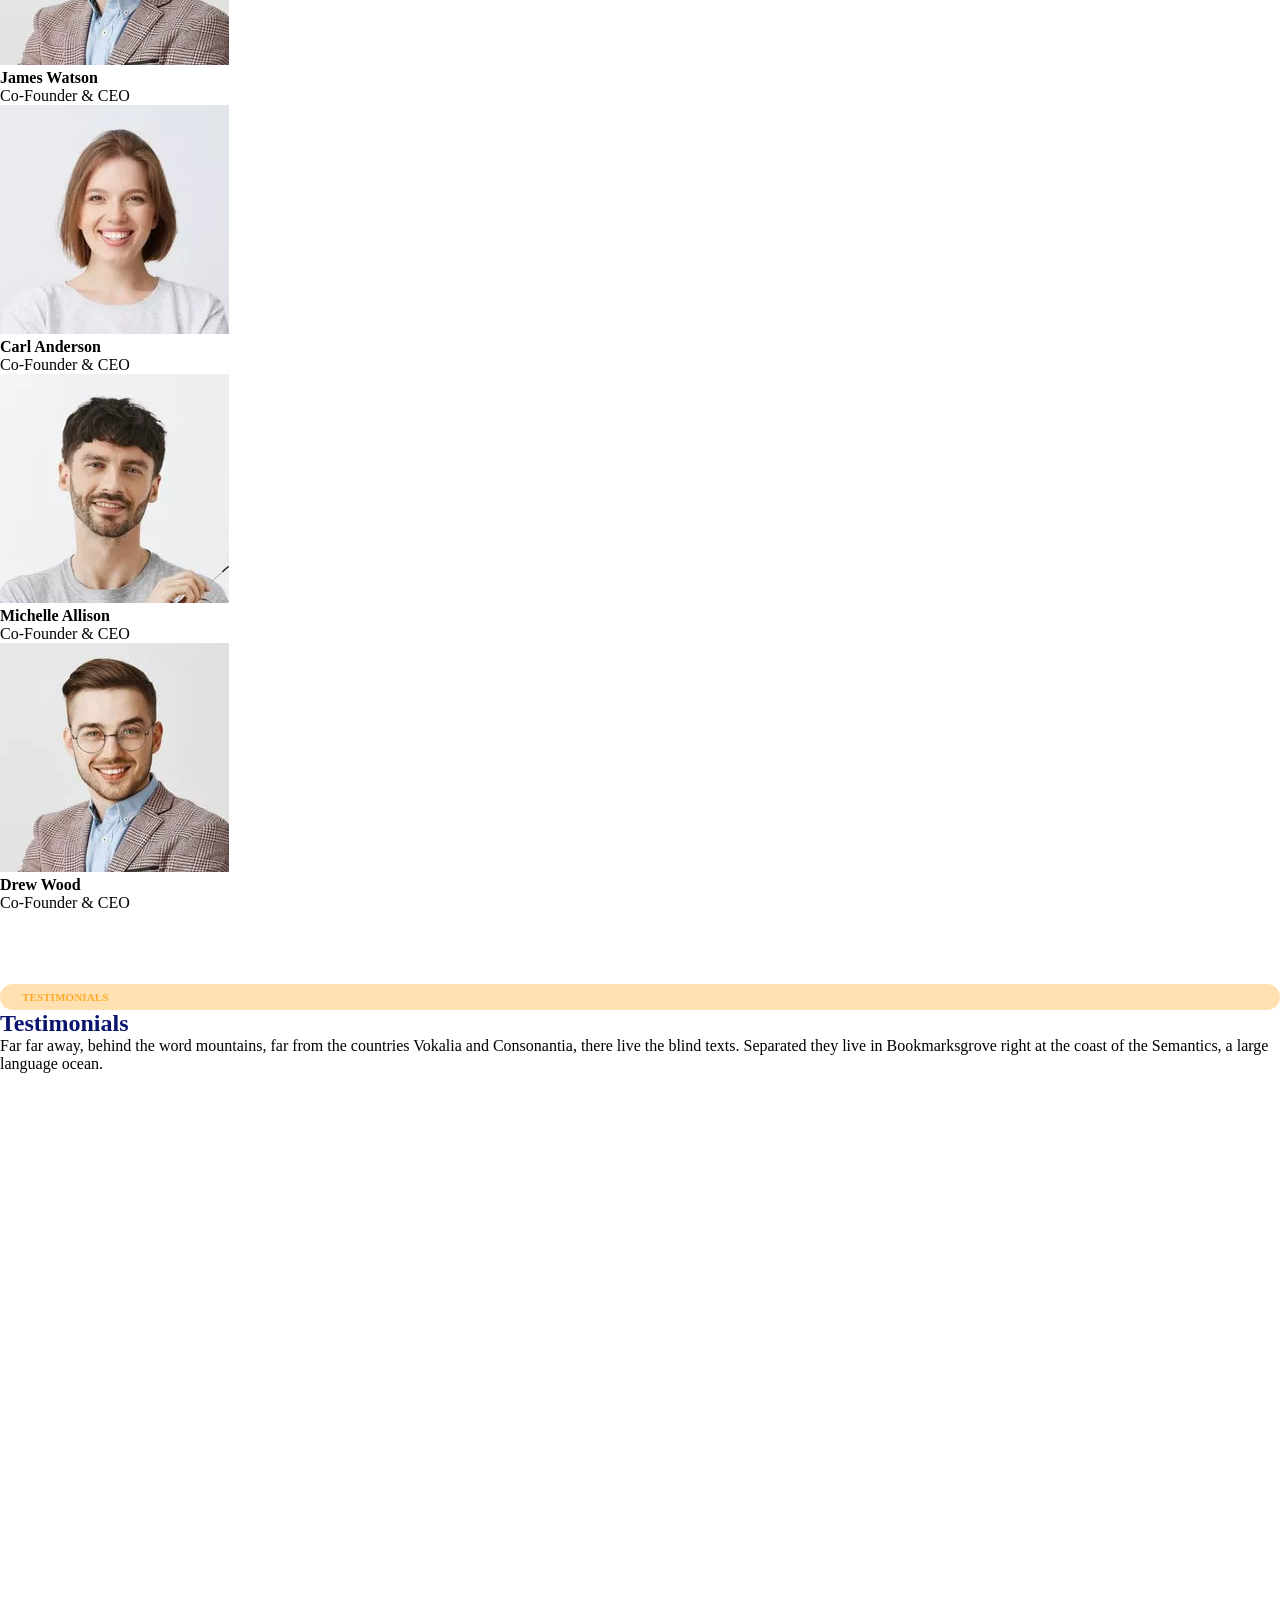
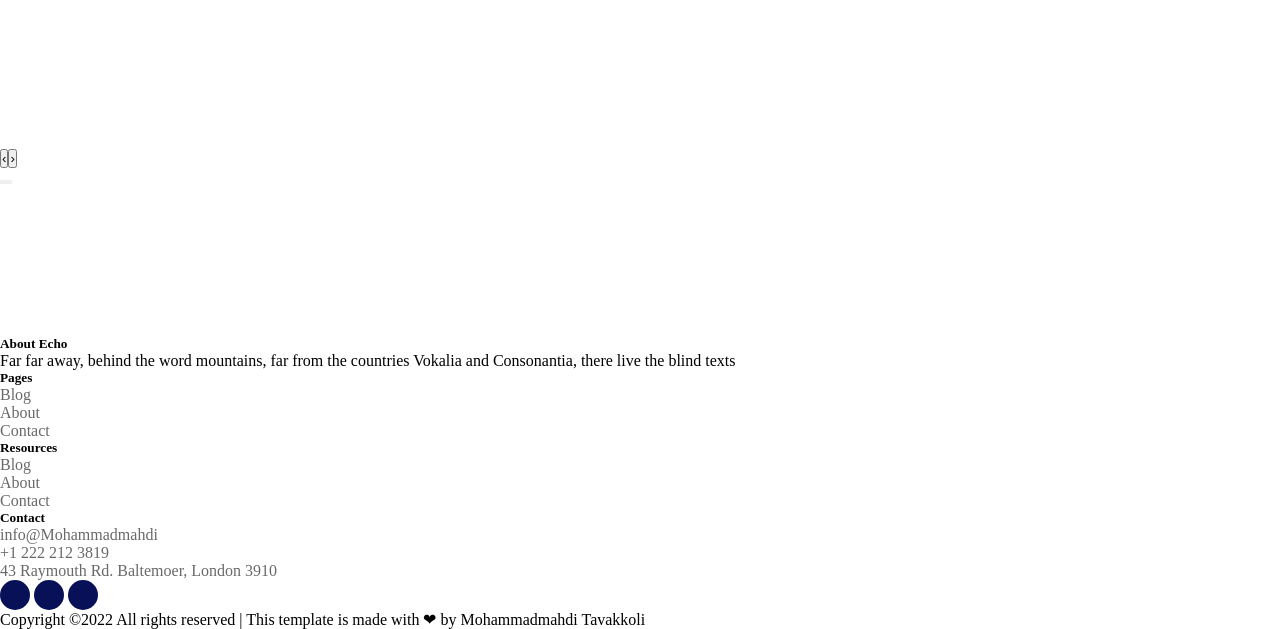
==== commit 704e98dc: "Js resourses edited for github page" ====
--- a/html/aboutUs.html
+++ b/html/aboutUs.html
@@ -612,13 +612,17 @@
     </footer>
 </body>
 <!-- Bootstrap.min.js -->
-<script src="../node_modules/bootstrap/dist/js/bootstrap.bundle.min.js"></script>
+<script src="https://cdn.jsdelivr.net/npm/bootstrap@5.1.3/dist/js/bootstrap.bundle.min.js" integrity="sha384-ka7Sk0Gln4gmtz2MlQnikT1wXgYsOg+OMhuP+IlRH9sENBO0LRn5q+8nbTov4+1p" crossorigin="anonymous"></script>
 
 <!-- jQuery.js -->
-<script src="../node_modules/jquery/dist/jquery.min.js"></script>
+<script
+  src="https://code.jquery.com/jquery-3.6.0.min.js"
+  integrity="sha256-/xUj+3OJU5yExlq6GSYGSHk7tPXikynS7ogEvDej/m4="
+  crossorigin="anonymous">
+</script>
 
 <!-- Owl.Carousel -->
-<script src="../node_modules/owl.carousel/dist/owl.carousel.min.js"></script>
+<script src="../js/owl.carousel.min.js"></script>
 
 <!-- Script.js -->
 <script src="../js/script.js"></script>
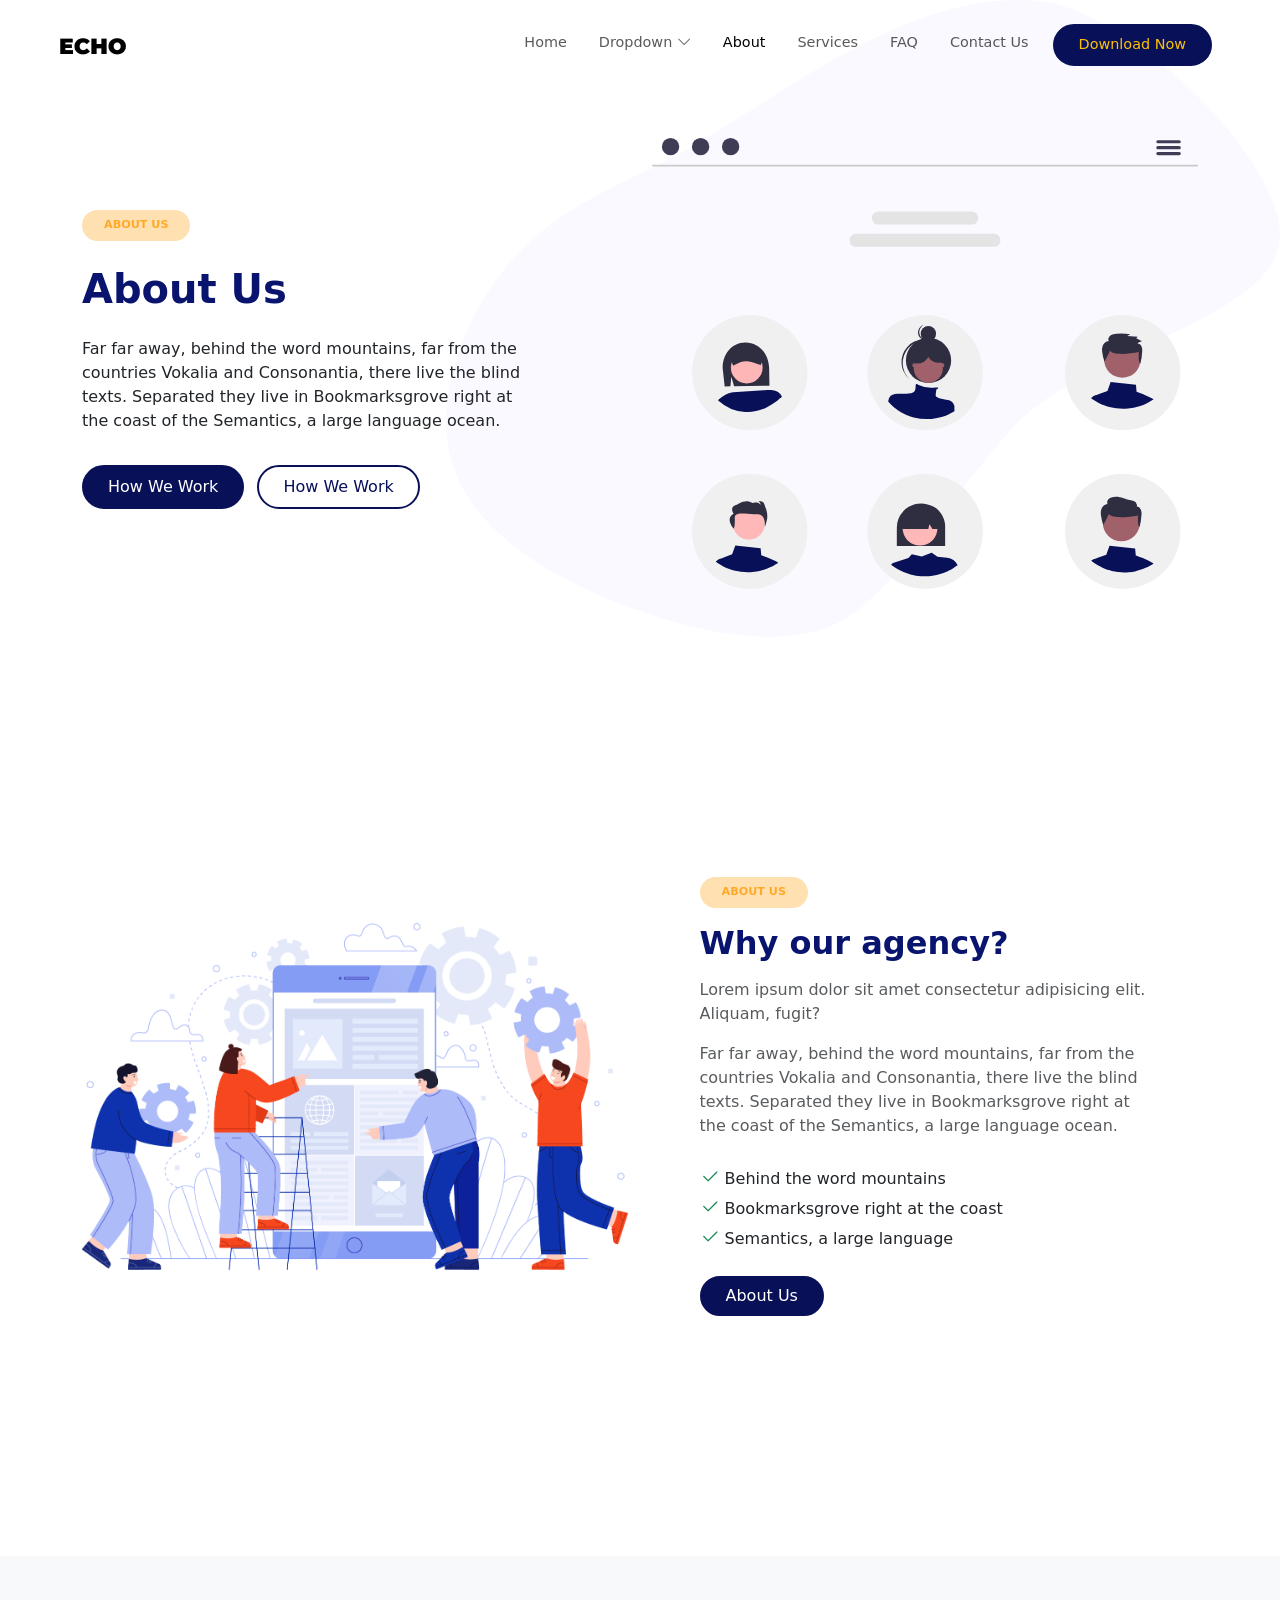
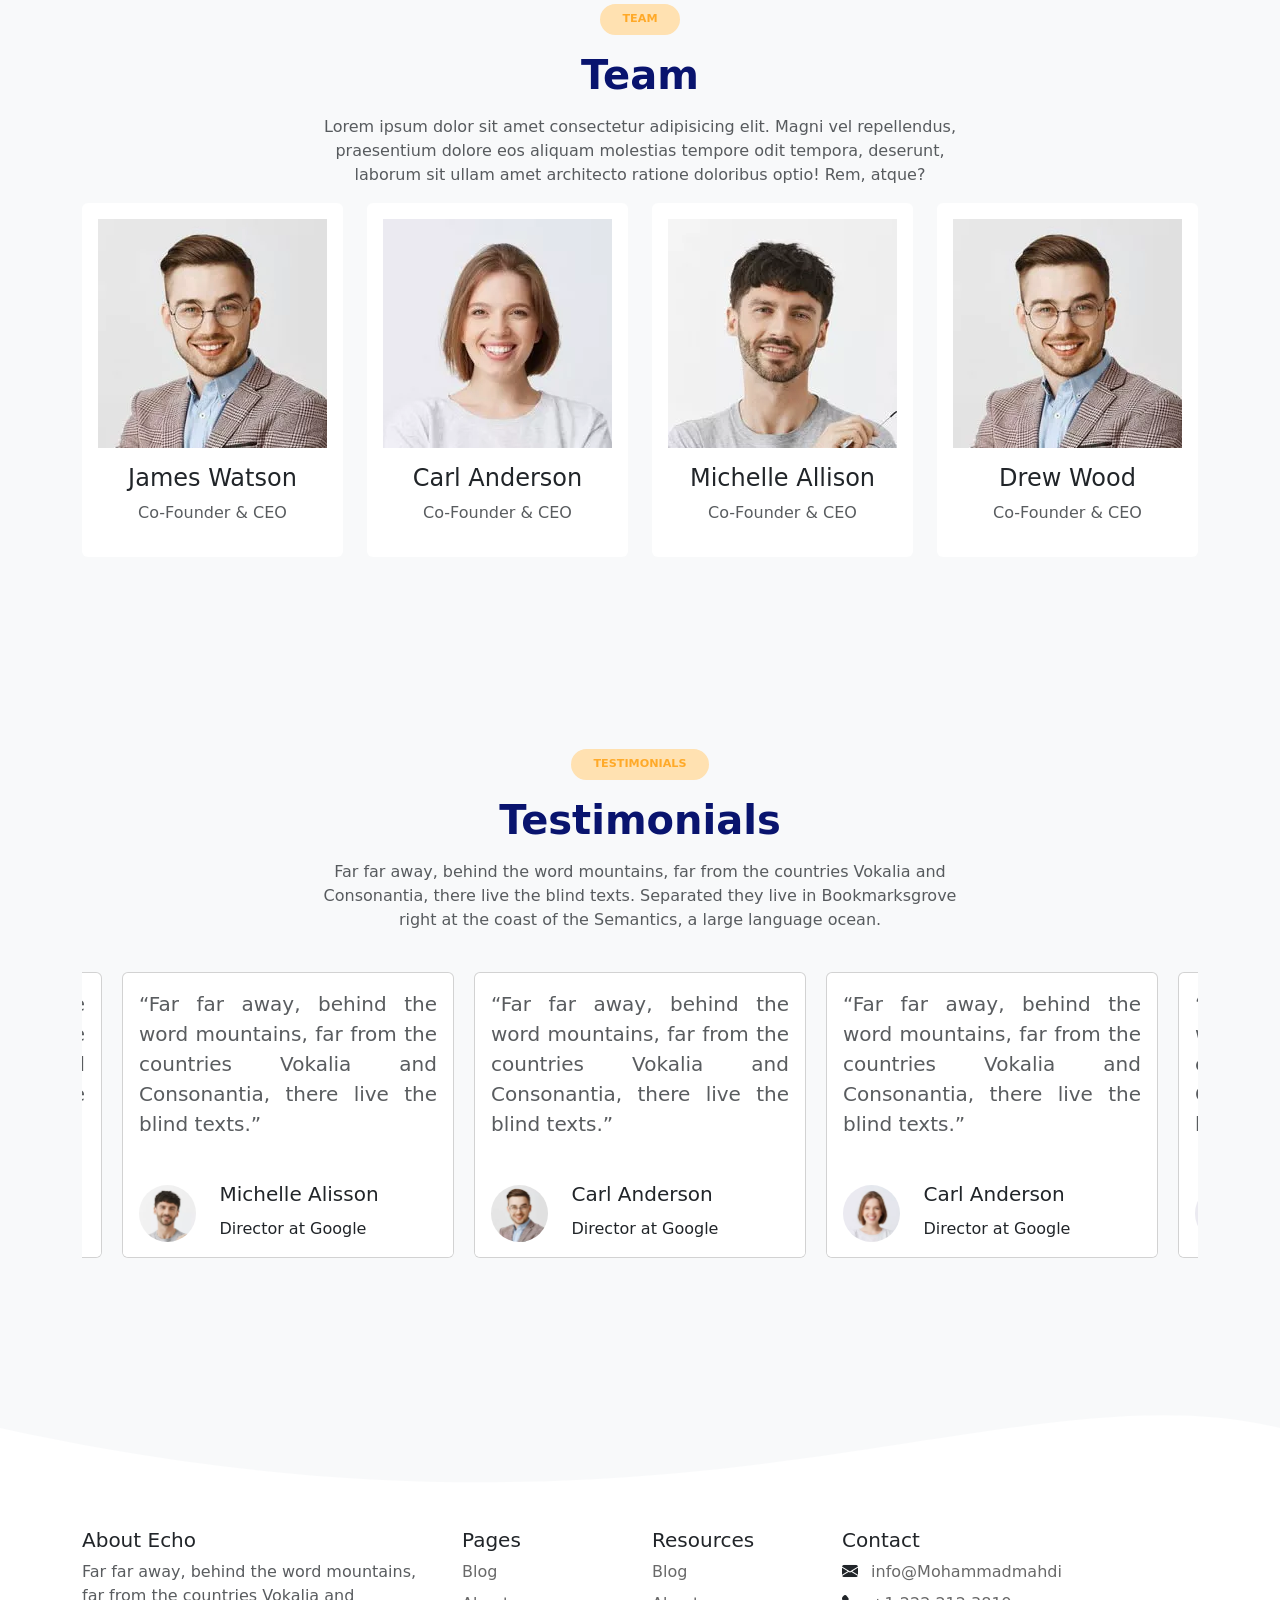
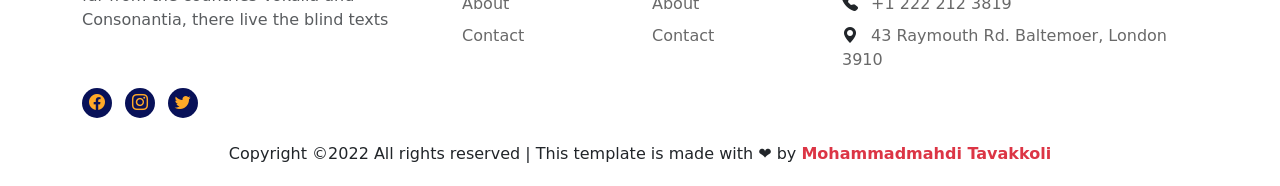
==== commit 99d89d99: "Css link edited for github page" ====
--- a/html/aboutUs.html
+++ b/html/aboutUs.html
@@ -6,12 +6,11 @@
     <meta http-equiv="X-UA-Compatible" content="IE=edge">
     <meta name="viewport" content="width=device-width, initial-scale=1.0">
     <!-- Bootstrap , Bootstrap Icon -->
-    <link rel="stylesheet" href="../node_modules/bootstrap/dist/css/bootstrap.min.css">
-    <link rel="stylesheet" href="../node_modules/bootstrap-icons/font/bootstrap-icons.css">
+    <link href="https://cdn.jsdelivr.net/npm/bootstrap@5.1.3/dist/css/bootstrap.min.css" rel="stylesheet" integrity="sha384-1BmE4kWBq78iYhFldvKuhfTAU6auU8tT94WrHftjDbrCEXSU1oBoqyl2QvZ6jIW3" crossorigin="anonymous">
+    <link rel="stylesheet" href="https://cdn.jsdelivr.net/npm/bootstrap-icons@1.8.1/font/bootstrap-icons.css">
 
     <!-- Owl.carousel -->
-    <link rel="stylesheet" href="../node_modules/owl.carousel/dist/assets/owl.carousel.min.css">
-    <link rel="stylesheet" href="../node_modules/owl.carousel/dist/assets/owl.theme.default.min.css">
+    <link rel="stylesheet" href="../css/owl.carousel.min.css">
 
     <!-- Style.css -->
     <link rel="stylesheet" href="../css/main.min.css">
